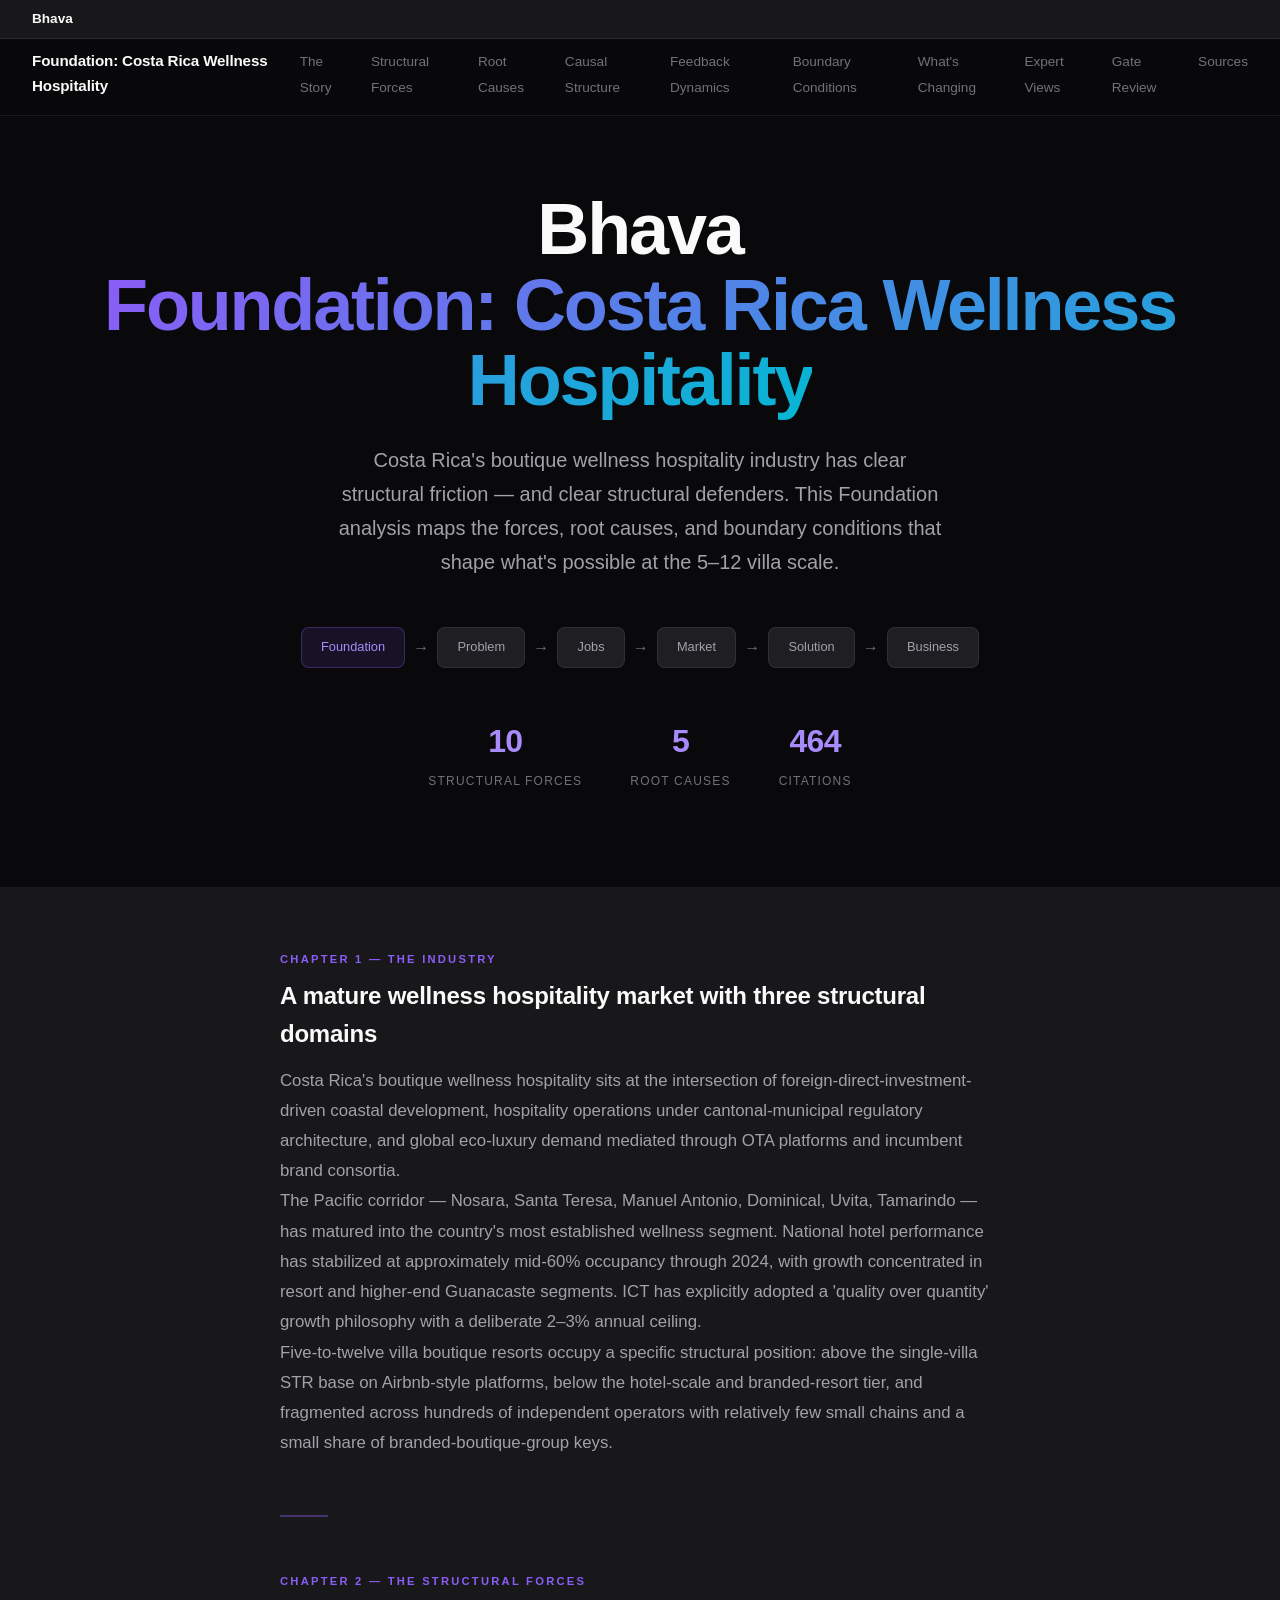
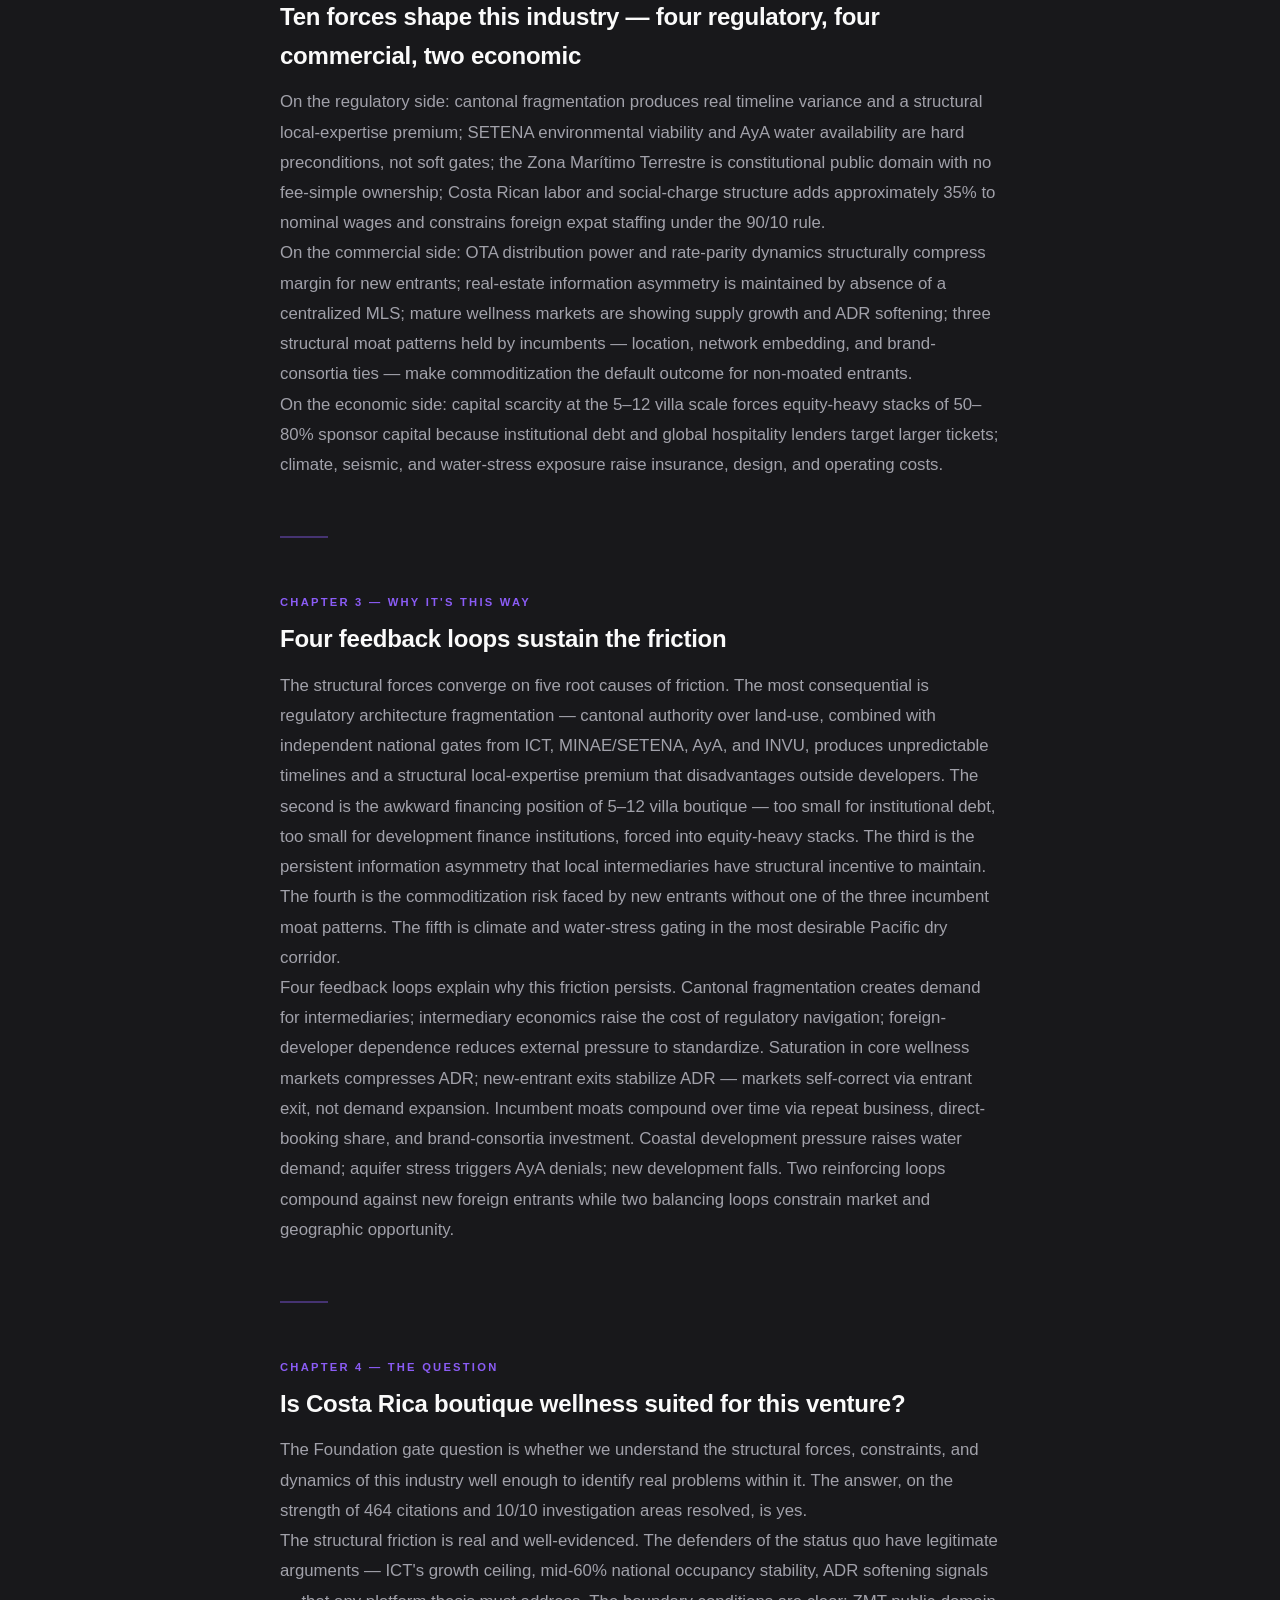
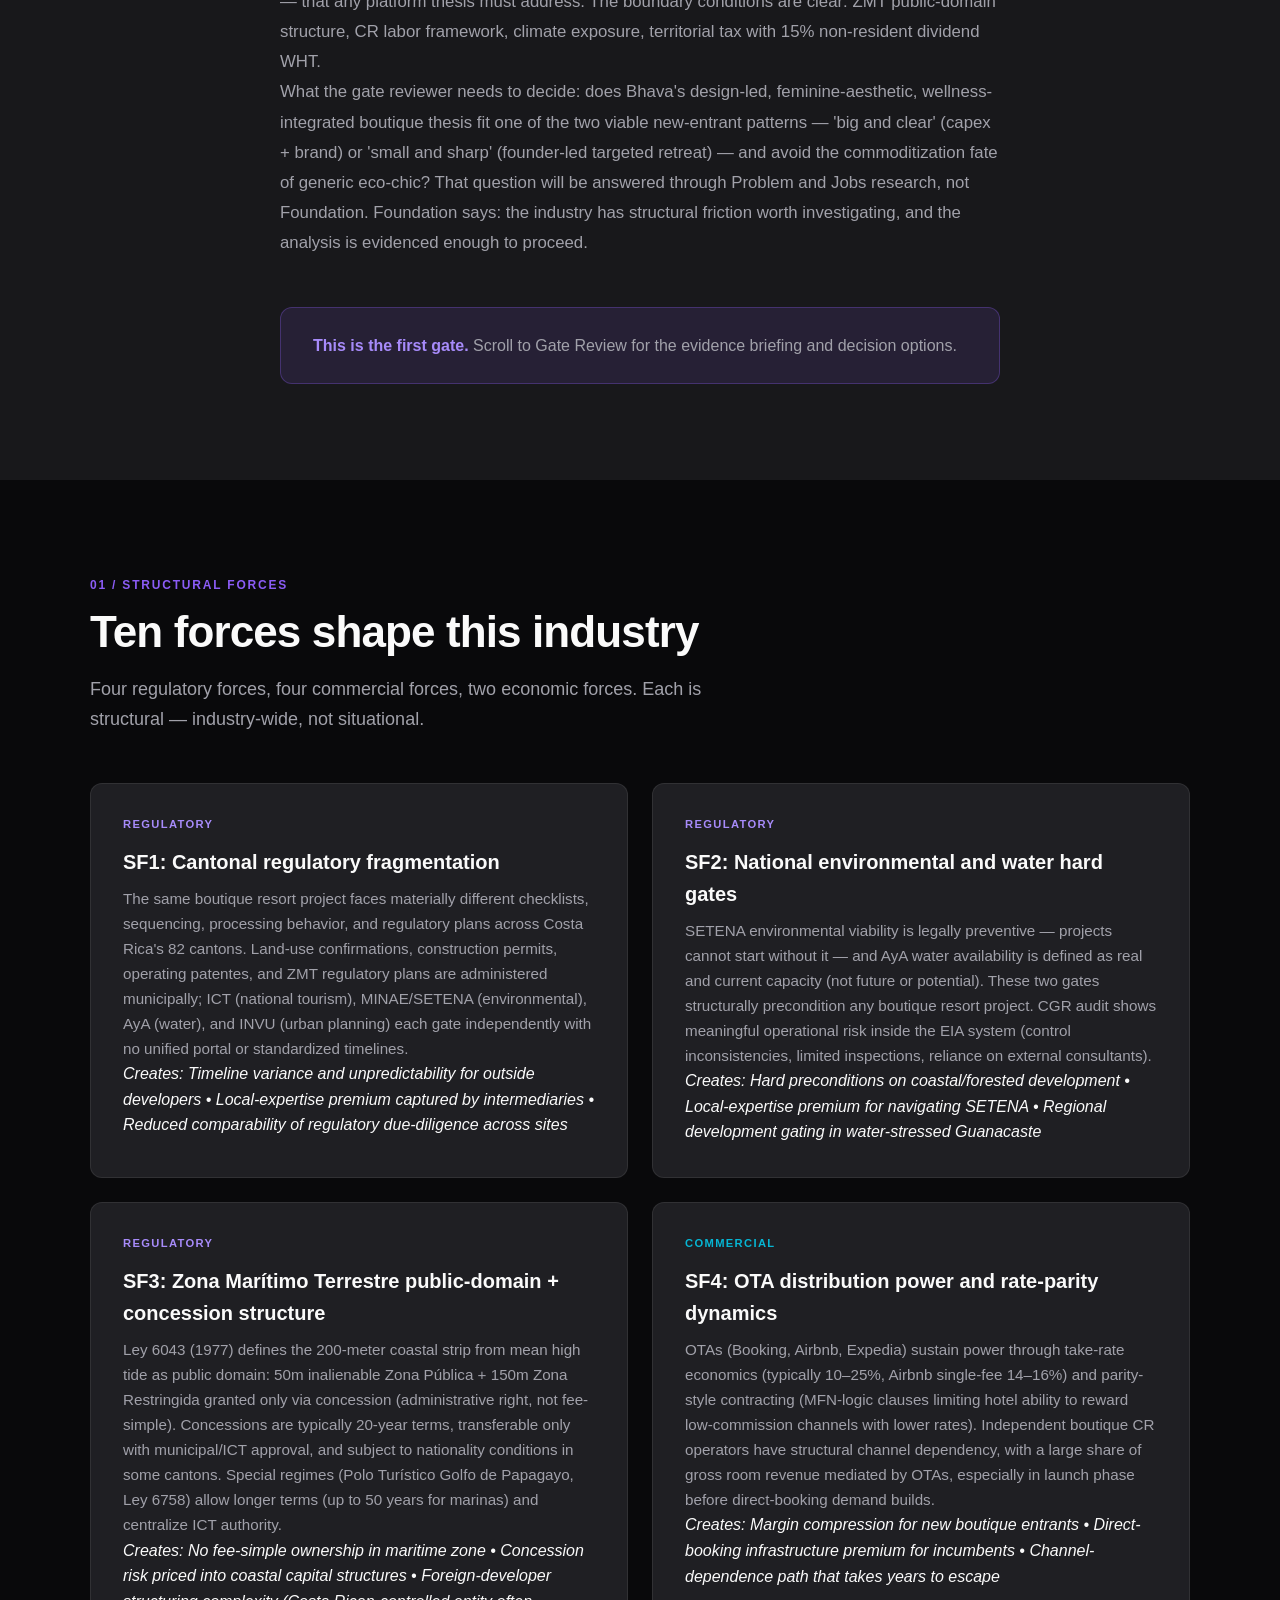
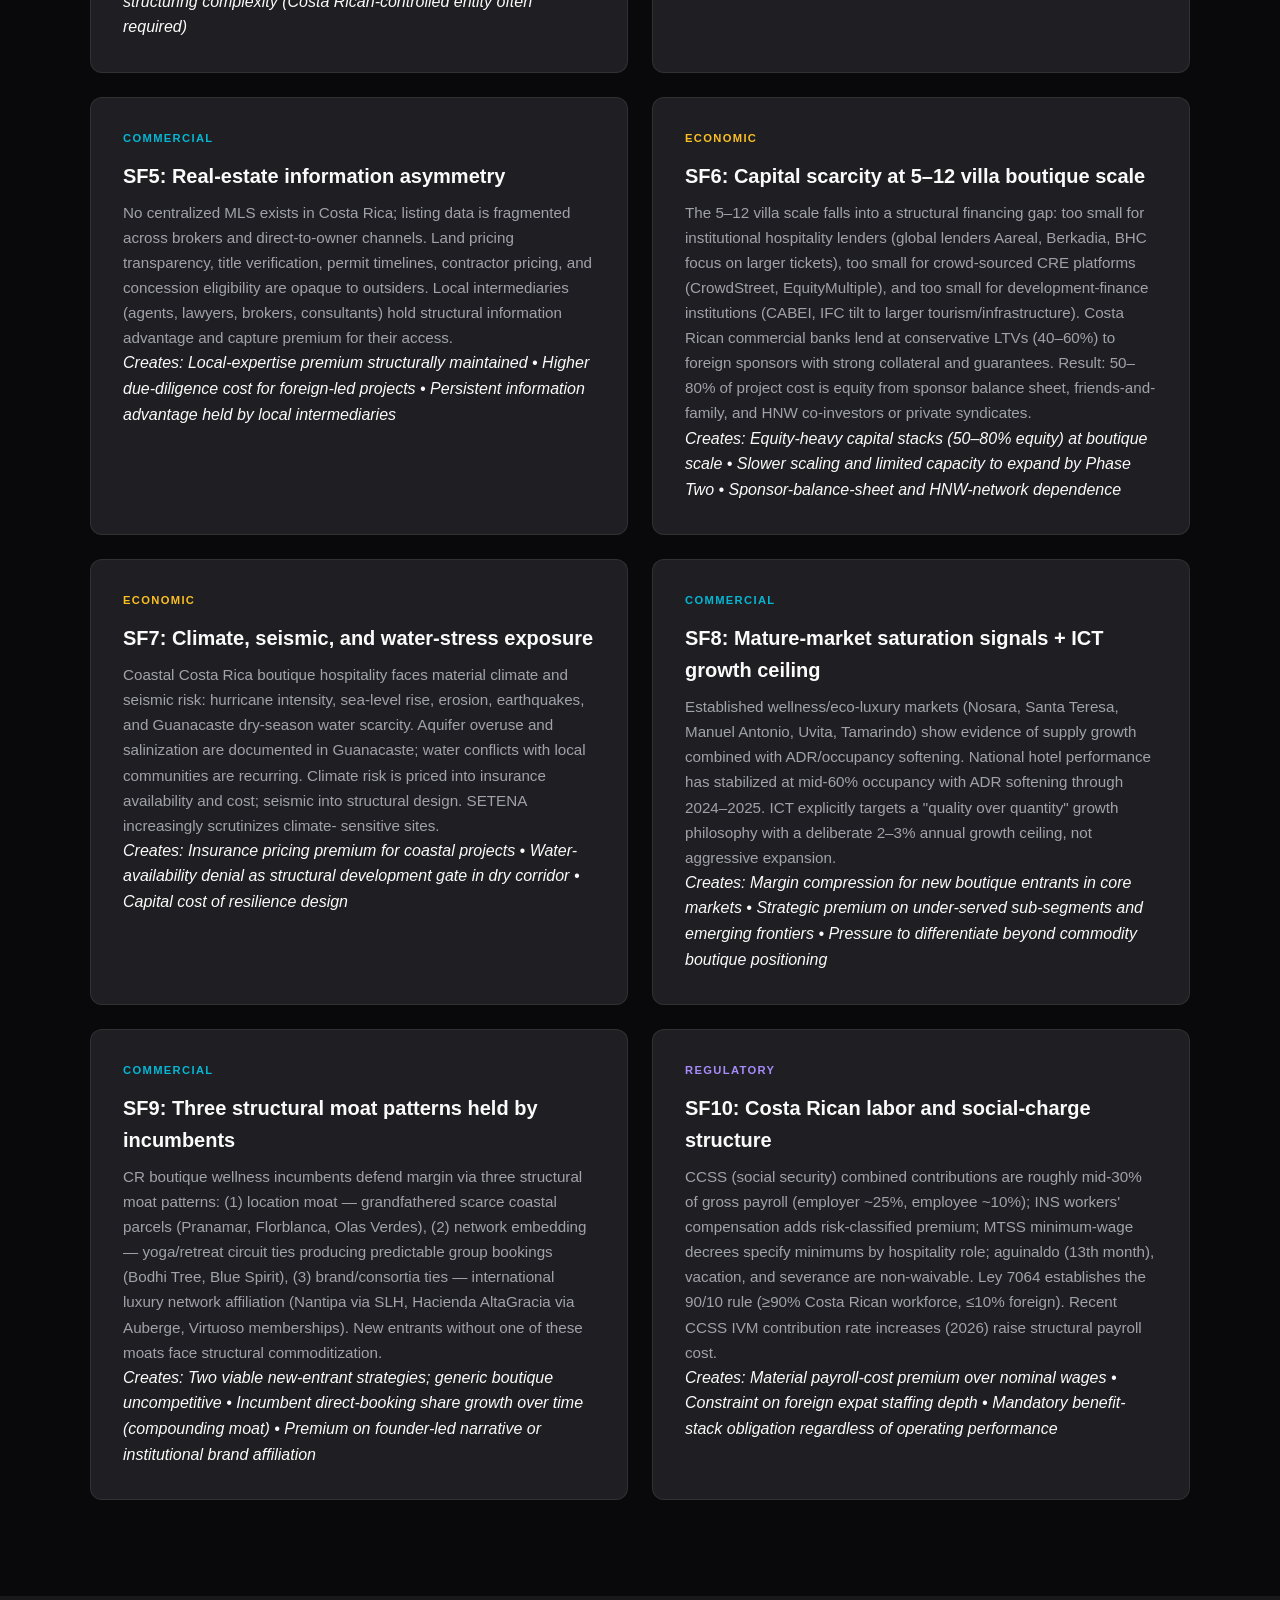
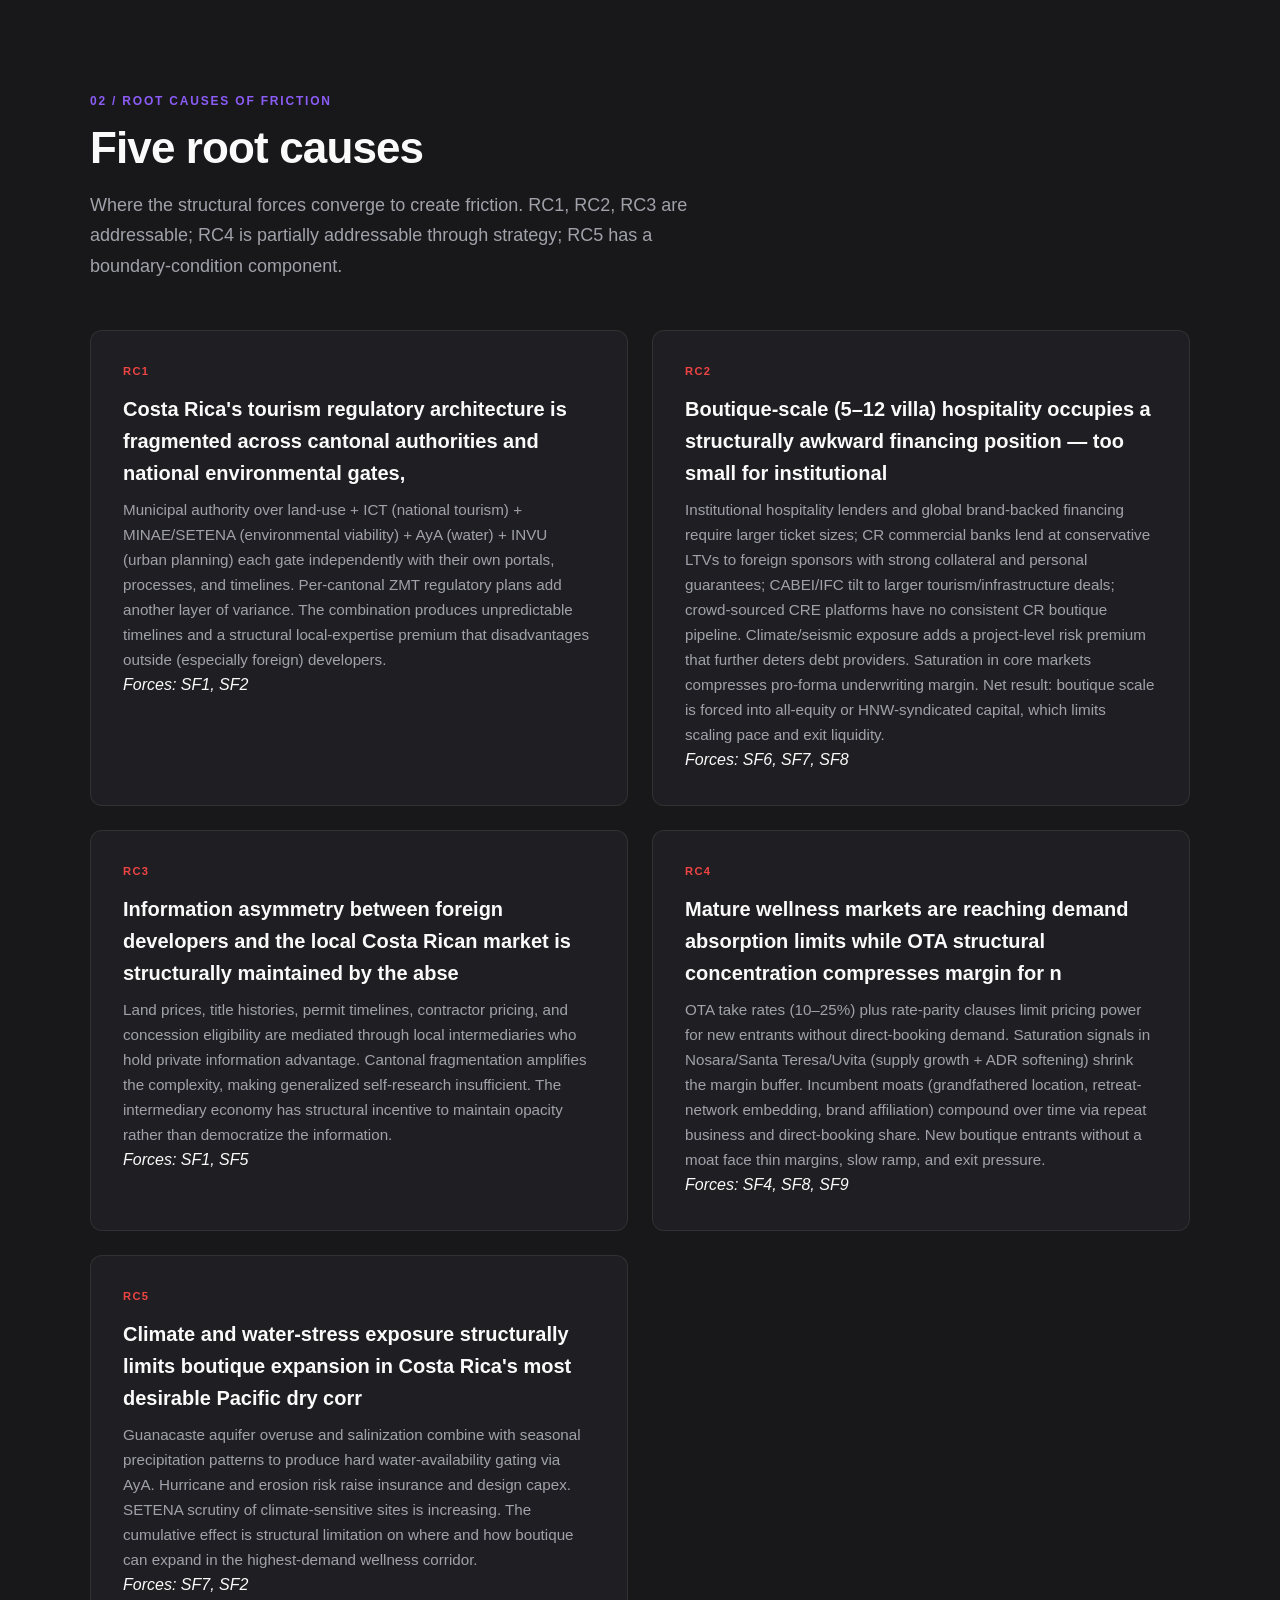
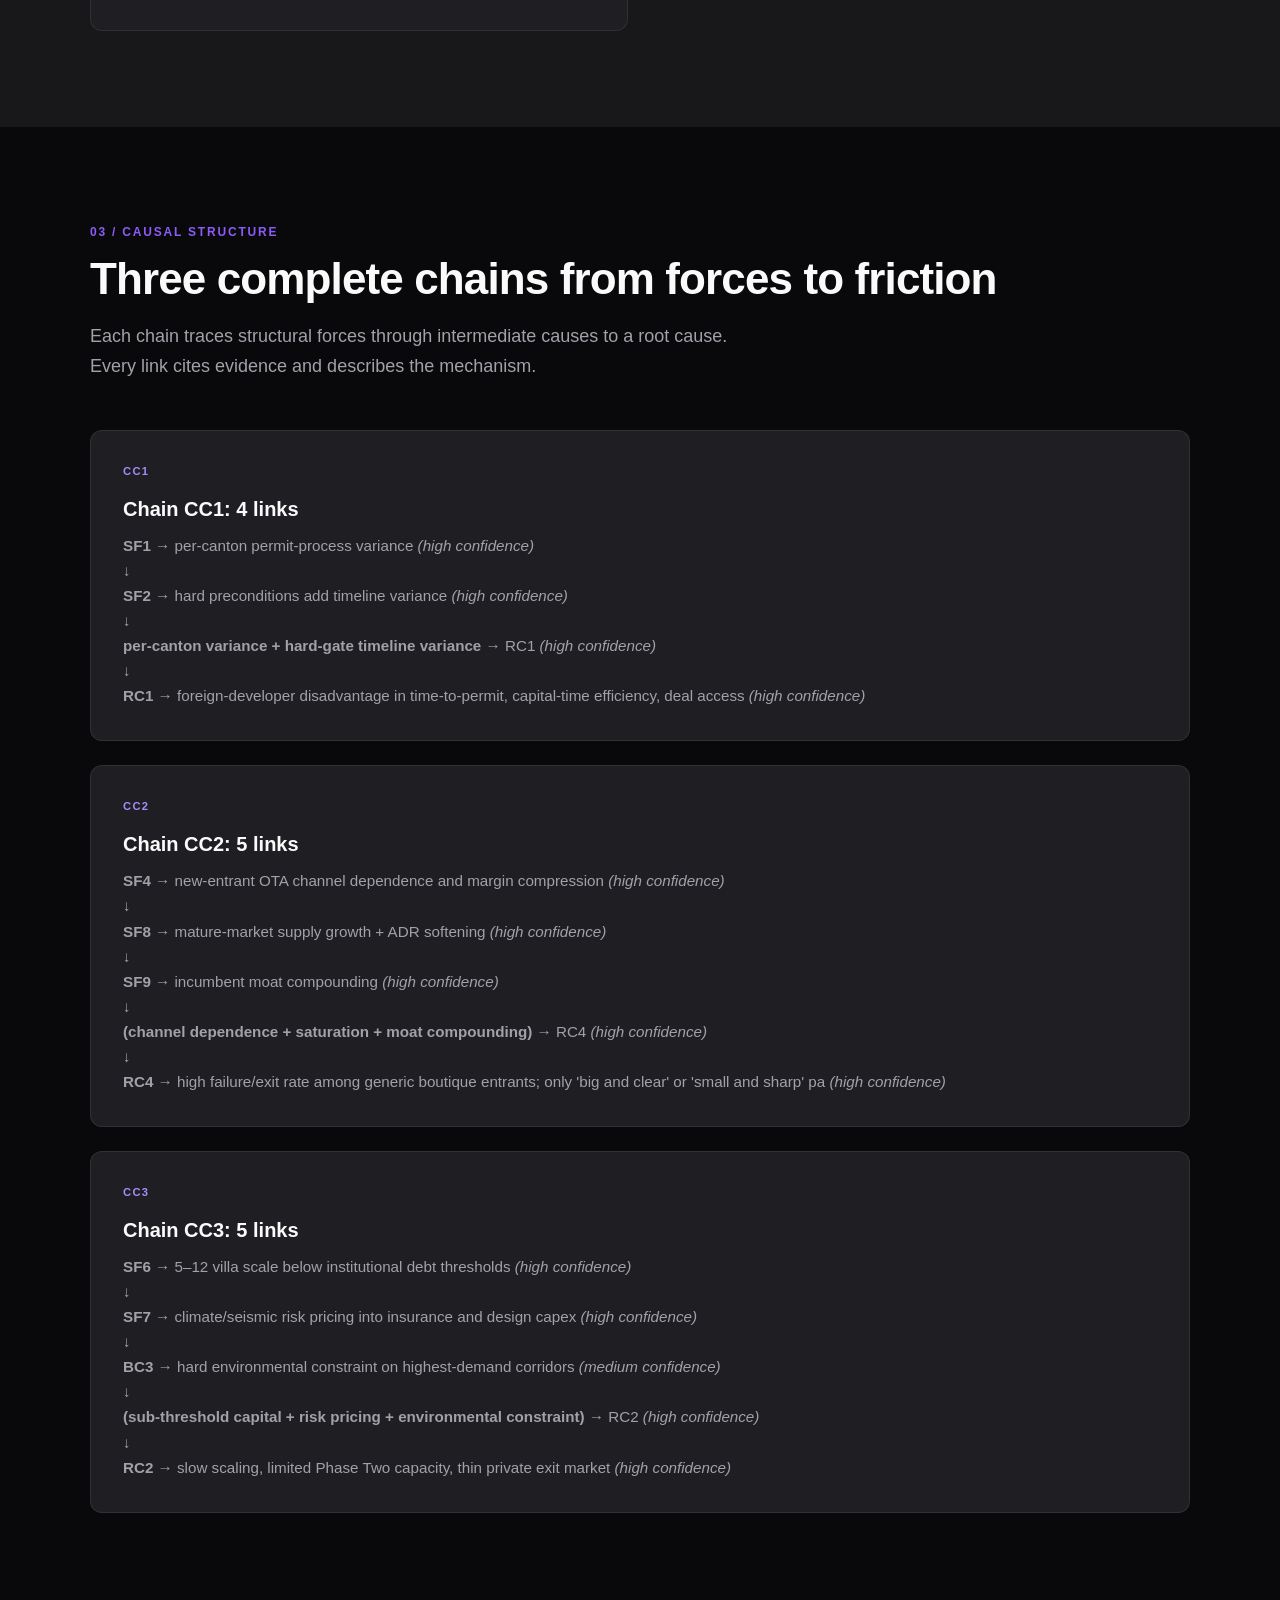
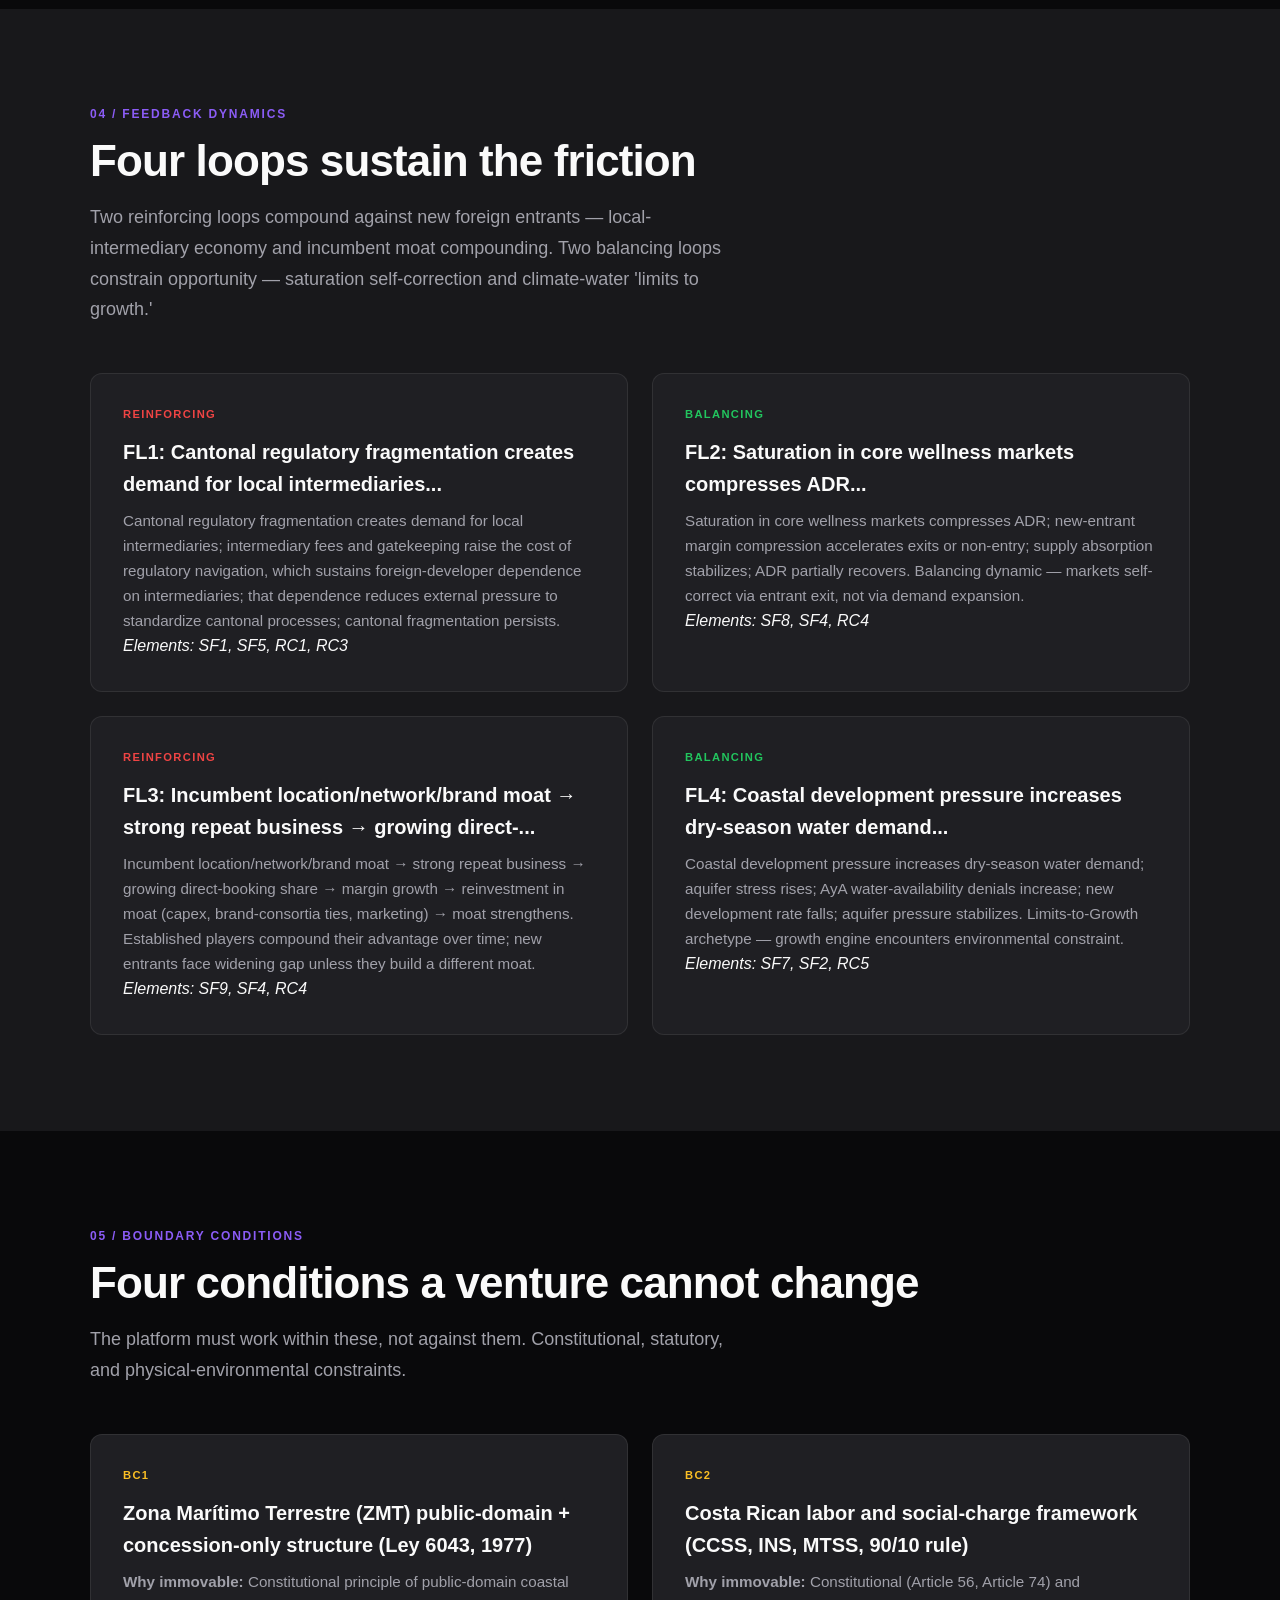
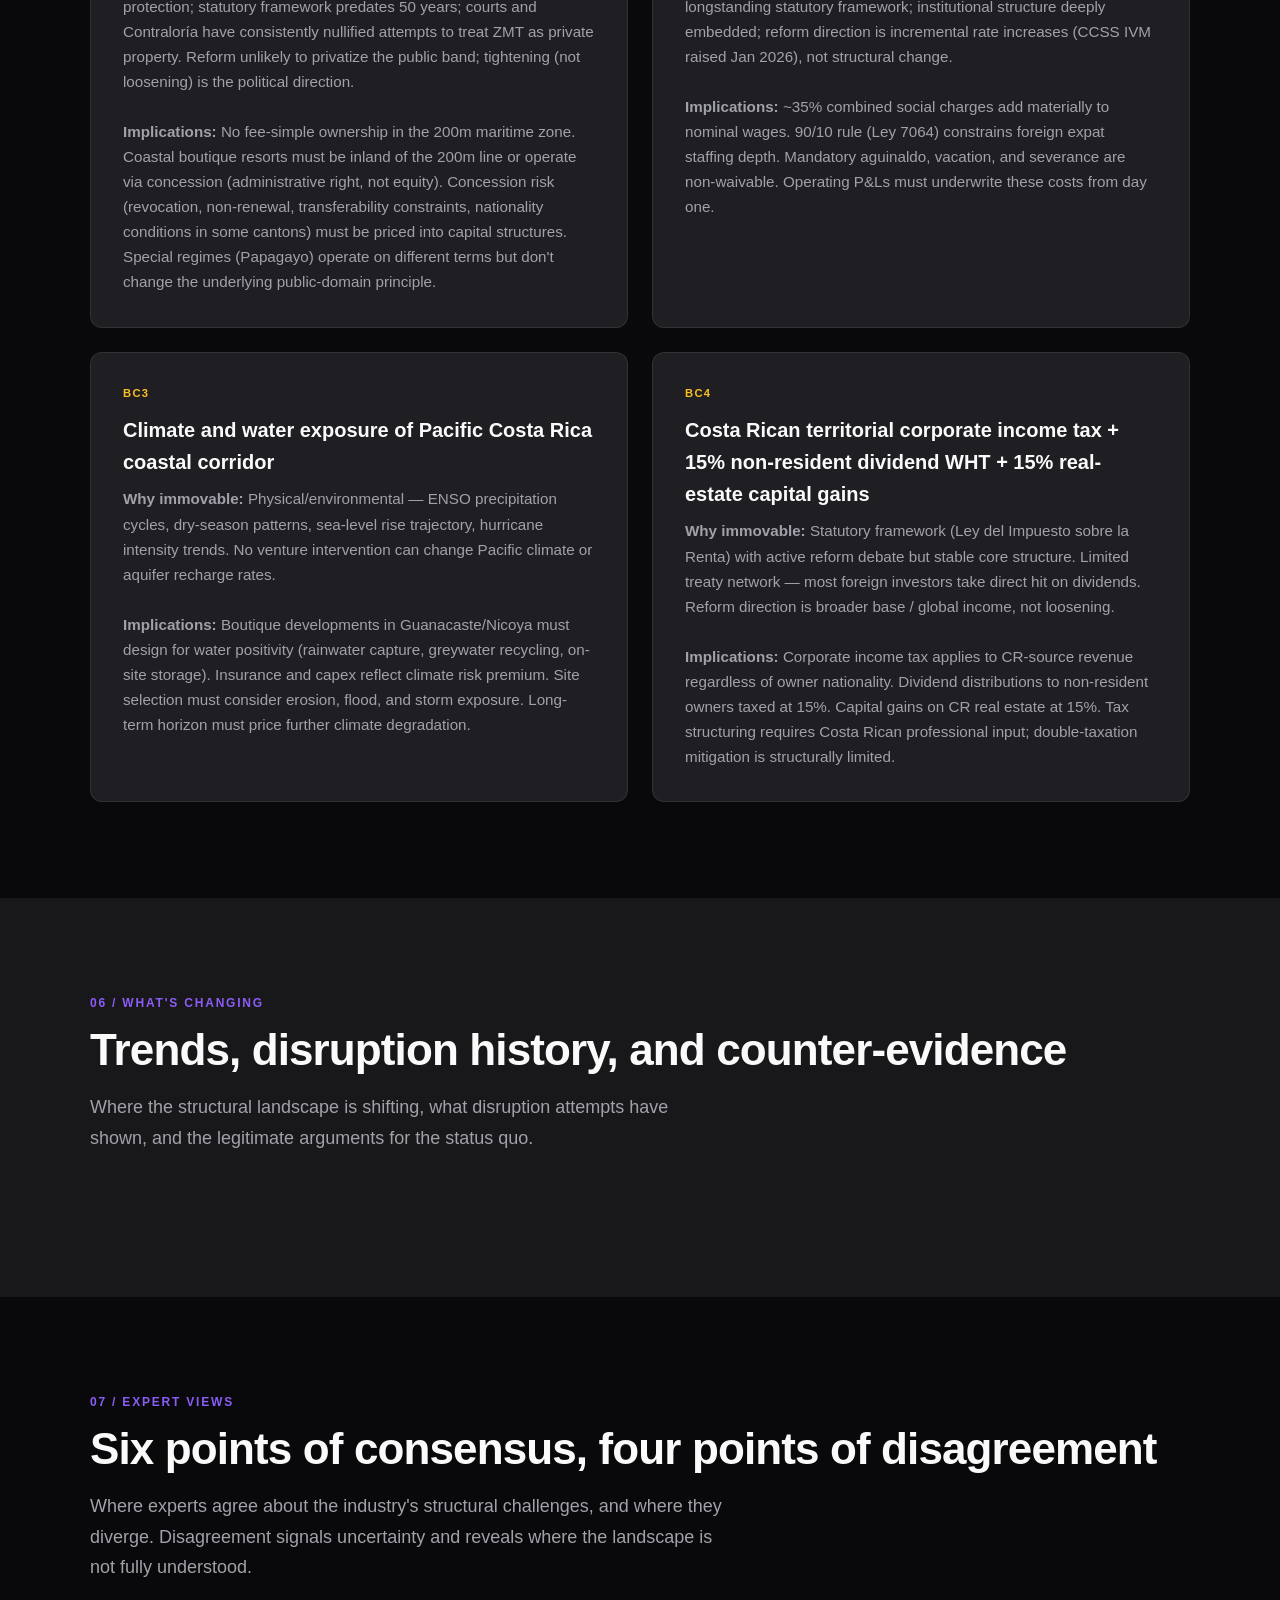
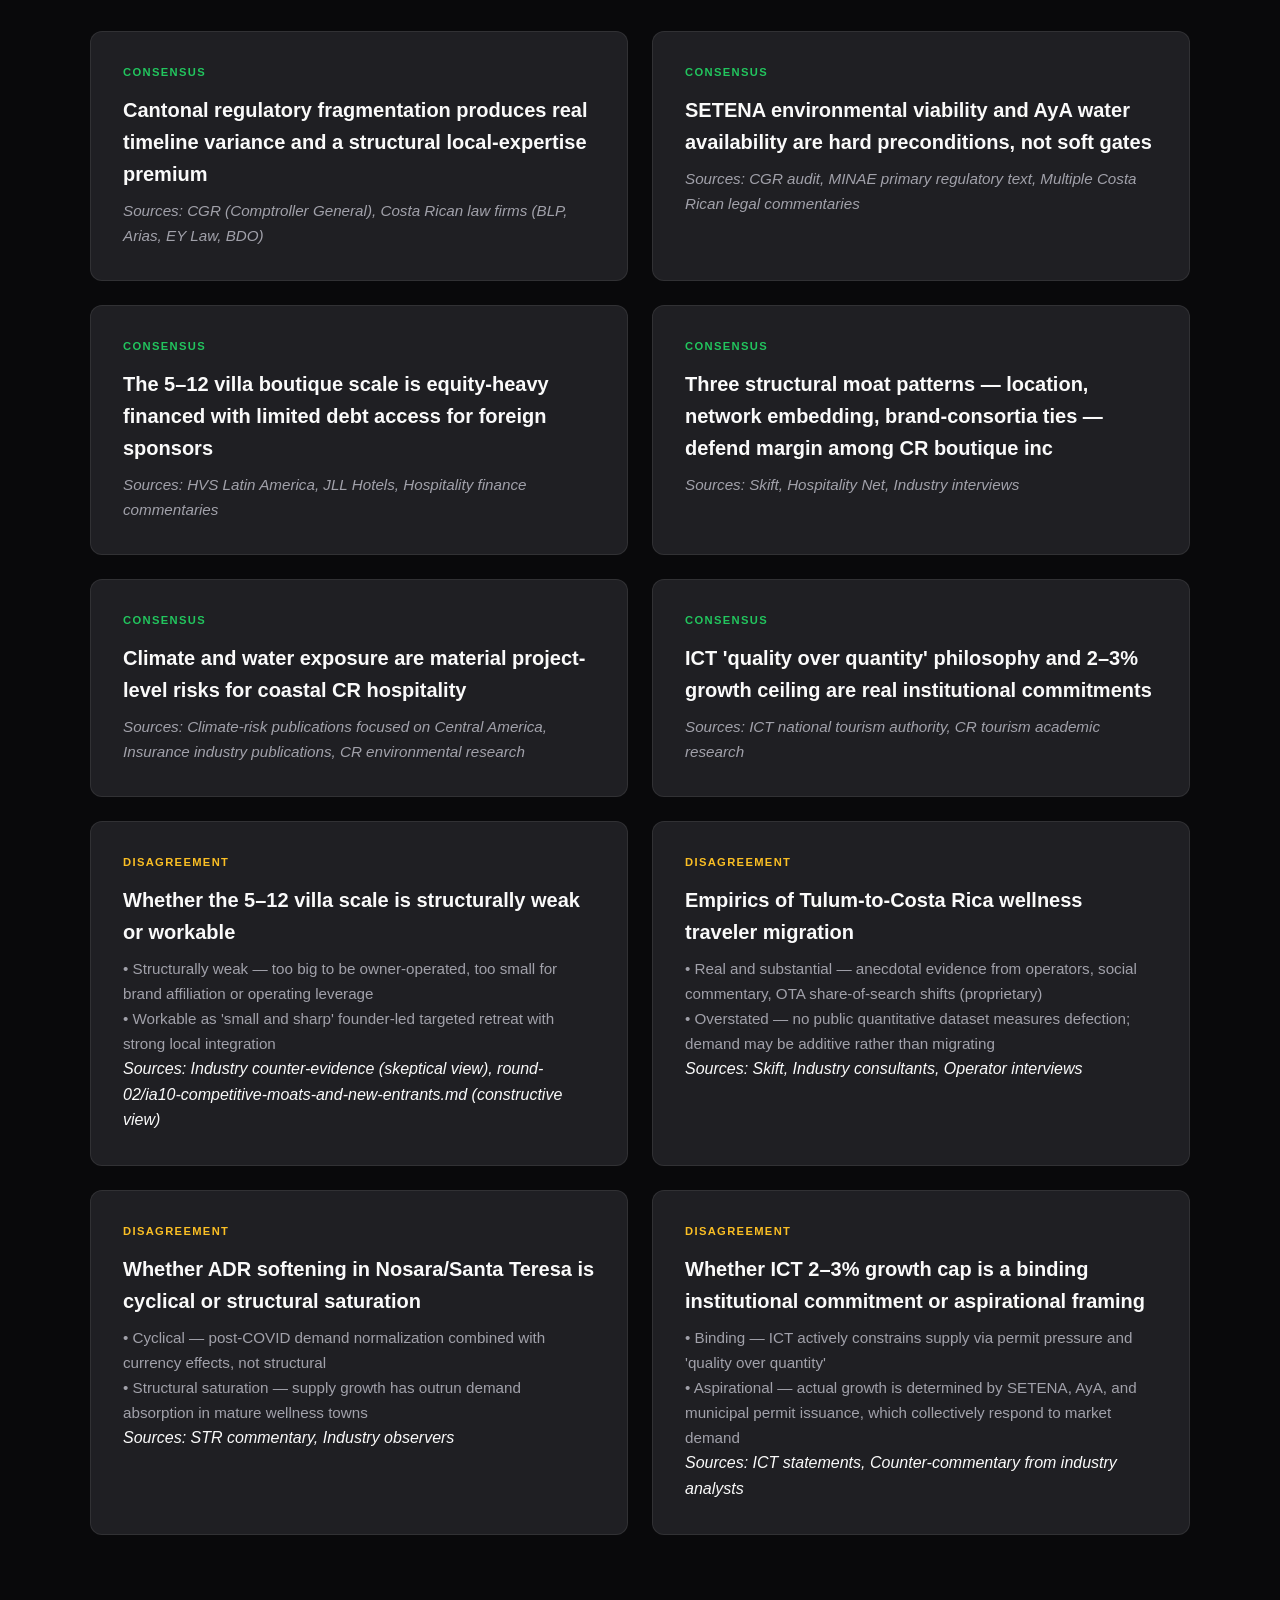
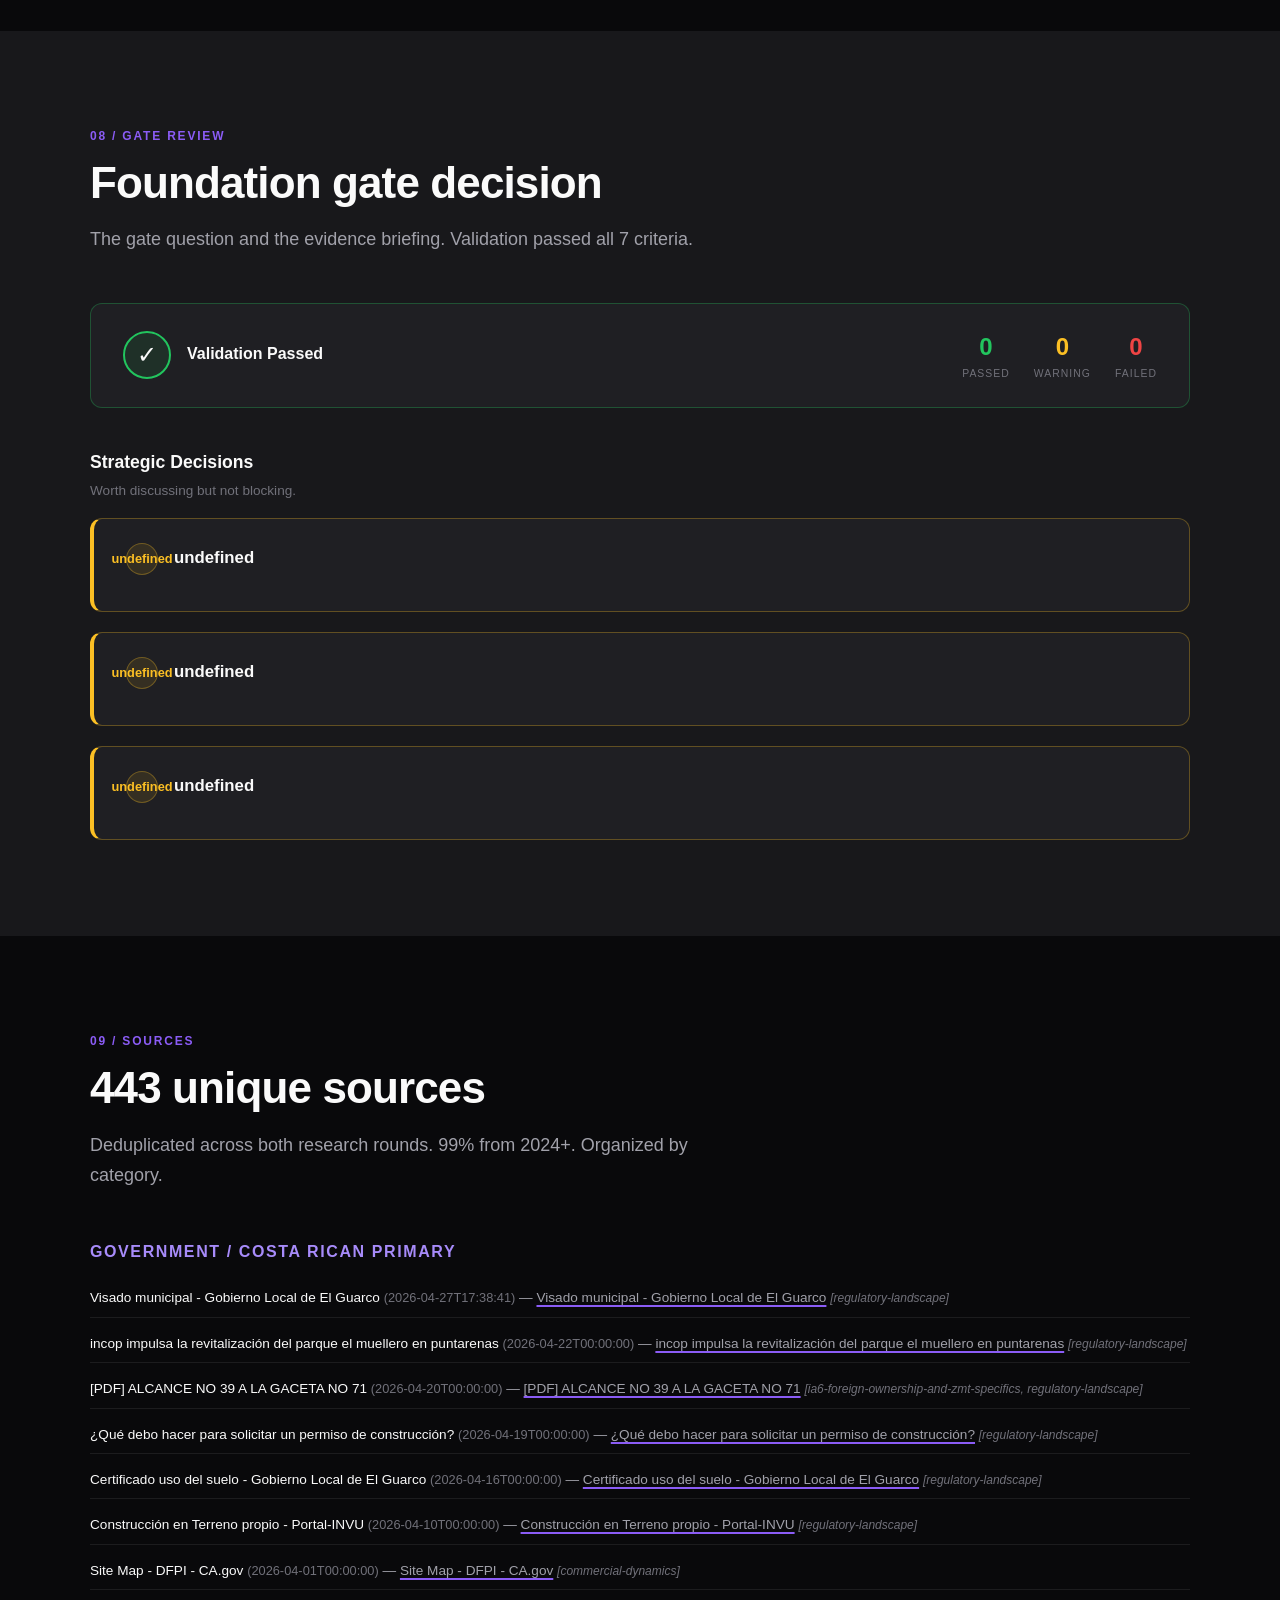
==== docs/foundation.html @ fa722568 "Initial publish: Foundation + Problem presentations Foundation gate passed (proceed). Problem at gat" ====
<!DOCTYPE html>
<html lang="en">
<head>
  <meta charset="UTF-8">
  <meta name="viewport" content="width=device-width, initial-scale=1.0">
  <title>Bhava — Foundation</title>
  <link rel="stylesheet" href="style.css">
  <style>
    .workspace-nav {
      position: fixed; top: 0; left: 0; right: 0; z-index: 200;
      background: var(--bg-secondary);
      border-bottom: 1px solid var(--border);
      padding: 0.5rem 2rem;
      display: flex; align-items: center; justify-content: space-between;
      font-size: 0.8rem;
    }
    .ws-nav-link { color: var(--accent-light); text-decoration: none; font-weight: 500; }
    .ws-nav-link:hover { text-decoration: underline; }
    .ws-nav-home { color: var(--text-primary); text-decoration: none; font-weight: 700; }
    .ws-nav-disabled { color: var(--text-muted); pointer-events: none; }
    .loading {
      display: flex; align-items: center; justify-content: center;
      min-height: 100vh; color: var(--text-muted); font-size: 1.1rem;
    }
  </style>
</head>
<body data-page-type="workspace" data-workspace="foundation">
  <div id="app" class="loading">Loading...</div>
  <script>window.__VF_DATA__ = {
  "schema_version": "1.0",
  "workspace": "foundation",
  "title": "Foundation: Costa Rica Wellness Hospitality",
  "project_name": "Bhava",
  "generated": "2026-04-30",
  "version": "1.0.0",
  "workspace_nav": {
    "prev": null,
    "home_label": "Bhava",
    "next": {
      "id": "problem",
      "label": "Problem",
      "exists": false
    }
  },
  "nav_links": [
    {
      "label": "The Story",
      "href": "#story"
    },
    {
      "label": "Structural Forces",
      "href": "#forces"
    },
    {
      "label": "Root Causes",
      "href": "#root-causes"
    },
    {
      "label": "Causal Structure",
      "href": "#causal-structure"
    },
    {
      "label": "Feedback Dynamics",
      "href": "#dynamics"
    },
    {
      "label": "Boundary Conditions",
      "href": "#boundaries"
    },
    {
      "label": "What's Changing",
      "href": "#changing"
    },
    {
      "label": "Expert Views",
      "href": "#experts"
    },
    {
      "label": "Gate Review",
      "href": "#gate"
    },
    {
      "label": "Sources",
      "href": "#sources"
    }
  ],
  "hero": {
    "title_line1": "Bhava",
    "title_line2": "Foundation: Costa Rica Wellness Hospitality",
    "lead": "Costa Rica's boutique wellness hospitality industry has clear structural friction — and clear structural defenders. This Foundation analysis maps the forces, root causes, and boundary conditions that shape what's possible at the 5–12 villa scale.",
    "funnel": [
      {
        "label": "Foundation",
        "highlight": true
      },
      {
        "label": "Problem",
        "highlight": false
      },
      {
        "label": "Jobs",
        "highlight": false
      },
      {
        "label": "Market",
        "highlight": false
      },
      {
        "label": "Solution",
        "highlight": false
      },
      {
        "label": "Business",
        "highlight": false
      }
    ],
    "stats": [
      {
        "value": "10",
        "label": "Structural Forces",
        "color": "accent"
      },
      {
        "value": "5",
        "label": "Root Causes",
        "color": "accent"
      },
      {
        "value": "464",
        "label": "Citations",
        "color": "accent"
      }
    ]
  },
  "narrative": {
    "chapters": [
      {
        "label": "The Industry",
        "headline": "A mature wellness hospitality market with three structural domains",
        "body": [
          "Costa Rica's boutique wellness hospitality sits at the intersection of foreign-direct-investment-driven coastal development, hospitality operations under cantonal-municipal regulatory architecture, and global eco-luxury demand mediated through OTA platforms and incumbent brand consortia.",
          "The Pacific corridor — Nosara, Santa Teresa, Manuel Antonio, Dominical, Uvita, Tamarindo — has matured into the country's most established wellness segment. National hotel performance has stabilized at approximately mid-60% occupancy through 2024, with growth concentrated in resort and higher-end Guanacaste segments. ICT has explicitly adopted a 'quality over quantity' growth philosophy with a deliberate 2–3% annual ceiling.",
          "Five-to-twelve villa boutique resorts occupy a specific structural position: above the single-villa STR base on Airbnb-style platforms, below the hotel-scale and branded-resort tier, and fragmented across hundreds of independent operators with relatively few small chains and a small share of branded-boutique-group keys."
        ]
      },
      {
        "label": "The Structural Forces",
        "headline": "Ten forces shape this industry — four regulatory, four commercial, two economic",
        "body": [
          "On the regulatory side: cantonal fragmentation produces real timeline variance and a structural local-expertise premium; SETENA environmental viability and AyA water availability are hard preconditions, not soft gates; the Zona Marítimo Terrestre is constitutional public domain with no fee-simple ownership; Costa Rican labor and social-charge structure adds approximately 35% to nominal wages and constrains foreign expat staffing under the 90/10 rule.",
          "On the commercial side: OTA distribution power and rate-parity dynamics structurally compress margin for new entrants; real-estate information asymmetry is maintained by absence of a centralized MLS; mature wellness markets are showing supply growth and ADR softening; three structural moat patterns held by incumbents — location, network embedding, and brand-consortia ties — make commoditization the default outcome for non-moated entrants.",
          "On the economic side: capital scarcity at the 5–12 villa scale forces equity-heavy stacks of 50–80% sponsor capital because institutional debt and global hospitality lenders target larger tickets; climate, seismic, and water-stress exposure raise insurance, design, and operating costs."
        ]
      },
      {
        "label": "Why It's This Way",
        "headline": "Four feedback loops sustain the friction",
        "body": [
          "The structural forces converge on five root causes of friction. The most consequential is regulatory architecture fragmentation — cantonal authority over land-use, combined with independent national gates from ICT, MINAE/SETENA, AyA, and INVU, produces unpredictable timelines and a structural local-expertise premium that disadvantages outside developers. The second is the awkward financing position of 5–12 villa boutique — too small for institutional debt, too small for development finance institutions, forced into equity-heavy stacks. The third is the persistent information asymmetry that local intermediaries have structural incentive to maintain. The fourth is the commoditization risk faced by new entrants without one of the three incumbent moat patterns. The fifth is climate and water-stress gating in the most desirable Pacific dry corridor.",
          "Four feedback loops explain why this friction persists. Cantonal fragmentation creates demand for intermediaries; intermediary economics raise the cost of regulatory navigation; foreign-developer dependence reduces external pressure to standardize. Saturation in core wellness markets compresses ADR; new-entrant exits stabilize ADR — markets self-correct via entrant exit, not demand expansion. Incumbent moats compound over time via repeat business, direct-booking share, and brand-consortia investment. Coastal development pressure raises water demand; aquifer stress triggers AyA denials; new development falls. Two reinforcing loops compound against new foreign entrants while two balancing loops constrain market and geographic opportunity."
        ]
      },
      {
        "label": "The Question",
        "headline": "Is Costa Rica boutique wellness suited for this venture?",
        "body": [
          "The Foundation gate question is whether we understand the structural forces, constraints, and dynamics of this industry well enough to identify real problems within it. The answer, on the strength of 464 citations and 10/10 investigation areas resolved, is yes.",
          "The structural friction is real and well-evidenced. The defenders of the status quo have legitimate arguments — ICT's growth ceiling, mid-60% national occupancy stability, ADR softening signals — that any platform thesis must address. The boundary conditions are clear: ZMT public-domain structure, CR labor framework, climate exposure, territorial tax with 15% non-resident dividend WHT.",
          "What the gate reviewer needs to decide: does Bhava's design-led, feminine-aesthetic, wellness-integrated boutique thesis fit one of the two viable new-entrant patterns — 'big and clear' (capex + brand) or 'small and sharp' (founder-led targeted retreat) — and avoid the commoditization fate of generic eco-chic? That question will be answered through Problem and Jobs research, not Foundation. Foundation says: the industry has structural friction worth investigating, and the analysis is evidenced enough to proceed."
        ]
      }
    ],
    "cta": {
      "emphasis": "This is the first gate.",
      "text": "Scroll to Gate Review for the evidence briefing and decision options."
    }
  },
  "sections": [
    {
      "id": "forces",
      "section_num": "01",
      "section_title": "Structural Forces",
      "component": "card-grid",
      "alt": false,
      "headline": "Ten forces shape this industry",
      "lead": "Four regulatory forces, four commercial forces, two economic forces. Each is structural — industry-wide, not situational.",
      "data": {
        "cols": 2,
        "cards": [
          {
            "label": {
              "text": "REGULATORY",
              "color": "purple"
            },
            "title": "SF1: Cantonal regulatory fragmentation",
            "body": "The same boutique resort project faces materially different checklists, sequencing, processing behavior, and\nregulatory plans across Costa Rica's 82 cantons. Land-use confirmations, construction permits, operating\npatentes, and ZMT regulatory plans are administered municipally; ICT (national tourism), MINAE/SETENA\n(environmental), AyA (water), and INVU (urban planning) each gate independently with no unified portal or\nstandardized timelines.",
            "extra_html": "<em>Creates: Timeline variance and unpredictability for outside developers • Local-expertise premium captured by intermediaries • Reduced comparability of regulatory due-diligence across sites</em>"
          },
          {
            "label": {
              "text": "REGULATORY",
              "color": "purple"
            },
            "title": "SF2: National environmental and water hard gates",
            "body": "SETENA environmental viability is legally preventive — projects cannot start without it — and AyA water\navailability is defined as real and current capacity (not future or potential). These two gates structurally\nprecondition any boutique resort project. CGR audit shows meaningful operational risk inside the EIA system\n(control inconsistencies, limited inspections, reliance on external consultants).",
            "extra_html": "<em>Creates: Hard preconditions on coastal/forested development • Local-expertise premium for navigating SETENA • Regional development gating in water-stressed Guanacaste</em>"
          },
          {
            "label": {
              "text": "REGULATORY",
              "color": "purple"
            },
            "title": "SF3: Zona Marítimo Terrestre public-domain + concession structure",
            "body": "Ley 6043 (1977) defines the 200-meter coastal strip from mean high tide as public domain: 50m inalienable\nZona Pública + 150m Zona Restringida granted only via concession (administrative right, not fee-simple).\nConcessions are typically 20-year terms, transferable only with municipal/ICT approval, and subject to\nnationality conditions in some cantons. Special regimes (Polo Turístico Golfo de Papagayo, Ley 6758) allow\nlonger terms (up to 50 years for marinas) and centralize ICT authority.",
            "extra_html": "<em>Creates: No fee-simple ownership in maritime zone • Concession risk priced into coastal capital structures • Foreign-developer structuring complexity (Costa Rican-controlled entity often required)</em>"
          },
          {
            "label": {
              "text": "COMMERCIAL",
              "color": "cyan"
            },
            "title": "SF4: OTA distribution power and rate-parity dynamics",
            "body": "OTAs (Booking, Airbnb, Expedia) sustain power through take-rate economics (typically 10–25%, Airbnb single-fee\n14–16%) and parity-style contracting (MFN-logic clauses limiting hotel ability to reward low-commission\nchannels with lower rates). Independent boutique CR operators have structural channel dependency, with a\nlarge share of gross room revenue mediated by OTAs, especially in launch phase before direct-booking demand builds.",
            "extra_html": "<em>Creates: Margin compression for new boutique entrants • Direct-booking infrastructure premium for incumbents • Channel-dependence path that takes years to escape</em>"
          },
          {
            "label": {
              "text": "COMMERCIAL",
              "color": "cyan"
            },
            "title": "SF5: Real-estate information asymmetry",
            "body": "No centralized MLS exists in Costa Rica; listing data is fragmented across brokers and direct-to-owner\nchannels. Land pricing transparency, title verification, permit timelines, contractor pricing, and concession\neligibility are opaque to outsiders. Local intermediaries (agents, lawyers, brokers, consultants) hold\nstructural information advantage and capture premium for their access.",
            "extra_html": "<em>Creates: Local-expertise premium structurally maintained • Higher due-diligence cost for foreign-led projects • Persistent information advantage held by local intermediaries</em>"
          },
          {
            "label": {
              "text": "ECONOMIC",
              "color": "amber"
            },
            "title": "SF6: Capital scarcity at 5–12 villa boutique scale",
            "body": "The 5–12 villa scale falls into a structural financing gap: too small for institutional hospitality lenders\n(global lenders Aareal, Berkadia, BHC focus on larger tickets), too small for crowd-sourced CRE platforms\n(CrowdStreet, EquityMultiple), and too small for development-finance institutions (CABEI, IFC tilt to larger\ntourism/infrastructure). Costa Rican commercial banks lend at conservative LTVs (40–60%) to foreign sponsors\nwith strong collateral and guarantees. Result: 50–80% of project cost is equity from sponsor balance sheet,\nfriends-and-family, and HNW co-investors or private syndicates.",
            "extra_html": "<em>Creates: Equity-heavy capital stacks (50–80% equity) at boutique scale • Slower scaling and limited capacity to expand by Phase Two • Sponsor-balance-sheet and HNW-network dependence</em>"
          },
          {
            "label": {
              "text": "ECONOMIC",
              "color": "amber"
            },
            "title": "SF7: Climate, seismic, and water-stress exposure",
            "body": "Coastal Costa Rica boutique hospitality faces material climate and seismic risk: hurricane intensity, sea-level\nrise, erosion, earthquakes, and Guanacaste dry-season water scarcity. Aquifer overuse and salinization are\ndocumented in Guanacaste; water conflicts with local communities are recurring. Climate risk is priced into\ninsurance availability and cost; seismic into structural design. SETENA increasingly scrutinizes climate-\nsensitive sites.",
            "extra_html": "<em>Creates: Insurance pricing premium for coastal projects • Water-availability denial as structural development gate in dry corridor • Capital cost of resilience design</em>"
          },
          {
            "label": {
              "text": "COMMERCIAL",
              "color": "cyan"
            },
            "title": "SF8: Mature-market saturation signals + ICT growth ceiling",
            "body": "Established wellness/eco-luxury markets (Nosara, Santa Teresa, Manuel Antonio, Uvita, Tamarindo) show evidence\nof supply growth combined with ADR/occupancy softening. National hotel performance has stabilized at mid-60%\noccupancy with ADR softening through 2024–2025. ICT explicitly targets a \"quality over quantity\" growth\nphilosophy with a deliberate 2–3% annual growth ceiling, not aggressive expansion.",
            "extra_html": "<em>Creates: Margin compression for new boutique entrants in core markets • Strategic premium on under-served sub-segments and emerging frontiers • Pressure to differentiate beyond commodity boutique positioning</em>"
          },
          {
            "label": {
              "text": "COMMERCIAL",
              "color": "cyan"
            },
            "title": "SF9: Three structural moat patterns held by incumbents",
            "body": "CR boutique wellness incumbents defend margin via three structural moat patterns: (1) location moat —\ngrandfathered scarce coastal parcels (Pranamar, Florblanca, Olas Verdes), (2) network embedding —\nyoga/retreat circuit ties producing predictable group bookings (Bodhi Tree, Blue Spirit), (3) brand/consortia\nties — international luxury network affiliation (Nantipa via SLH, Hacienda AltaGracia via Auberge, Virtuoso\nmemberships). New entrants without one of these moats face structural commoditization.",
            "extra_html": "<em>Creates: Two viable new-entrant strategies; generic boutique uncompetitive • Incumbent direct-booking share growth over time (compounding moat) • Premium on founder-led narrative or institutional brand affiliation</em>"
          },
          {
            "label": {
              "text": "REGULATORY",
              "color": "purple"
            },
            "title": "SF10: Costa Rican labor and social-charge structure",
            "body": "CCSS (social security) combined contributions are roughly mid-30% of gross payroll (employer ~25%, employee ~10%);\nINS workers' compensation adds risk-classified premium; MTSS minimum-wage decrees specify minimums by hospitality\nrole; aguinaldo (13th month), vacation, and severance are non-waivable. Ley 7064 establishes the 90/10 rule\n(≥90% Costa Rican workforce, ≤10% foreign). Recent CCSS IVM contribution rate increases (2026) raise structural\npayroll cost.",
            "extra_html": "<em>Creates: Material payroll-cost premium over nominal wages • Constraint on foreign expat staffing depth • Mandatory benefit-stack obligation regardless of operating performance</em>"
          }
        ]
      }
    },
    {
      "id": "root-causes",
      "section_num": "02",
      "section_title": "Root Causes of Friction",
      "component": "card-grid",
      "alt": true,
      "headline": "Five root causes",
      "lead": "Where the structural forces converge to create friction. RC1, RC2, RC3 are addressable; RC4 is partially addressable through strategy; RC5 has a boundary-condition component.",
      "data": {
        "cols": 2,
        "cards": [
          {
            "label": {
              "text": "RC1",
              "color": "red"
            },
            "title": "Costa Rica's tourism regulatory architecture is fragmented across cantonal authorities and national environmental\ngates,",
            "body": "Municipal authority over land-use + ICT (national tourism) + MINAE/SETENA (environmental viability) + AyA (water)\n+ INVU (urban planning) each gate independently with their own portals, processes, and timelines. Per-cantonal\nZMT regulatory plans add another layer of variance. The combination produces unpredictable timelines and a\nstructural local-expertise premium that disadvantages outside (especially foreign) developers.",
            "extra_html": "<em>Forces: SF1, SF2</em>"
          },
          {
            "label": {
              "text": "RC2",
              "color": "red"
            },
            "title": "Boutique-scale (5–12 villa) hospitality occupies a structurally awkward financing position — too small for\ninstitutional",
            "body": "Institutional hospitality lenders and global brand-backed financing require larger ticket sizes; CR commercial\nbanks lend at conservative LTVs to foreign sponsors with strong collateral and personal guarantees; CABEI/IFC\ntilt to larger tourism/infrastructure deals; crowd-sourced CRE platforms have no consistent CR boutique pipeline.\nClimate/seismic exposure adds a project-level risk premium that further deters debt providers. Saturation in\ncore markets compresses pro-forma underwriting margin. Net result: boutique scale is forced into all-equity\nor HNW-syndicated capital, which limits scaling pace and exit liquidity.",
            "extra_html": "<em>Forces: SF6, SF7, SF8</em>"
          },
          {
            "label": {
              "text": "RC3",
              "color": "red"
            },
            "title": "Information asymmetry between foreign developers and the local Costa Rican market is structurally maintained\nby the abse",
            "body": "Land prices, title histories, permit timelines, contractor pricing, and concession eligibility are mediated\nthrough local intermediaries who hold private information advantage. Cantonal fragmentation amplifies the\ncomplexity, making generalized self-research insufficient. The intermediary economy has structural incentive\nto maintain opacity rather than democratize the information.",
            "extra_html": "<em>Forces: SF1, SF5</em>"
          },
          {
            "label": {
              "text": "RC4",
              "color": "red"
            },
            "title": "Mature wellness markets are reaching demand absorption limits while OTA structural concentration compresses\nmargin for n",
            "body": "OTA take rates (10–25%) plus rate-parity clauses limit pricing power for new entrants without direct-booking\ndemand. Saturation signals in Nosara/Santa Teresa/Uvita (supply growth + ADR softening) shrink the margin\nbuffer. Incumbent moats (grandfathered location, retreat-network embedding, brand affiliation) compound over\ntime via repeat business and direct-booking share. New boutique entrants without a moat face thin margins,\nslow ramp, and exit pressure.",
            "extra_html": "<em>Forces: SF4, SF8, SF9</em>"
          },
          {
            "label": {
              "text": "RC5",
              "color": "red"
            },
            "title": "Climate and water-stress exposure structurally limits boutique expansion in Costa Rica's most desirable\nPacific dry corr",
            "body": "Guanacaste aquifer overuse and salinization combine with seasonal precipitation patterns to produce hard\nwater-availability gating via AyA. Hurricane and erosion risk raise insurance and design capex. SETENA\nscrutiny of climate-sensitive sites is increasing. The cumulative effect is structural limitation on where\nand how boutique can expand in the highest-demand wellness corridor.",
            "extra_html": "<em>Forces: SF7, SF2</em>"
          }
        ]
      }
    },
    {
      "id": "causal-structure",
      "section_num": "03",
      "section_title": "Causal Structure",
      "component": "card-grid",
      "alt": false,
      "headline": "Three complete chains from forces to friction",
      "lead": "Each chain traces structural forces through intermediate causes to a root cause. Every link cites evidence and describes the mechanism.",
      "data": {
        "cols": 1,
        "cards": [
          {
            "label": {
              "text": "CC1",
              "color": "purple"
            },
            "title": "Chain CC1: 4 links",
            "body": "<strong>SF1</strong> → per-canton permit-process variance <em>(high confidence)</em><br>↓<br><strong>SF2</strong> → hard preconditions add timeline variance <em>(high confidence)</em><br>↓<br><strong>per-canton variance + hard-gate timeline variance</strong> → RC1 <em>(high confidence)</em><br>↓<br><strong>RC1</strong> → foreign-developer disadvantage in time-to-permit, capital-time efficiency, deal access <em>(high confidence)</em>"
          },
          {
            "label": {
              "text": "CC2",
              "color": "purple"
            },
            "title": "Chain CC2: 5 links",
            "body": "<strong>SF4</strong> → new-entrant OTA channel dependence and margin compression <em>(high confidence)</em><br>↓<br><strong>SF8</strong> → mature-market supply growth + ADR softening <em>(high confidence)</em><br>↓<br><strong>SF9</strong> → incumbent moat compounding <em>(high confidence)</em><br>↓<br><strong>(channel dependence + saturation + moat compounding)</strong> → RC4 <em>(high confidence)</em><br>↓<br><strong>RC4</strong> → high failure/exit rate among generic boutique entrants; only 'big and clear' or 'small and sharp' pa <em>(high confidence)</em>"
          },
          {
            "label": {
              "text": "CC3",
              "color": "purple"
            },
            "title": "Chain CC3: 5 links",
            "body": "<strong>SF6</strong> → 5–12 villa scale below institutional debt thresholds <em>(high confidence)</em><br>↓<br><strong>SF7</strong> → climate/seismic risk pricing into insurance and design capex <em>(high confidence)</em><br>↓<br><strong>BC3</strong> → hard environmental constraint on highest-demand corridors <em>(medium confidence)</em><br>↓<br><strong>(sub-threshold capital + risk pricing + environmental constraint)</strong> → RC2 <em>(high confidence)</em><br>↓<br><strong>RC2</strong> → slow scaling, limited Phase Two capacity, thin private exit market <em>(high confidence)</em>"
          }
        ]
      }
    },
    {
      "id": "dynamics",
      "section_num": "04",
      "section_title": "Feedback Dynamics",
      "component": "card-grid",
      "alt": true,
      "headline": "Four loops sustain the friction",
      "lead": "Two reinforcing loops compound against new foreign entrants — local-intermediary economy and incumbent moat compounding. Two balancing loops constrain opportunity — saturation self-correction and climate-water 'limits to growth.'",
      "data": {
        "cols": 2,
        "cards": [
          {
            "label": {
              "text": "REINFORCING",
              "color": "red"
            },
            "title": "FL1: Cantonal regulatory fragmentation creates demand for local intermediaries...",
            "body": "Cantonal regulatory fragmentation creates demand for local intermediaries; intermediary fees and gatekeeping\nraise the cost of regulatory navigation, which sustains foreign-developer dependence on intermediaries; that\ndependence reduces external pressure to standardize cantonal processes; cantonal fragmentation persists.",
            "extra_html": "<em>Elements: SF1, SF5, RC1, RC3</em>"
          },
          {
            "label": {
              "text": "BALANCING",
              "color": "green"
            },
            "title": "FL2: Saturation in core wellness markets compresses ADR...",
            "body": "Saturation in core wellness markets compresses ADR; new-entrant margin compression accelerates exits or\nnon-entry; supply absorption stabilizes; ADR partially recovers. Balancing dynamic — markets self-correct\nvia entrant exit, not via demand expansion.",
            "extra_html": "<em>Elements: SF8, SF4, RC4</em>"
          },
          {
            "label": {
              "text": "REINFORCING",
              "color": "red"
            },
            "title": "FL3: Incumbent location/network/brand moat → strong repeat business → growing direct-...",
            "body": "Incumbent location/network/brand moat → strong repeat business → growing direct-booking share → margin\ngrowth → reinvestment in moat (capex, brand-consortia ties, marketing) → moat strengthens. Established\nplayers compound their advantage over time; new entrants face widening gap unless they build a different moat.",
            "extra_html": "<em>Elements: SF9, SF4, RC4</em>"
          },
          {
            "label": {
              "text": "BALANCING",
              "color": "green"
            },
            "title": "FL4: Coastal development pressure increases dry-season water demand...",
            "body": "Coastal development pressure increases dry-season water demand; aquifer stress rises; AyA water-availability\ndenials increase; new development rate falls; aquifer pressure stabilizes. Limits-to-Growth archetype —\ngrowth engine encounters environmental constraint.",
            "extra_html": "<em>Elements: SF7, SF2, RC5</em>"
          }
        ]
      }
    },
    {
      "id": "boundaries",
      "section_num": "05",
      "section_title": "Boundary Conditions",
      "component": "card-grid",
      "alt": false,
      "headline": "Four conditions a venture cannot change",
      "lead": "The platform must work within these, not against them. Constitutional, statutory, and physical-environmental constraints.",
      "data": {
        "cols": 2,
        "cards": [
          {
            "label": {
              "text": "BC1",
              "color": "amber"
            },
            "title": "Zona Marítimo Terrestre (ZMT) public-domain + concession-only structure (Ley 6043, 1977)",
            "body": "<strong>Why immovable:</strong> Constitutional principle of public-domain coastal protection; statutory framework predates 50 years; courts\nand Contraloría have consistently nullified attempts to treat ZMT as private property. Reform unlikely to\nprivatize the public band; tightening (not loosening) is the political direction.<br><br><strong>Implications:</strong> No fee-simple ownership in the 200m maritime zone. Coastal boutique resorts must be inland of the 200m line\nor operate via concession (administrative right, not equity). Concession risk (revocation, non-renewal,\ntransferability constraints, nationality conditions in some cantons) must be priced into capital structures.\nSpecial regimes (Papagayo) operate on different terms but don't change the underlying public-domain principle."
          },
          {
            "label": {
              "text": "BC2",
              "color": "amber"
            },
            "title": "Costa Rican labor and social-charge framework (CCSS, INS, MTSS, 90/10 rule)",
            "body": "<strong>Why immovable:</strong> Constitutional (Article 56, Article 74) and longstanding statutory framework; institutional structure deeply\nembedded; reform direction is incremental rate increases (CCSS IVM raised Jan 2026), not structural change.<br><br><strong>Implications:</strong> ~35% combined social charges add materially to nominal wages. 90/10 rule (Ley 7064) constrains foreign expat\nstaffing depth. Mandatory aguinaldo, vacation, and severance are non-waivable. Operating P&Ls must underwrite\nthese costs from day one."
          },
          {
            "label": {
              "text": "BC3",
              "color": "amber"
            },
            "title": "Climate and water exposure of Pacific Costa Rica coastal corridor",
            "body": "<strong>Why immovable:</strong> Physical/environmental — ENSO precipitation cycles, dry-season patterns, sea-level rise trajectory, hurricane\nintensity trends. No venture intervention can change Pacific climate or aquifer recharge rates.<br><br><strong>Implications:</strong> Boutique developments in Guanacaste/Nicoya must design for water positivity (rainwater capture, greywater\nrecycling, on-site storage). Insurance and capex reflect climate risk premium. Site selection must consider\nerosion, flood, and storm exposure. Long-term horizon must price further climate degradation."
          },
          {
            "label": {
              "text": "BC4",
              "color": "amber"
            },
            "title": "Costa Rican territorial corporate income tax + 15% non-resident dividend WHT + 15% real-estate capital gains",
            "body": "<strong>Why immovable:</strong> Statutory framework (Ley del Impuesto sobre la Renta) with active reform debate but stable core structure.\nLimited treaty network — most foreign investors take direct hit on dividends. Reform direction is broader\nbase / global income, not loosening.<br><br><strong>Implications:</strong> Corporate income tax applies to CR-source revenue regardless of owner nationality. Dividend distributions\nto non-resident owners taxed at 15%. Capital gains on CR real estate at 15%. Tax structuring requires\nCosta Rican professional input; double-taxation mitigation is structurally limited."
          }
        ]
      }
    },
    {
      "id": "changing",
      "section_num": "06",
      "section_title": "What's Changing",
      "component": "accordion",
      "alt": true,
      "headline": "Trends, disruption history, and counter-evidence",
      "lead": "Where the structural landscape is shifting, what disruption attempts have shown, and the legitimate arguments for the status quo.",
      "data": {
        "panels": [
          {
            "title": "Trends",
            "items": [
              {
                "q": "ICT 'quality over quantity' growth philosophy with deliberate 2–3% annual growth ceiling",
                "a": "Direction: Constraining new supply nationally; favoring premium/wellness positioning"
              },
              {
                "q": "Mature wellness markets (Nosara, Santa Teresa, Uvita) showing supply growth + ADR softening",
                "a": "Direction: Saturation signals in core markets; pressure to differentiate or migrate to emerging frontiers"
              },
              {
                "q": "Tightening RTBF beneficial-owner reporting enforcement (Ley 9416); CCSS contribution rate increases",
                "a": "Direction: Higher compliance and operating cost; greater transparency requirement on foreign-owned structures"
              },
              {
                "q": "Political pressure to tighten ZMT enforcement (Papagayo reform bill 2026)",
                "a": "Direction: Higher regulatory bar on coastal development; favoring fully-compliant operators"
              },
              {
                "q": "Climate-driven water stress in Guanacaste / Pacific dry corridor",
                "a": "Direction: Increasing AyA water-availability denials; pressure on water-positive design"
              },
              {
                "q": "Wellness/digital-nomad demand mix shift (longer stays, retreat formats, sober-curious)",
                "a": "Direction: Favoring properties with structured wellness programming and longer-stay infrastructure"
              }
            ]
          },
          {
            "title": "Disruption Attempts",
            "items": [
              {
                "q": "Sonesta Jacó condo-hotel",
                "a": "<strong>Outcome:</strong> Capital-structure failure (CABEI loan acceleration / dispute, lender litigation)<br><strong>Lesson:</strong> Capital-structure experiments (condo-hotel presales + debt) are non-restartable once lenders accelerate, even on mostly-built projects"
              },
              {
                "q": "Ocean-Cove (named environmental compliance dispute)",
                "a": "<strong>Outcome:</strong> Multi-year stall pending court/agency resolution<br><strong>Lesson:</strong> Entitlement and environmental compliance disputes can stop projects for years; SETENA + community veto are real"
              },
              {
                "q": "Generic eco-chic small boutique entrants in core wellness markets",
                "a": "<strong>Outcome:</strong> Commoditization, slow ramp, exits or quiet repositioning<br><strong>Lesson:</strong> Boutique without a structural moat (location, network, brand) drifts into OTA-mediated commodity rates"
              },
              {
                "q": "Various fractional ownership / residence-club projects",
                "a": "<strong>Outcome:</strong> Mixed; capital-structure fragility a recurring failure mode<br><strong>Lesson:</strong> Fractional and residence-club models work where governance and operating infrastructure are strong; fail where presales-financed and lender-dependent"
              }
            ]
          },
          {
            "title": "Counter-Evidence",
            "items": [
              {
                "q": "ICT explicitly targets 'quality over quantity' with 2–3% annual growth ceiling, suggesting the segment is mature, healthy, and deliberately not under-built",
                "a": "<em>Source: ICT national tourism authority</em>"
              },
              {
                "q": "National hotel performance has stabilized at mid-60% occupancy with supply growth absorbed; the existing landscape adequately serves wellness/eco-luxury demand",
                "a": "<em>Source: EY Law / Chambers / STR national data</em>"
              },
              {
                "q": "ADR softening in Nosara, Santa Teresa, Uvita signals that core wellness markets may not absorb additional new supply without further price erosion",
                "a": "<em>Source: Industry STR commentary</em>"
              },
              {
                "q": "5–12 villa scale is structurally awkward — too big to be owner-operated, too small to gain operating leverage or attract brand affiliation",
                "a": "<em>Source: Industry talk; not formally studied</em>"
              },
              {
                "q": "Climate, water, and political risks (RTBF tightening, ZMT reform pressure) favor incumbents with scale, political capital, and brand power over small foreign-led entrants",
                "a": "<em>Source: Industry counter-evidence synthesis</em>"
              }
            ]
          }
        ]
      }
    },
    {
      "id": "experts",
      "section_num": "07",
      "section_title": "Expert Views",
      "component": "card-grid",
      "alt": false,
      "headline": "Six points of consensus, four points of disagreement",
      "lead": "Where experts agree about the industry's structural challenges, and where they diverge. Disagreement signals uncertainty and reveals where the landscape is not fully understood.",
      "data": {
        "cols": 2,
        "cards": [
          {
            "label": {
              "text": "CONSENSUS",
              "color": "green"
            },
            "title": "Cantonal regulatory fragmentation produces real timeline variance and a structural local-expertise premium",
            "body": "<em>Sources: CGR (Comptroller General), Costa Rican law firms (BLP, Arias, EY Law, BDO)</em>"
          },
          {
            "label": {
              "text": "CONSENSUS",
              "color": "green"
            },
            "title": "SETENA environmental viability and AyA water availability are hard preconditions, not soft gates",
            "body": "<em>Sources: CGR audit, MINAE primary regulatory text, Multiple Costa Rican legal commentaries</em>"
          },
          {
            "label": {
              "text": "CONSENSUS",
              "color": "green"
            },
            "title": "The 5–12 villa boutique scale is equity-heavy financed with limited debt access for foreign sponsors",
            "body": "<em>Sources: HVS Latin America, JLL Hotels, Hospitality finance commentaries</em>"
          },
          {
            "label": {
              "text": "CONSENSUS",
              "color": "green"
            },
            "title": "Three structural moat patterns — location, network embedding, brand-consortia ties — defend margin among CR boutique inc",
            "body": "<em>Sources: Skift, Hospitality Net, Industry interviews</em>"
          },
          {
            "label": {
              "text": "CONSENSUS",
              "color": "green"
            },
            "title": "Climate and water exposure are material project-level risks for coastal CR hospitality",
            "body": "<em>Sources: Climate-risk publications focused on Central America, Insurance industry publications, CR environmental research</em>"
          },
          {
            "label": {
              "text": "CONSENSUS",
              "color": "green"
            },
            "title": "ICT 'quality over quantity' philosophy and 2–3% growth ceiling are real institutional commitments",
            "body": "<em>Sources: ICT national tourism authority, CR tourism academic research</em>"
          },
          {
            "label": {
              "text": "DISAGREEMENT",
              "color": "amber"
            },
            "title": "Whether the 5–12 villa scale is structurally weak or workable",
            "body": "• Structurally weak — too big to be owner-operated, too small for brand affiliation or operating leverage<br>• Workable as 'small and sharp' founder-led targeted retreat with strong local integration",
            "extra_html": "<em>Sources: Industry counter-evidence (skeptical view), round-02/ia10-competitive-moats-and-new-entrants.md (constructive view)</em>"
          },
          {
            "label": {
              "text": "DISAGREEMENT",
              "color": "amber"
            },
            "title": "Empirics of Tulum-to-Costa Rica wellness traveler migration",
            "body": "• Real and substantial — anecdotal evidence from operators, social commentary, OTA share-of-search shifts (proprietary)<br>• Overstated — no public quantitative dataset measures defection; demand may be additive rather than migrating",
            "extra_html": "<em>Sources: Skift, Industry consultants, Operator interviews</em>"
          },
          {
            "label": {
              "text": "DISAGREEMENT",
              "color": "amber"
            },
            "title": "Whether ADR softening in Nosara/Santa Teresa is cyclical or structural saturation",
            "body": "• Cyclical — post-COVID demand normalization combined with currency effects, not structural<br>• Structural saturation — supply growth has outrun demand absorption in mature wellness towns",
            "extra_html": "<em>Sources: STR commentary, Industry observers</em>"
          },
          {
            "label": {
              "text": "DISAGREEMENT",
              "color": "amber"
            },
            "title": "Whether ICT 2–3% growth cap is a binding institutional commitment or aspirational framing",
            "body": "• Binding — ICT actively constrains supply via permit pressure and 'quality over quantity'<br>• Aspirational — actual growth is determined by SETENA, AyA, and municipal permit issuance, which collectively respond to market demand",
            "extra_html": "<em>Sources: ICT statements, Counter-commentary from industry analysts</em>"
          }
        ]
      }
    },
    {
      "id": "gate",
      "section_num": "08",
      "section_title": "Gate Review",
      "component": "gate-review",
      "alt": true,
      "headline": "Foundation gate decision",
      "lead": "The gate question and the evidence briefing. Validation passed all 7 criteria.",
      "data": {
        "question": "Do we understand the structural forces, constraints, and dynamics of this industry well enough to identify real problems within it?",
        "stat_row": {
          "items": [
            {
              "value": "10",
              "label": "Structural Forces",
              "color": "accent"
            },
            {
              "value": "5",
              "label": "Root Causes",
              "color": "accent"
            },
            {
              "value": "3",
              "label": "Causal Chains",
              "color": "accent"
            },
            {
              "value": "464",
              "label": "Citations",
              "color": "accent"
            },
            {
              "value": "high",
              "label": "Confidence",
              "color": "green"
            }
          ]
        },
        "strengths": [
          "10/10 investigation areas resolved with strong evidence after 2 research rounds",
          "464 citations across regulatory, commercial, technological, capital, demand, and competitive dimensions",
          "99% of sources from 2024+ — well above 50% recency threshold",
          "Multiple structural forces converge on a small set of root causes via causal chains supported by multi-source evidence",
          "Counter-evidence actively sought; legitimate status-quo arguments addressed proportionally"
        ],
        "gaps": [
          "Quantitative ADR/occupancy time series by named wellness town (paywalled STR/AirDNA — inherent public-source limit)",
          "Empirical Tulum→CR migration measurement (proprietary OTA share-of-search data)",
          "Property-level financials (RevPAR, GOPPAR, margins) for named CR boutique incumbents (not publicly disclosed)",
          "Statistically rigorous insurance cost benchmarks for foreign-owned 5–12 villa coastal operations"
        ],
        "validation": [
          {
            "text": "Structural forces identified — 10 forces, 3 types",
            "status": "pass"
          },
          {
            "text": "Root causes identified — 5 root causes with termination tests",
            "status": "pass"
          },
          {
            "text": "Causal chain evidenced — 3 chains, all links cited",
            "status": "pass"
          },
          {
            "text": "Boundary conditions documented — 4 boundary conditions",
            "status": "pass"
          },
          {
            "text": "Counter-evidence addressed — 14 entries, 4 disagreement topics",
            "status": "pass"
          },
          {
            "text": "Expert views captured — 6 consensus + 4 disagreement",
            "status": "pass"
          },
          {
            "text": "Source recency sufficient — 99% from 2024+",
            "status": "pass"
          }
        ],
        "decisions": [
          {
            "label": "PROCEED",
            "title": "Industry has structural friction worth addressing",
            "body": "Advance to Problem workspace. The industry shows clear structural friction (cantonal fragmentation, capital scale gap, information asymmetry, commoditization risk for non-moated entrants, climate gating). The boundary conditions are documented and bounded. Counter-evidence does not undermine the case for investigating; it sharpens what the venture must overcome. Problem workspace will need stakeholder transcripts to validate practitioner pain.",
            "color": "green"
          },
          {
            "label": "REVISE",
            "title": "Landscape needs deeper investigation",
            "body": "Re-run Foundation research with refined investigation areas. Specific gaps to revisit might include: empirical migration data, property-level financial benchmarks, or alternative geographic frontiers (Caribbean coast, Osa peninsula). Cost: another research round (~$2–3).",
            "color": "amber"
          },
          {
            "label": "KILL",
            "title": "Industry doesn't fit a venture thesis",
            "body": "Stop. The structural picture suggests one of: ICT's 'quality over quantity' ceiling combined with mature-market saturation makes new boutique entry structurally unattractive; the 5–12 villa scale is structurally awkward and unworkable; or the boundary conditions (climate, ZMT, labor) make the unit economics non-viable.",
            "color": "red"
          }
        ]
      }
    },
    {
      "id": "sources",
      "section_num": "09",
      "section_title": "Sources",
      "component": "source-list",
      "alt": false,
      "headline": "443 unique sources",
      "lead": "Deduplicated across both research rounds. 99% from 2024+. Organized by category.",
      "data": {
        "categories": [
          {
            "name": "Government / Costa Rican Primary",
            "items": [
              {
                "org": "Visado municipal - Gobierno Local de El Guarco",
                "title": "Visado municipal - Gobierno Local de El Guarco",
                "date": "2026-04-27T17:38:41",
                "url": "https://muniguarco.go.cr/tramites/visado-municipal/",
                "cited_for": "regulatory-landscape"
              },
              {
                "org": "incop impulsa la revitalización del parque el muellero en puntarenas",
                "title": "incop impulsa la revitalización del parque el muellero en puntarenas",
                "date": "2026-04-22T00:00:00",
                "url": "https://incop.go.cr/noticias-todas/",
                "cited_for": "regulatory-landscape"
              },
              {
                "org": "[PDF] ALCANCE NO 39 A LA GACETA NO 71",
                "title": "[PDF] ALCANCE NO 39 A LA GACETA NO 71",
                "date": "2026-04-20T00:00:00",
                "url": "https://www.dnn.go.cr/sites/default/files/2026-04/ALCA39_20_04_2026.pdf",
                "cited_for": "ia6-foreign-ownership-and-zmt-specifics, regulatory-landscape"
              },
              {
                "org": "¿Qué debo hacer para solicitar un permiso de construcción?",
                "title": "¿Qué debo hacer para solicitar un permiso de construcción?",
                "date": "2026-04-19T00:00:00",
                "url": "https://muniguarco.go.cr/helpie_faq/que-debo-hacer-para-solicitar-un-permiso-de-construccion/",
                "cited_for": "regulatory-landscape"
              },
              {
                "org": "Certificado uso del suelo - Gobierno Local de El Guarco",
                "title": "Certificado uso del suelo - Gobierno Local de El Guarco",
                "date": "2026-04-16T00:00:00",
                "url": "https://muniguarco.go.cr/tramites/certificado-uso-suelo/",
                "cited_for": "regulatory-landscape"
              },
              {
                "org": "Construcción en Terreno propio - Portal-INVU",
                "title": "Construcción en Terreno propio - Portal-INVU",
                "date": "2026-04-10T00:00:00",
                "url": "https://www.invu.go.cr/construccion-en-terreno-propio",
                "cited_for": "regulatory-landscape"
              },
              {
                "org": "Site Map - DFPI - CA.gov",
                "title": "Site Map - DFPI - CA.gov",
                "date": "2026-04-01T00:00:00",
                "url": "https://dfpi.ca.gov/site-map/",
                "cited_for": "commercial-dynamics"
              },
              {
                "org": "[PDF] 2025 ANNUAL REPORT - SEC.gov",
                "title": "[PDF] 2025 ANNUAL REPORT - SEC.gov",
                "date": "2026-03-31T00:00:00",
                "url": "https://www.sec.gov/Archives/edgar/data/73309/000119312526127746/d51842dars.pdf",
                "cited_for": "disruption-history"
              },
              {
                "org": "[PDF] real estate commission - DCCA Hawaii",
                "title": "[PDF] real estate commission - DCCA Hawaii",
                "date": "2026-03-28T00:00:00",
                "url": "https://cca.hawaii.gov/wp-content/uploads/2026/03/rec_230825.pdf",
                "cited_for": "disruption-history"
              },
              {
                "org": "Texto completo - Sistema Costarricense de Información Jurídica",
                "title": "Texto completo - Sistema Costarricense de Información Jurídica",
                "date": "2026-03-25T00:00:00",
                "url": "https://pgrweb.go.cr/scij/Busqueda/Normativa/Normas/nrm_texto_completo.aspx?param1=NRTC&nValor1=1&nValor2=106227&nValor3=149533&strTipM=TC",
                "cited_for": "regulatory-landscape"
              },
              {
                "org": "[PDF] TELECOMMUNICATIONS - Sutel",
                "title": "[PDF] TELECOMMUNICATIONS - Sutel",
                "date": "2026-03-20T00:00:00",
                "url": "https://www.sutel.go.cr/sites/default/files/informe-estadisticas-del-sector-de-telecomunicaciones-2024--ingles-.pdf",
                "cited_for": "regulatory-landscape, technology-systems"
              },
              {
                "org": "[PDF] 1 ACTA ORDINARIA 05-2026, 03 FEBRERO 2026 CORPORACIÓN ...",
                "title": "[PDF] 1 ACTA ORDINARIA 05-2026, 03 FEBRERO 2026 CORPORACIÓN ...",
                "date": "2026-03-05T00:00:00",
                "url": "https://www.munialajuela.go.cr/Documentos/OtherFiles/ORDINARIA_05-2026_03_FEBRERO_13-02-2026_07_50_36.pdf",
                "cited_for": "regulatory-landscape"
              },
              {
                "org": "[PDF] 2026 U.S. National Trade Estimate Report on Foreign Trade Barriers",
                "title": "[PDF] 2026 U.S. National Trade Estimate Report on Foreign Trade Barriers",
                "date": "2026-03-04T00:00:00",
                "url": "https://ustr.gov/sites/default/files/files/Press/Releases/2026/National%20Trade%20Estimate%20Report%202026.pdf",
                "cited_for": "regulatory-landscape"
              },
              {
                "org": "[PDF] Anexos al Informe de Seguimiento del II Semestre 2025 sobre los ...",
                "title": "[PDF] Anexos al Informe de Seguimiento del II Semestre 2025 sobre los ...",
                "date": "2026-02-27T00:00:00",
                "url": "https://www.hacienda.go.cr/docs/AnexosInformeGeneraldeSegdeCreditosExternosIISem2025.pdf",
                "cited_for": "commercial-dynamics, regulatory-landscape"
              },
              {
                "org": "[PDF] ESTADO DE NOTAS CONTABLES AL 31 DE DICIEMBRE DE 2025",
                "title": "[PDF] ESTADO DE NOTAS CONTABLES AL 31 DE DICIEMBRE DE 2025",
                "date": "2026-02-16T00:00:00",
                "url": "https://www.imas.go.cr/sites/default/files/docs/Formato%20Notas%20Contables%20Institucionesv4%20diciembre%202025.pdf",
                "cited_for": "commercial-dynamics"
              },
              {
                "org": "Requisitos para Trámites - Municipalidad de San Rafael de Heredia",
                "title": "Requisitos para Trámites - Municipalidad de San Rafael de Heredia",
                "date": "2026-02-16T00:00:00",
                "url": "https://www.munisrh.go.cr/requisitos-para-tramites/",
                "cited_for": "regulatory-landscape"
              },
              {
                "org": "[PDF] Acta 101 Sesión Ordinaria 69 26 de agosto del 2025",
                "title": "[PDF] Acta 101 Sesión Ordinaria 69 26 de agosto del 2025",
                "date": "2026-01-28T00:00:00",
                "url": "https://escazu.go.cr/wp-content/uploads/2026/01/Acta-101-25-Ord.-69-25-26-08-2025.pdf",
                "cited_for": "regulatory-landscape"
              },
              {
                "org": "Accepting Payments in Costa Rica: PSPs, Compliance & Fees",
                "title": "Accepting Payments in Costa Rica: PSPs, Compliance & Fees",
                "date": "2026-01-26T00:00:00",
                "url": "https://payatlas.com/countries/costa-rica-cr",
                "cited_for": "technology-systems"
              },
              {
                "org": "Reglamento a la Ley Reguladora de la Propiedad en Condominio",
                "title": "Reglamento a la Ley Reguladora de la Propiedad en Condominio",
                "date": "2026-01-23T00:00:00",
                "url": "https://pgrweb.go.cr/scij/Busqueda/Normativa/Normas/nrm_texto_completo.aspx?param1=NRTC&nValor1=1&nValor2=105605&nValor3=148266&strTipM=TC",
                "cited_for": "commercial-dynamics, ia6-foreign-ownership-and-zmt-specifics, regulatory-landscape"
              },
              {
                "org": "La Gaceta - Imprenta Nacional",
                "title": "La Gaceta - Imprenta Nacional",
                "date": "2026-01-22T00:00:00",
                "url": "https://www.imprentanacional.go.cr/gaceta/?date=22%2F01%2F2026",
                "cited_for": "regulatory-landscape"
              },
              {
                "org": "[PDF] LA GACETA N° 129 de la fecha 02 06 2020 - Municipalidad de Escazú",
                "title": "[PDF] LA GACETA N° 129 de la fecha 02 06 2020 - Municipalidad de Escazú",
                "date": "2026-01-18T00:00:00",
                "url": "https://escazu.go.cr/wp-content/uploads/2026/01/reglamento_de_becas_funcionarios_y_teletrabajo.pdf",
                "cited_for": "ia6-foreign-ownership-and-zmt-specifics, regulatory-landscape"
              },
              {
                "org": "[PDF] Acta 67 Sesión Ordinaria 45 11 de marzo del 2025",
                "title": "[PDF] Acta 67 Sesión Ordinaria 45 11 de marzo del 2025",
                "date": "2026-01-17T00:00:00",
                "url": "https://escazu.go.cr/wp-content/uploads/2026/01/Acta-67-25-Ord.-45-25-11-03-2025.pdf",
                "cited_for": "commercial-dynamics"
              },
              {
                "org": "[PDF] LA GACETA N° 69 de la fecha 18 04 2022 - Municipalidad de Escazú",
                "title": "[PDF] LA GACETA N° 69 de la fecha 18 04 2022 - Municipalidad de Escazú",
                "date": "2026-01-17T00:00:00",
                "url": "https://escazu.go.cr/wp-content/uploads/2026/01/reglamento_de_adquisicion_de_terrenos_de_la_municipalidad_de_escazu.pdf",
                "cited_for": "regulatory-landscape"
              },
              {
                "org": "[PDF] Texto Completo Norma 9047",
                "title": "[PDF] Texto Completo Norma 9047",
                "date": "2026-01-17T00:00:00",
                "url": "https://escazu.go.cr/wp-content/uploads/2026/01/ley_9047_regulacion_y_comercializacion_de_bebidas_con_contenido_alcoholico.pdf",
                "cited_for": "regulatory-landscape"
              },
              {
                "org": "[PDF] reglamenta archivo central - Municipalidad de Escazú",
                "title": "[PDF] reglamenta archivo central - Municipalidad de Escazú",
                "date": "2026-01-17T00:00:00",
                "url": "https://escazu.go.cr/wp-content/uploads/2026/01/reglamento_auditoria_interna_escazu.pdf",
                "cited_for": "regulatory-landscape"
              },
              {
                "org": "[PDF] Auditoría Operativa sobre el trámite de permisos de construcción.",
                "title": "[PDF] Auditoría Operativa sobre el trámite de permisos de construcción.",
                "date": "2026-01-17T00:00:00",
                "url": "https://escazu.go.cr/wp-content/uploads/2026/01/inf-ai-25-2020_ao_permisos_de_construccion.pdf",
                "cited_for": "regulatory-landscape"
              },
              {
                "org": "[PDF] municipalidad de escazú",
                "title": "[PDF] municipalidad de escazú",
                "date": "2026-01-17T00:00:00",
                "url": "https://escazu.go.cr/wp-content/uploads/2026/01/reglamento_de_licencias_municipales.pdf",
                "cited_for": "regulatory-landscape"
              },
              {
                "org": "Solicitudes de Permiso de Construcción - Municipalidad de Liberia",
                "title": "Solicitudes de Permiso de Construcción - Municipalidad de Liberia",
                "date": "2026-01-16T00:00:00",
                "url": "https://www.muniliberia.go.cr/muni/comunicado/2/solicitudes-de-permiso-de-construccion",
                "cited_for": "regulatory-landscape"
              },
              {
                "org": "proyecto turístico Ocean-Cove está paralizado desde 2024 - Teletica",
                "title": "proyecto turístico Ocean-Cove está paralizado desde 2024 - Teletica",
                "date": "2026-01-15T00:00:00",
                "url": "https://www.teletica.com/nacional/municipalidad-de-quepos-y-sinac-confirman-proyecto-turistico-ocean-cove-esta-paralizado-desde-2024_400543",
                "cited_for": "disruption-history"
              },
              {
                "org": "Texto completo - Sistema Costarricense de Información Jurídica",
                "title": "Texto completo - Sistema Costarricense de Información Jurídica",
                "date": "2026-01-15T00:00:00",
                "url": "https://pgrweb.go.cr/scij/Busqueda/Normativa/Normas/nrm_texto_completo.aspx?param1=NRTC&nValor1=1&nValor2=83136&nValor3=148337&strTipM=TC",
                "cited_for": "regulatory-landscape"
              }
            ]
          },
          {
            "name": "Legal / Tax Firms",
            "items": [
              {
                "org": "nueva regulación del poder especial en asambleas y juntas de SRL ...",
                "title": "nueva regulación del poder especial en asambleas y juntas de SRL ...",
                "date": "2026-03-09T00:00:00",
                "url": "https://www.globalex.cr/post/ley-10840-reforma-codigo-comercio-representacion-asambleas",
                "cited_for": "ia6-foreign-ownership-and-zmt-specifics"
              },
              {
                "org": "Remapping travel with agentic AI - McKinsey",
                "title": "Remapping travel with agentic AI - McKinsey",
                "date": "2025-09-16T00:00:00",
                "url": "https://www.mckinsey.com/industries/travel/our-insights/remapping-travel-with-agentic-ai",
                "cited_for": "technology-systems"
              },
              {
                "org": "[PDF] Doing Business in Latin America 2025 - 2026 | EY",
                "title": "[PDF] Doing Business in Latin America 2025 - 2026 | EY",
                "date": "2025-08-31T00:00:00",
                "url": "https://www.ey.com/content/dam/ey-unified-site/ey-com/latam/insights/doing-business-latam/documents/ey-doing-business-latam-2025-2026.pdf",
                "cited_for": "commercial-dynamics"
              },
              {
                "org": "Hotel Management & Transactions 2025 - Costa Rica",
                "title": "Hotel Management & Transactions 2025 - Costa Rica",
                "date": "2025-06-25T00:00:00",
                "url": "https://practiceguides.chambers.com/practice-guides/hotel-management-transactions-2025/costa-rica/trends-and-developments",
                "cited_for": "counter-evidence, ia4-ia7-tier-structure-and-economics, ia9-capital-structures-and-exit"
              }
            ]
          },
          {
            "name": "Industry Analysts",
            "items": [
              {
                "org": "What You Need to Know Before Buying Real Estate",
                "title": "What You Need to Know Before Buying Real Estate",
                "date": "2026-04-27T17:38:29",
                "url": "https://www.2costaricarealestate.com/posts/relocating-to-costa-rica-real-estate-everything-you-need-to-know-before-moving-in",
                "cited_for": "commercial-dynamics"
              },
              {
                "org": "Properties in Costa Rica Blog",
                "title": "Properties in Costa Rica Blog",
                "date": "2026-04-22T00:00:00",
                "url": "https://www.propertiesincostarica.com/blog/",
                "cited_for": "technology-systems"
              },
              {
                "org": "Costa Rica's Natural History: What Wellness Travelers Should Know ...",
                "title": "Costa Rica's Natural History: What Wellness Travelers Should Know ...",
                "date": "2026-04-10T00:00:00",
                "url": "https://costaricawellnessdirectory.com/costa-rica-natural-history-wellness-travelers/",
                "cited_for": "ia8-ia5-demand-structure-and-tulum-migration"
              },
              {
                "org": "Global Wellness Economy: Country Rankings (2019-2024 data)",
                "title": "Global Wellness Economy: Country Rankings (2019-2024 data)",
                "date": "2026-01-28T00:00:00",
                "url": "https://globalwellnessinstitute.org/industry-research/2026-the-global-wellness-economy-country-rankings/",
                "cited_for": "ia8-ia5-demand-structure-and-tulum-migration"
              },
              {
                "org": "Building a Luxury Villa in Arenal, Costa Rica: 9.5-Month Timeline ...",
                "title": "Building a Luxury Villa in Arenal, Costa Rica: 9.5-Month Timeline ...",
                "date": "2026-01-23T00:00:00",
                "url": "https://www.investingcostarica.com/construction/building-a-luxury-villa-in-arenal-costa-rica/",
                "cited_for": "ia4-ia7-tier-structure-and-economics"
              },
              {
                "org": "Santa Teresa Rises to Trendy Costa Rica Beach Destination",
                "title": "Santa Teresa Rises to Trendy Costa Rica Beach Destination",
                "date": "2026-01-10T00:00:00",
                "url": "https://enchanting-costarica.com/ecotourism/santa-teresa-rises-to-trendy-costa-rica-beach-destination/",
                "cited_for": "ia10-competitive-moats-and-new-entrants"
              },
              {
                "org": "Costa Rica tourism trends 2026 with Casey Halloran",
                "title": "Costa Rica tourism trends 2026 with Casey Halloran",
                "date": "2026-01-08T00:00:00",
                "url": "https://www.investingcostarica.com/podcast/luxury-travel-real-assets-and-investing-in-costa-rica-in-2026-with-namu-travel-ceo-casey-halloran/",
                "cited_for": "counter-evidence"
              },
              {
                "org": "HVS Global Perspectives – Year-End 2025",
                "title": "HVS Global Perspectives – Year-End 2025",
                "date": "2025-12-23T00:00:00",
                "url": "https://www.hvs.com/article/10347-hvs-global-perspectives-year-end-2025",
                "cited_for": "ia4-ia7-tier-structure-and-economics, ia9-capital-structures-and-exit"
              },
              {
                "org": "A Roundtable Discussion with Caribbean and Latin American ...",
                "title": "A Roundtable Discussion with Caribbean and Latin American ...",
                "date": "2025-12-16T00:00:00",
                "url": "https://www.cbre.com/insights/articles/a-roundtable-discussion-with-caribbean-and-latin-american-lodging-experts",
                "cited_for": "ia9-capital-structures-and-exit"
              },
              {
                "org": "Maritime Zone Land in Costa Rica - 2Costa Rica Real Estate",
                "title": "Maritime Zone Land in Costa Rica - 2Costa Rica Real Estate",
                "date": "2025-12-15T00:00:00",
                "url": "https://www.2costaricarealestate.com/posts/maritime-zone-land-in-costa-rica-what-every-beachfront-buyer-needs-to-know",
                "cited_for": "disruption-history"
              },
              {
                "org": "Stay at Origins Floral Lodge | Costa Rica Experts",
                "title": "Stay at Origins Floral Lodge | Costa Rica Experts",
                "date": "2025-12-13T00:00:00",
                "url": "https://costaricaexperts.com/hotels/origins-luxury-lodge/",
                "cited_for": "ia10-competitive-moats-and-new-entrants"
              },
              {
                "org": "The Ultimate Travel Guide to Costa Rica",
                "title": "The Ultimate Travel Guide to Costa Rica",
                "date": "2025-12-12T00:00:00",
                "url": "https://www.travelandbrew.com/journal/costaricatravelguide",
                "cited_for": "ia10-competitive-moats-and-new-entrants"
              },
              {
                "org": "Digital Nomads in Costa Rica: The Best Towns for Remote Workers",
                "title": "Digital Nomads in Costa Rica: The Best Towns for Remote Workers",
                "date": "2025-11-20T00:00:00",
                "url": "https://www.coldwellbankercostarica.com/article/digital-nomads-in-costa-rica-the-best-towns-for-remote-workers",
                "cited_for": "technology-systems"
              },
              {
                "org": "Understanding Costa Rica Maritime Zone Law, Beachfront",
                "title": "Understanding Costa Rica Maritime Zone Law, Beachfront",
                "date": "2025-11-15T00:00:00",
                "url": "https://www.exclusivehomescostarica.com/posts/navigating-the-waters-understanding-costa-rica-maritime-zone-law-beachfront-property",
                "cited_for": "disruption-history"
              },
              {
                "org": "Sonesta Jacó: The Unfinished Project That Defies Costa Rican Time",
                "title": "Sonesta Jacó: The Unfinished Project That Defies Costa Rican Time",
                "date": "2025-11-07T00:00:00",
                "url": "https://thecostaricanews.com/sonesta-jaco-the-unfinished-project-that-defies-costa-rican-time/",
                "cited_for": "disruption-history"
              },
              {
                "org": "Guanacaste, Costa Rica: Regional Snapshot",
                "title": "Guanacaste, Costa Rica: Regional Snapshot",
                "date": "2025-10-30T00:00:00",
                "url": "https://www.twoweeksincostarica.com/guanacaste-regional-snapshot/",
                "cited_for": "counter-evidence"
              },
              {
                "org": "Our Travel Agency - Two Weeks in Costa Rica",
                "title": "Our Travel Agency - Two Weeks in Costa Rica",
                "date": "2025-10-02T00:00:00",
                "url": "https://www.twoweeksincostarica.com/our-travel-agency/",
                "cited_for": "technology-systems"
              },
              {
                "org": "H2 2025 Global Hotel Outlook | CBRE",
                "title": "H2 2025 Global Hotel Outlook | CBRE",
                "date": "2025-10-02T00:00:00",
                "url": "https://www.cbre.com/insights/reports/h2-2025-global-hotel-outlook",
                "cited_for": "ia9-capital-structures-and-exit"
              },
              {
                "org": "Costa Rica hotel performance update | STR",
                "title": "Costa Rica hotel performance update | STR",
                "date": "2025-09-18T00:00:00",
                "url": "https://www.costar.com/products/str-benchmark/resources/data-insights-blog/costa-rica-hotel-performance-update",
                "cited_for": "ia4-ia7-tier-structure-and-economics"
              },
              {
                "org": "Costa Rica Real Estate Financing: US Mortgages with Ben Pack",
                "title": "Costa Rica Real Estate Financing: US Mortgages with Ben Pack",
                "date": "2025-08-19T00:00:00",
                "url": "https://www.investingcostarica.com/podcast/us-style-loans-being-offered-in-costa-rica-with-volo-loans/",
                "cited_for": "ia4-ia7-tier-structure-and-economics"
              },
              {
                "org": "200hr Therapeutic Yoga Teacher Training Costa Rica",
                "title": "200hr Therapeutic Yoga Teacher Training Costa Rica",
                "date": "2025-05-31T00:00:00",
                "url": "https://somayogainstitute.com/200-costarica",
                "cited_for": "ia10-competitive-moats-and-new-entrants"
              },
              {
                "org": "Hannah McManus - HVS",
                "title": "Hannah McManus - HVS",
                "date": "2025-05-23T00:00:00",
                "url": "https://www.hvs.com/personnel/1995-Hannah-McManus",
                "cited_for": "ia9-capital-structures-and-exit"
              },
              {
                "org": "Andrew Dickey | Senior Managing Director, Hotels and Hospitality",
                "title": "Andrew Dickey | Senior Managing Director, Hotels and Hospitality",
                "date": "2025-05-16T00:00:00",
                "url": "https://www.jll.com/en-us/people/bio-broker/andrew.dickey",
                "cited_for": "ia4-ia7-tier-structure-and-economics"
              },
              {
                "org": "Costa Rica Tourism Trends & Investment Analysis with James Neale",
                "title": "Costa Rica Tourism Trends & Investment Analysis with James Neale",
                "date": "2025-05-13T00:00:00",
                "url": "https://www.investingcostarica.com/podcast/costa-rica-by-the-data-trends-truths-and-takeaways/",
                "cited_for": "counter-evidence"
              },
              {
                "org": "(unattributed)",
                "title": "",
                "date": "undated",
                "url": "https://globalwellnessinstitute.org/wp-content/uploads/2024/11/GWI_WellnessTourism2024_Global.pdf",
                "cited_for": "ia8-ia5-demand-structure-and-tulum-migration"
              }
            ]
          },
          {
            "name": "Trade Press — Hospitality",
            "items": [
              {
                "org": "AI for Hospitality: Reclaim High-Value Work - Infor",
                "title": "AI for Hospitality: Reclaim High-Value Work - Infor",
                "date": "2026-04-29T17:47:05",
                "url": "https://www.infor.com/en-au/blog/hospitality-ai-task-decomposition",
                "cited_for": "ia9-capital-structures-and-exit"
              },
              {
                "org": "GreenTree Hospitality Group Ltd. Reports Fourth Quarter and Fiscal ...",
                "title": "GreenTree Hospitality Group Ltd. Reports Fourth Quarter and Fiscal ...",
                "date": "2026-04-29T17:39:11",
                "url": "https://www.prnewswire.com/news-releases/greentree-hospitality-group-ltd-reports-fourth-quarter-and-fiscal-year-2025-financial-results-302757311.html",
                "cited_for": "disruption-history"
              },
              {
                "org": "Costa Rica tourism 2026: why self-drive is outpacing organized tours",
                "title": "Costa Rica tourism 2026: why self-drive is outpacing organized tours",
                "date": "2026-04-27T17:37:57",
                "url": "https://www.breakingtravelnews.com/news/article/costa-rica-tourism-2026-why-self-drive-is-outpacing-organized-tours/",
                "cited_for": "commercial-dynamics"
              },
              {
                "org": "SiteMinder unveils AI hotel distribution infrastructure",
                "title": "SiteMinder unveils AI hotel distribution infrastructure",
                "date": "2026-04-15T00:00:00",
                "url": "https://www.hotelmanagement-network.com/news/siteminder-ai-hotel-distribution/",
                "cited_for": "technology-systems"
              },
              {
                "org": "GMH Hotels: Are Hotels Losing the Booking Battle to AI? - Skift",
                "title": "GMH Hotels: Are Hotels Losing the Booking Battle to AI? - Skift",
                "date": "2026-04-15T00:00:00",
                "url": "https://skift.com/2026/04/15/gmh-hotels-are-hotels-losing-the-booking-battle-to-ai/",
                "cited_for": "technology-systems"
              },
              {
                "org": "Reduce OTA Dependence: Save 15-25% on Hotel Commissions",
                "title": "Reduce OTA Dependence: Save 15-25% on Hotel Commissions",
                "date": "2026-03-31T00:00:00",
                "url": "https://www.teacode.io/blog/reducing-ota-dependence-in-hospitality",
                "cited_for": "commercial-dynamics"
              },
              {
                "org": "Morocco - 6th Edition Hospitality Innovation Summit",
                "title": "Morocco - 6th Edition Hospitality Innovation Summit",
                "date": "2026-03-16T00:00:00",
                "url": "https://hospitalityinnovationsummit.com/morocco/",
                "cited_for": "ia9-capital-structures-and-exit"
              },
              {
                "org": "Mews reinforces position as hospitality's operating system",
                "title": "Mews reinforces position as hospitality's operating system",
                "date": "2026-02-23T00:00:00",
                "url": "https://www.prnewswire.com/news-releases/mews-reinforces-position-as-hospitalitys-operating-system-302694559.html",
                "cited_for": "technology-systems"
              },
              {
                "org": "Amano Group adopts Mews platform across entire hotel portfolio",
                "title": "Amano Group adopts Mews platform across entire hotel portfolio",
                "date": "2026-02-04T00:00:00",
                "url": "https://www.hotelmanagement-network.com/news/amano-group-adopts-mews/",
                "cited_for": "technology-systems"
              },
              {
                "org": "Kasa takes over Mint House properties to expand accommodation ...",
                "title": "Kasa takes over Mint House properties to expand accommodation ...",
                "date": "2026-01-14T00:00:00",
                "url": "https://www.phocuswire.com/kasa-mint-house-combine-hotel-apartment-platforms",
                "cited_for": "disruption-history"
              },
              {
                "org": "Hospitality Property Management Software (PMS) Market Size, Growth",
                "title": "Hospitality Property Management Software (PMS) Market Size, Growth",
                "date": "2026-01-13T00:00:00",
                "url": "https://www.marketgrowthreports.com/market-reports/hospitality-property-management-software-pms-market-114325",
                "cited_for": "technology-systems"
              },
              {
                "org": "The Backdoor Conquest: How Expedia is Breaking Booking.com's ...",
                "title": "The Backdoor Conquest: How Expedia is Breaking Booking.com's ...",
                "date": "2026-01-12T00:00:00",
                "url": "http://whiteskyhospitality.com/the-backdoor-conquest-how-expedia-is-breaking-booking-coms-european-monopoly/",
                "cited_for": "commercial-dynamics"
              },
              {
                "org": "Sustainable Hotel and Resort Development in the Caribbean",
                "title": "Sustainable Hotel and Resort Development in the Caribbean",
                "date": "2026-01-07T00:00:00",
                "url": "https://tourismanalytics.com/expertinsights/sustainable-hotel-and-resort-development-in-the-caribbean-strategies-for-a-resilient-hospitality-future",
                "cited_for": "ia9-capital-structures-and-exit"
              },
              {
                "org": "The Hotel Owner's Playbook: Navigating Franchise Agreements in a ...",
                "title": "The Hotel Owner's Playbook: Navigating Franchise Agreements in a ...",
                "date": "2026-01-05T00:00:00",
                "url": "https://whiteskyhospitality.com/the-hotel-owners-playbook-navigating-franchise-agreements-in-a-consolidating-market/",
                "cited_for": "commercial-dynamics"
              },
              {
                "org": "Hotel PMS Market - Property Management Software - Share ...",
                "title": "Hotel PMS Market - Property Management Software - Share ...",
                "date": "2026-01-05T00:00:00",
                "url": "https://www.mordorintelligence.com/industry-reports/hospitality-property-management-software-market",
                "cited_for": "technology-systems"
              },
              {
                "org": "Why 2026 Is the Breakthrough Year for Cloud PMS Adoption in ...",
                "title": "Why 2026 Is the Breakthrough Year for Cloud PMS Adoption in ...",
                "date": "2025-12-10T00:00:00",
                "url": "https://www.mycloudhospitality.com/blog/why-2026-is-the-breakthrough-year-for-cloud-pms-adoption-in-hospitality",
                "cited_for": "technology-systems"
              },
              {
                "org": "The Ancillary Revenue Revolution: How IHG and Accor are ...",
                "title": "The Ancillary Revenue Revolution: How IHG and Accor are ...",
                "date": "2025-12-08T00:00:00",
                "url": "https://whiteskyhospitality.com/the-ancillary-revenue-revolution-how-ihg-and-accor-are-rewriting-hotel-economics/",
                "cited_for": "technology-systems"
              },
              {
                "org": "The Future of Hotel Loyalty: Personalization, Direct Booking, and the ...",
                "title": "The Future of Hotel Loyalty: Personalization, Direct Booking, and the ...",
                "date": "2025-11-20T00:00:00",
                "url": "https://research.skift.com/reports/the-future-of-hotel-loyalty-personalization-direct-booking-and-the-rise-of-experience-led-travel/",
                "cited_for": "technology-systems"
              },
              {
                "org": "Agentic AI for Hotels: Mews outlines the future of intelligent hospitality",
                "title": "Agentic AI for Hotels: Mews outlines the future of intelligent hospitality",
                "date": "2025-11-13T00:00:00",
                "url": "https://www.prnewswire.com/news-releases/agentic-ai-for-hotels-mews-outlines-the-future-of-intelligent-hospitality-302613719.html",
                "cited_for": "technology-systems"
              },
              {
                "org": "Where are they now? Revisiting the Hot 25 Travel Startups for 2025",
                "title": "Where are they now? Revisiting the Hot 25 Travel Startups for 2025",
                "date": "2025-11-03T00:00:00",
                "url": "https://www.phocuswire.com/hot-25-travel-startups-2025-revisit",
                "cited_for": "technology-systems"
              },
              {
                "org": "CBRE lowers 2025 RevPAR growth to 0.1% - Hotel Management",
                "title": "CBRE lowers 2025 RevPAR growth to 0.1% - Hotel Management",
                "date": "2025-10-08T00:00:00",
                "url": "https://www.hotelmanagement.net/data-trends/cbre-lowers-2025-revpar-growth-01",
                "cited_for": "ia9-capital-structures-and-exit"
              },
              {
                "org": "Generation Next: The Risk Takers - Skift",
                "title": "Generation Next: The Risk Takers - Skift",
                "date": "2025-09-04T00:00:00",
                "url": "https://skift.com/2025/09/04/generation-next-the-risk-takers/",
                "cited_for": "ia8-ia5-demand-structure-and-tulum-migration"
              },
              {
                "org": "Hospitality bifurcates as luxury outpaces lower tiers - RSM US",
                "title": "Hospitality bifurcates as luxury outpaces lower tiers - RSM US",
                "date": "2025-08-28T00:00:00",
                "url": "https://rsmus.com/insights/industries/real-estate/hospitality-bifurcates-as-luxury-outpaces-lower-tiers.html",
                "cited_for": "ia4-ia7-tier-structure-and-economics"
              },
              {
                "org": "Booking.com and hotels increasingly go their separate ways",
                "title": "Booking.com and hotels increasingly go their separate ways",
                "date": "2025-08-27T00:00:00",
                "url": "https://www.phocuswire.com/hotels-booking-increasingly-go-separate-ways",
                "cited_for": "commercial-dynamics"
              },
              {
                "org": "Every One of Hyatt's Brands, Explained (2025) - Skift",
                "title": "Every One of Hyatt's Brands, Explained (2025) - Skift",
                "date": "2025-06-22T00:00:00",
                "url": "https://skift.com/2025/06/22/hyatts-brands-explained/",
                "cited_for": "ia8-ia5-demand-structure-and-tulum-migration"
              },
              {
                "org": "Transforming hospitality: How SaaS platforms are ushering in a new ...",
                "title": "Transforming hospitality: How SaaS platforms are ushering in a new ...",
                "date": "2025-05-06T00:00:00",
                "url": "https://stripe.com/sessions/2025/transforming-hospitality",
                "cited_for": "technology-systems"
              }
            ]
          },
          {
            "name": "Hospitality Technology / Platforms",
            "items": [
              {
                "org": "Cloudbeds Partners with Dingus to Unify Hotel Distribution",
                "title": "Cloudbeds Partners with Dingus to Unify Hotel Distribution",
                "date": "2026-04-29T17:38:12",
                "url": "https://www.cloudbeds.com/articles/dingus/",
                "cited_for": "technology-systems"
              },
              {
                "org": "Booking.com data breach: what you need to know - Which?",
                "title": "Booking.com data breach: what you need to know - Which?",
                "date": "2026-04-14T00:00:00",
                "url": "https://www.which.co.uk/news/article/booking.com-data-breach-what-you-need-to-know-a55ev0f8wyAW",
                "cited_for": "technology-systems"
              },
              {
                "org": "Reservations by Country Report - Cloudbeds",
                "title": "Reservations by Country Report - Cloudbeds",
                "date": "2026-04-13T00:00:00",
                "url": "https://myfrontdesk.cloudbeds.com/hc/en-us/articles/360001993493-Reservations-by-Country-Report",
                "cited_for": "technology-systems"
              },
              {
                "org": "The Top 7 Cloudbeds Alternatives to Know in 2026 - eviivo",
                "title": "The Top 7 Cloudbeds Alternatives to Know in 2026 - eviivo",
                "date": "2026-03-12T00:00:00",
                "url": "https://eviivo.com/trade-secrets/best-cloudbeds-alternatives/",
                "cited_for": "technology-systems"
              },
              {
                "org": "Cloudbeds vs. Mews - Meet the smarter Mews alternative",
                "title": "Cloudbeds vs. Mews - Meet the smarter Mews alternative",
                "date": "2026-03-02T00:00:00",
                "url": "https://www.cloudbeds.com/compare/mews/",
                "cited_for": "technology-systems"
              },
              {
                "org": "Cloudbeds Payments terminals overview",
                "title": "Cloudbeds Payments terminals overview",
                "date": "2026-02-02T00:00:00",
                "url": "https://myfrontdesk.cloudbeds.com/hc/en-us/articles/1260803682969-Cloudbeds-Payments-terminals-overview",
                "cited_for": "technology-systems"
              },
              {
                "org": "Cloudbeds unveils inaugural Cloudbeds Collection",
                "title": "Cloudbeds unveils inaugural Cloudbeds Collection",
                "date": "2026-01-29T00:00:00",
                "url": "https://www.cloudbeds.com/articles/collection-launch/",
                "cited_for": "technology-systems"
              },
              {
                "org": "PayU Latam - Connection Guide - Cloudbeds",
                "title": "PayU Latam - Connection Guide - Cloudbeds",
                "date": "2026-01-08T00:00:00",
                "url": "https://myfrontdesk.cloudbeds.com/hc/en-us/articles/115004980568-PayU-Latam-Connection-Guide",
                "cited_for": "technology-systems"
              },
              {
                "org": "Critical: Missing VAT/SII Reporting for MEWS POS \"Outlet\" Sales",
                "title": "Critical: Missing VAT/SII Reporting for MEWS POS \"Outlet\" Sales",
                "date": "2025-12-15T00:00:00",
                "url": "https://community.mews.com/mews-pos-restaurant-operations-90/critical-missing-vat-sii-reporting-for-mews-pos-outlet-sales-2920",
                "cited_for": "technology-systems"
              },
              {
                "org": "#1 Top-Rated Hotel Property Management System 2026 - Cloudbeds",
                "title": "#1 Top-Rated Hotel Property Management System 2026 - Cloudbeds",
                "date": "2025-11-04T00:00:00",
                "url": "https://www.cloudbeds.com/property-management-system/",
                "cited_for": "technology-systems"
              },
              {
                "org": "Apply for Cloudbeds Payments account - countries requirements",
                "title": "Apply for Cloudbeds Payments account - countries requirements",
                "date": "2025-10-23T00:00:00",
                "url": "https://myfrontdesk.cloudbeds.com/hc/en-us/articles/18785525247899-Apply-for-Cloudbeds-Payments-account-countries-requirements",
                "cited_for": "technology-systems"
              },
              {
                "org": "Cloudbeds Billing Portal - Payment Options for Your Account",
                "title": "Cloudbeds Billing Portal - Payment Options for Your Account",
                "date": "2025-10-22T00:00:00",
                "url": "https://myfrontdesk.cloudbeds.com/hc/en-us/articles/218406958-Cloudbeds-Billing-Portal-Payment-Options-for-Your-Account",
                "cited_for": "technology-systems"
              },
              {
                "org": "SiteMinder: We put you in demand.",
                "title": "SiteMinder: We put you in demand.",
                "date": "2025-09-15T00:00:00",
                "url": "https://www.siteminder.com",
                "cited_for": "technology-systems"
              },
              {
                "org": "How much does Airbnb charge hosts? - Resource Center",
                "title": "How much does Airbnb charge hosts? - Resource Center",
                "date": "2025-08-25T00:00:00",
                "url": "https://www.airbnb.com/resources/hosting-homes/a/how-much-does-airbnb-charge-hosts-288",
                "cited_for": "commercial-dynamics"
              },
              {
                "org": "SiteMinder opens new office in Mexico",
                "title": "SiteMinder opens new office in Mexico",
                "date": "2025-08-12T00:00:00",
                "url": "https://www.siteminder.com/news/siteminder-opens-new-office-in-mexico/",
                "cited_for": "technology-systems"
              },
              {
                "org": "Soy Local Hotels - Customer Success - SiteMinder",
                "title": "Soy Local Hotels - Customer Success - SiteMinder",
                "date": "2025-08-11T00:00:00",
                "url": "https://www.siteminder.com/case-studies/soy-local-hotels/",
                "cited_for": "technology-systems"
              },
              {
                "org": "Tella Thera- Cloudbeds Customer Stories",
                "title": "Tella Thera- Cloudbeds Customer Stories",
                "date": "2025-07-15T00:00:00",
                "url": "https://www.cloudbeds.com/customers/tella-thera/",
                "cited_for": "technology-systems"
              },
              {
                "org": "Speak with sales - Mews",
                "title": "Speak with sales - Mews",
                "date": "2025-07-15T00:00:00",
                "url": "https://www.mews.com/en/speak-with-sales",
                "cited_for": "technology-systems"
              },
              {
                "org": "Scam alert: why you can't trust that 'Booking.com' message",
                "title": "Scam alert: why you can't trust that 'Booking.com' message",
                "date": "2025-07-09T00:00:00",
                "url": "https://www.which.co.uk/news/article/why-you-cant-trust-that-booking.com-message-aNQwx7T2ltWs",
                "cited_for": "technology-systems"
              },
              {
                "org": "Payment Processing FAQ - Cloudbeds",
                "title": "Payment Processing FAQ - Cloudbeds",
                "date": "2025-07-03T00:00:00",
                "url": "https://myfrontdesk.cloudbeds.com/hc/en-us/articles/219139688-Payment-Processing-FAQ",
                "cited_for": "technology-systems"
              },
              {
                "org": "Tarifas y comisiones de Booking.com: guía completa para anfitriones",
                "title": "Tarifas y comisiones de Booking.com: guía completa para anfitriones",
                "date": "2025-06-30T00:00:00",
                "url": "https://www.siteminder.com/es/r/tarifas-de-booking/",
                "cited_for": "commercial-dynamics"
              },
              {
                "org": "Onefam Paralelo | One of the Most Recommended Hostels in AI",
                "title": "Onefam Paralelo | One of the Most Recommended Hostels in AI",
                "date": "2025-06-26T00:00:00",
                "url": "https://www.cloudbeds.com/hotel-ai-recommendations/case-study/",
                "cited_for": "technology-systems"
              },
              {
                "org": "Socialtel La Fortuna Reviews, Deals & Photos 2026 - Expedia.co.uk",
                "title": "Socialtel La Fortuna Reviews, Deals & Photos 2026 - Expedia.co.uk",
                "date": "2025-05-21T00:00:00",
                "url": "https://www.expedia.co.uk/La-Fortuna-Hotels-Selina-La-Fortuna.h19237432.Hotel-Information",
                "cited_for": "disruption-history"
              },
              {
                "org": "External Payments - Mews Community",
                "title": "External Payments - Mews Community",
                "date": "2025-05-16T00:00:00",
                "url": "https://community.mews.com/mews-payments-84/external-payments-2120",
                "cited_for": "technology-systems"
              },
              {
                "org": "SiteMinder - App Store - Apple",
                "title": "SiteMinder - App Store - Apple",
                "date": "2025-04-11T00:00:00",
                "url": "https://apps.apple.com/us/app/siteminder/id1665474460",
                "cited_for": "technology-systems"
              }
            ]
          },
          {
            "name": "Academic Research",
            "items": [
              {
                "org": "[PDF] Academic Affairs Meeting Book - FSU Board of Trustees",
                "title": "[PDF] Academic Affairs Meeting Book - FSU Board of Trustees",
                "date": "2026-02-24T00:00:00",
                "url": "https://trustees.fsu.edu/sites/default/files/meetings/20260225/Academic-Affairs-Meeting-Book-Web-2026-02-24.pdf",
                "cited_for": "counter-evidence, disruption-history"
              },
              {
                "org": "[PDF] Yield of the Years - School of Arts & Sciences - University of Rochester",
                "title": "[PDF] Yield of the Years - School of Arts & Sciences - University of Rochester",
                "date": "2025-11-15T00:00:00",
                "url": "https://www.sas.rochester.edu/his/sites/campus-history/History/1969Perkins.pdf",
                "cited_for": "commercial-dynamics"
              },
              {
                "org": "Signaling Theory, Strategic Interaction, and Symbolic Capital1",
                "title": "Signaling Theory, Strategic Interaction, and Symbolic Capital1",
                "date": "2025-09-25T00:00:00",
                "url": "https://www.journals.uchicago.edu/doi/abs/10.1086/427115",
                "cited_for": "disruption-history"
              },
              {
                "org": "[PDF] The Supreme Court Narrows the Act of State Doctrine",
                "title": "[PDF] The Supreme Court Narrows the Act of State Doctrine",
                "date": "2025-08-08T00:00:00",
                "url": "https://scholarship.law.vanderbilt.edu/cgi/viewcontent.cgi?article=2061&context=vjtl",
                "cited_for": "regulatory-landscape"
              },
              {
                "org": "Princeton welcomes the Class of 2029, which includes the largest ...",
                "title": "Princeton welcomes the Class of 2029, which includes the largest ...",
                "date": "2025-08-07T00:00:00",
                "url": "https://www.princeton.edu/news/2025/08/07/princeton-enhances-financial-aid-again-it-welcomes-class-2029-which-includes",
                "cited_for": "technology-systems"
              },
              {
                "org": "[PDF] CHRONICLE OF DIGITAL TRANSFORMATION THROUGH ...",
                "title": "[PDF] CHRONICLE OF DIGITAL TRANSFORMATION THROUGH ...",
                "date": "2025-07-21T00:00:00",
                "url": "https://cdait.gatech.edu/sites/default/files/2025-07/Digital_Transformation_Through_IoT_Technologies_as-of-mid-July-2025.pdf",
                "cited_for": "technology-systems"
              },
              {
                "org": "[PDF] Alumni @ Large - Digital Commons @ Colby",
                "title": "[PDF] Alumni @ Large - Digital Commons @ Colby",
                "date": "2025-06-15T00:00:00",
                "url": "https://digitalcommons.colby.edu/cgi/viewcontent.cgi?article=1462&context=colbymagazine",
                "cited_for": "commercial-dynamics"
              },
              {
                "org": "[XML] https://snap.berkeley.edu/project/14165954",
                "title": "[XML] https://snap.berkeley.edu/project/14165954",
                "date": "2025-05-03T00:00:00",
                "url": "https://snap.berkeley.edu/project/14165954",
                "cited_for": "ia10-competitive-moats-and-new-entrants"
              }
            ]
          },
          {
            "name": "CR Trade Associations",
            "items": [
              {
                "org": "Search for organizations active in Border Management, Disaster ...",
                "title": "Search for organizations active in Border Management, Disaster ...",
                "date": "2026-04-19T00:00:00",
                "url": "https://www.developmentaid.org/organizations/search?showAdvancedFilters=1&sortColumn=id.asc&organizationTypesV2=25&sectors=42%2C95%2C11%2C31&sectorsIsStrict=1",
                "cited_for": "ia9-capital-structures-and-exit"
              },
              {
                "org": "Categorías y requisitos de afiliación - Canatur",
                "title": "Categorías y requisitos de afiliación - Canatur",
                "date": "2026-03-04T00:00:00",
                "url": "https://www.canatur.org/articulo/81/categorias-y-requisitos-de-afiliacion",
                "cited_for": "regulatory-landscape"
              },
              {
                "org": "Spotlight: How the Central American ICT market is evolving",
                "title": "Spotlight: How the Central American ICT market is evolving",
                "date": "2025-06-27T00:00:00",
                "url": "https://www.bnamericas.com/en/features/spotlight-how-the-central-american-ict-market-is-evolving",
                "cited_for": "technology-systems"
              },
              {
                "org": "Testimony: No Justification for Renewing Costa Rican Import ...",
                "title": "Testimony: No Justification for Renewing Costa Rican Import ...",
                "date": "2025-05-20T00:00:00",
                "url": "https://culturalpropertynews.org/testimony-no-justification-for-renewing-costa-rican-import-restrictions/",
                "cited_for": "commercial-dynamics"
              }
            ]
          }
        ]
      }
    }
  ],
  "sources": {
    "source_map": {
      "ICT, 2025": "https://www.ict.go.cr",
      "EY Law / Chambers, 2024": "https://chambers.com/legal-rankings/costa-rica",
      "CGR, 2023": "https://cgr.go.cr",
      "BDO Costa Rica, 2025": "https://www.bdo.cr",
      "SiteMinder, 2025": "https://www.siteminder.com",
      "Airbnb Resource Center, 2025": "https://www.airbnb.com/resources/hosting-homes",
      "AlixPartners, 2025": "https://www.alixpartners.com",
      "Ley 6043, 1977": "https://www.pgrweb.go.cr",
      "Ley 6758, 1982": "https://www.pgrweb.go.cr",
      "Ley 7064, 1987": "https://www.pgrweb.go.cr",
      "Ley 9416, 2016": "https://www.pgrweb.go.cr",
      "Decreto 43898, 2022": "https://www.pgrweb.go.cr",
      "MINAE, 2025": "https://www.minae.go.cr",
      "AyA, 2025": "https://www.aya.go.cr",
      "SETENA, 2025": "https://www.setena.go.cr",
      "SINAC, 2025": "https://www.sinac.go.cr",
      "MTSS, 2024": "https://www.mtss.go.cr",
      "CCSS, 2026": "https://www.ccss.sa.cr",
      "Cloudbeds, 2025": "https://www.cloudbeds.com",
      "Skift, 2025": "https://skift.com",
      "Hospitality Net, 2025": "https://www.hospitalitynet.org",
      "Global Wellness Institute, 2024": "https://globalwellnessinstitute.org",
      "STR / CoStar, 2024": "https://str.com",
      "HVS Latin America, 2024": "https://www.hvs.com",
      "JLL Hotels, 2024": "https://www.us.jll.com/en/industries/hotels-hospitality",
      "CBRE Hotels, 2024": "https://www.cbre.com"
    },
    "categories": [
      {
        "name": "Government / Costa Rican Primary",
        "items": [
          {
            "org": "Visado municipal - Gobierno Local de El Guarco",
            "title": "Visado municipal - Gobierno Local de El Guarco",
            "date": "2026-04-27T17:38:41",
            "url": "https://muniguarco.go.cr/tramites/visado-municipal/",
            "cited_for": "regulatory-landscape"
          },
          {
            "org": "incop impulsa la revitalización del parque el muellero en puntarenas",
            "title": "incop impulsa la revitalización del parque el muellero en puntarenas",
            "date": "2026-04-22T00:00:00",
            "url": "https://incop.go.cr/noticias-todas/",
            "cited_for": "regulatory-landscape"
          },
          {
            "org": "[PDF] ALCANCE NO 39 A LA GACETA NO 71",
            "title": "[PDF] ALCANCE NO 39 A LA GACETA NO 71",
            "date": "2026-04-20T00:00:00",
            "url": "https://www.dnn.go.cr/sites/default/files/2026-04/ALCA39_20_04_2026.pdf",
            "cited_for": "ia6-foreign-ownership-and-zmt-specifics, regulatory-landscape"
          },
          {
            "org": "¿Qué debo hacer para solicitar un permiso de construcción?",
            "title": "¿Qué debo hacer para solicitar un permiso de construcción?",
            "date": "2026-04-19T00:00:00",
            "url": "https://muniguarco.go.cr/helpie_faq/que-debo-hacer-para-solicitar-un-permiso-de-construccion/",
            "cited_for": "regulatory-landscape"
          },
          {
            "org": "Certificado uso del suelo - Gobierno Local de El Guarco",
            "title": "Certificado uso del suelo - Gobierno Local de El Guarco",
            "date": "2026-04-16T00:00:00",
            "url": "https://muniguarco.go.cr/tramites/certificado-uso-suelo/",
            "cited_for": "regulatory-landscape"
          },
          {
            "org": "Construcción en Terreno propio - Portal-INVU",
            "title": "Construcción en Terreno propio - Portal-INVU",
            "date": "2026-04-10T00:00:00",
            "url": "https://www.invu.go.cr/construccion-en-terreno-propio",
            "cited_for": "regulatory-landscape"
          },
          {
            "org": "Site Map - DFPI - CA.gov",
            "title": "Site Map - DFPI - CA.gov",
            "date": "2026-04-01T00:00:00",
            "url": "https://dfpi.ca.gov/site-map/",
            "cited_for": "commercial-dynamics"
          },
          {
            "org": "[PDF] 2025 ANNUAL REPORT - SEC.gov",
            "title": "[PDF] 2025 ANNUAL REPORT - SEC.gov",
            "date": "2026-03-31T00:00:00",
            "url": "https://www.sec.gov/Archives/edgar/data/73309/000119312526127746/d51842dars.pdf",
            "cited_for": "disruption-history"
          },
          {
            "org": "[PDF] real estate commission - DCCA Hawaii",
            "title": "[PDF] real estate commission - DCCA Hawaii",
            "date": "2026-03-28T00:00:00",
            "url": "https://cca.hawaii.gov/wp-content/uploads/2026/03/rec_230825.pdf",
            "cited_for": "disruption-history"
          },
          {
            "org": "Texto completo - Sistema Costarricense de Información Jurídica",
            "title": "Texto completo - Sistema Costarricense de Información Jurídica",
            "date": "2026-03-25T00:00:00",
            "url": "https://pgrweb.go.cr/scij/Busqueda/Normativa/Normas/nrm_texto_completo.aspx?param1=NRTC&nValor1=1&nValor2=106227&nValor3=149533&strTipM=TC",
            "cited_for": "regulatory-landscape"
          },
          {
            "org": "[PDF] TELECOMMUNICATIONS - Sutel",
            "title": "[PDF] TELECOMMUNICATIONS - Sutel",
            "date": "2026-03-20T00:00:00",
            "url": "https://www.sutel.go.cr/sites/default/files/informe-estadisticas-del-sector-de-telecomunicaciones-2024--ingles-.pdf",
            "cited_for": "regulatory-landscape, technology-systems"
          },
          {
            "org": "[PDF] 1 ACTA ORDINARIA 05-2026, 03 FEBRERO 2026 CORPORACIÓN ...",
            "title": "[PDF] 1 ACTA ORDINARIA 05-2026, 03 FEBRERO 2026 CORPORACIÓN ...",
            "date": "2026-03-05T00:00:00",
            "url": "https://www.munialajuela.go.cr/Documentos/OtherFiles/ORDINARIA_05-2026_03_FEBRERO_13-02-2026_07_50_36.pdf",
            "cited_for": "regulatory-landscape"
          },
          {
            "org": "[PDF] 2026 U.S. National Trade Estimate Report on Foreign Trade Barriers",
            "title": "[PDF] 2026 U.S. National Trade Estimate Report on Foreign Trade Barriers",
            "date": "2026-03-04T00:00:00",
            "url": "https://ustr.gov/sites/default/files/files/Press/Releases/2026/National%20Trade%20Estimate%20Report%202026.pdf",
            "cited_for": "regulatory-landscape"
          },
          {
            "org": "[PDF] Anexos al Informe de Seguimiento del II Semestre 2025 sobre los ...",
            "title": "[PDF] Anexos al Informe de Seguimiento del II Semestre 2025 sobre los ...",
            "date": "2026-02-27T00:00:00",
            "url": "https://www.hacienda.go.cr/docs/AnexosInformeGeneraldeSegdeCreditosExternosIISem2025.pdf",
            "cited_for": "commercial-dynamics, regulatory-landscape"
          },
          {
            "org": "[PDF] ESTADO DE NOTAS CONTABLES AL 31 DE DICIEMBRE DE 2025",
            "title": "[PDF] ESTADO DE NOTAS CONTABLES AL 31 DE DICIEMBRE DE 2025",
            "date": "2026-02-16T00:00:00",
            "url": "https://www.imas.go.cr/sites/default/files/docs/Formato%20Notas%20Contables%20Institucionesv4%20diciembre%202025.pdf",
            "cited_for": "commercial-dynamics"
          },
          {
            "org": "Requisitos para Trámites - Municipalidad de San Rafael de Heredia",
            "title": "Requisitos para Trámites - Municipalidad de San Rafael de Heredia",
            "date": "2026-02-16T00:00:00",
            "url": "https://www.munisrh.go.cr/requisitos-para-tramites/",
            "cited_for": "regulatory-landscape"
          },
          {
            "org": "[PDF] Acta 101 Sesión Ordinaria 69 26 de agosto del 2025",
            "title": "[PDF] Acta 101 Sesión Ordinaria 69 26 de agosto del 2025",
            "date": "2026-01-28T00:00:00",
            "url": "https://escazu.go.cr/wp-content/uploads/2026/01/Acta-101-25-Ord.-69-25-26-08-2025.pdf",
            "cited_for": "regulatory-landscape"
          },
          {
            "org": "Accepting Payments in Costa Rica: PSPs, Compliance & Fees",
            "title": "Accepting Payments in Costa Rica: PSPs, Compliance & Fees",
            "date": "2026-01-26T00:00:00",
            "url": "https://payatlas.com/countries/costa-rica-cr",
            "cited_for": "technology-systems"
          },
          {
            "org": "Reglamento a la Ley Reguladora de la Propiedad en Condominio",
            "title": "Reglamento a la Ley Reguladora de la Propiedad en Condominio",
            "date": "2026-01-23T00:00:00",
            "url": "https://pgrweb.go.cr/scij/Busqueda/Normativa/Normas/nrm_texto_completo.aspx?param1=NRTC&nValor1=1&nValor2=105605&nValor3=148266&strTipM=TC",
            "cited_for": "commercial-dynamics, ia6-foreign-ownership-and-zmt-specifics, regulatory-landscape"
          },
          {
            "org": "La Gaceta - Imprenta Nacional",
            "title": "La Gaceta - Imprenta Nacional",
            "date": "2026-01-22T00:00:00",
            "url": "https://www.imprentanacional.go.cr/gaceta/?date=22%2F01%2F2026",
            "cited_for": "regulatory-landscape"
          },
          {
            "org": "[PDF] LA GACETA N° 129 de la fecha 02 06 2020 - Municipalidad de Escazú",
            "title": "[PDF] LA GACETA N° 129 de la fecha 02 06 2020 - Municipalidad de Escazú",
            "date": "2026-01-18T00:00:00",
            "url": "https://escazu.go.cr/wp-content/uploads/2026/01/reglamento_de_becas_funcionarios_y_teletrabajo.pdf",
            "cited_for": "ia6-foreign-ownership-and-zmt-specifics, regulatory-landscape"
          },
          {
            "org": "[PDF] Acta 67 Sesión Ordinaria 45 11 de marzo del 2025",
            "title": "[PDF] Acta 67 Sesión Ordinaria 45 11 de marzo del 2025",
            "date": "2026-01-17T00:00:00",
            "url": "https://escazu.go.cr/wp-content/uploads/2026/01/Acta-67-25-Ord.-45-25-11-03-2025.pdf",
            "cited_for": "commercial-dynamics"
          },
          {
            "org": "[PDF] LA GACETA N° 69 de la fecha 18 04 2022 - Municipalidad de Escazú",
            "title": "[PDF] LA GACETA N° 69 de la fecha 18 04 2022 - Municipalidad de Escazú",
            "date": "2026-01-17T00:00:00",
            "url": "https://escazu.go.cr/wp-content/uploads/2026/01/reglamento_de_adquisicion_de_terrenos_de_la_municipalidad_de_escazu.pdf",
            "cited_for": "regulatory-landscape"
          },
          {
            "org": "[PDF] Texto Completo Norma 9047",
            "title": "[PDF] Texto Completo Norma 9047",
            "date": "2026-01-17T00:00:00",
            "url": "https://escazu.go.cr/wp-content/uploads/2026/01/ley_9047_regulacion_y_comercializacion_de_bebidas_con_contenido_alcoholico.pdf",
            "cited_for": "regulatory-landscape"
          },
          {
            "org": "[PDF] reglamenta archivo central - Municipalidad de Escazú",
            "title": "[PDF] reglamenta archivo central - Municipalidad de Escazú",
            "date": "2026-01-17T00:00:00",
            "url": "https://escazu.go.cr/wp-content/uploads/2026/01/reglamento_auditoria_interna_escazu.pdf",
            "cited_for": "regulatory-landscape"
          },
          {
            "org": "[PDF] Auditoría Operativa sobre el trámite de permisos de construcción.",
            "title": "[PDF] Auditoría Operativa sobre el trámite de permisos de construcción.",
            "date": "2026-01-17T00:00:00",
            "url": "https://escazu.go.cr/wp-content/uploads/2026/01/inf-ai-25-2020_ao_permisos_de_construccion.pdf",
            "cited_for": "regulatory-landscape"
          },
          {
            "org": "[PDF] municipalidad de escazú",
            "title": "[PDF] municipalidad de escazú",
            "date": "2026-01-17T00:00:00",
            "url": "https://escazu.go.cr/wp-content/uploads/2026/01/reglamento_de_licencias_municipales.pdf",
            "cited_for": "regulatory-landscape"
          },
          {
            "org": "Solicitudes de Permiso de Construcción - Municipalidad de Liberia",
            "title": "Solicitudes de Permiso de Construcción - Municipalidad de Liberia",
            "date": "2026-01-16T00:00:00",
            "url": "https://www.muniliberia.go.cr/muni/comunicado/2/solicitudes-de-permiso-de-construccion",
            "cited_for": "regulatory-landscape"
          },
          {
            "org": "proyecto turístico Ocean-Cove está paralizado desde 2024 - Teletica",
            "title": "proyecto turístico Ocean-Cove está paralizado desde 2024 - Teletica",
            "date": "2026-01-15T00:00:00",
            "url": "https://www.teletica.com/nacional/municipalidad-de-quepos-y-sinac-confirman-proyecto-turistico-ocean-cove-esta-paralizado-desde-2024_400543",
            "cited_for": "disruption-history"
          },
          {
            "org": "Texto completo - Sistema Costarricense de Información Jurídica",
            "title": "Texto completo - Sistema Costarricense de Información Jurídica",
            "date": "2026-01-15T00:00:00",
            "url": "https://pgrweb.go.cr/scij/Busqueda/Normativa/Normas/nrm_texto_completo.aspx?param1=NRTC&nValor1=1&nValor2=83136&nValor3=148337&strTipM=TC",
            "cited_for": "regulatory-landscape"
          }
        ]
      },
      {
        "name": "Legal / Tax Firms",
        "items": [
          {
            "org": "nueva regulación del poder especial en asambleas y juntas de SRL ...",
            "title": "nueva regulación del poder especial en asambleas y juntas de SRL ...",
            "date": "2026-03-09T00:00:00",
            "url": "https://www.globalex.cr/post/ley-10840-reforma-codigo-comercio-representacion-asambleas",
            "cited_for": "ia6-foreign-ownership-and-zmt-specifics"
          },
          {
            "org": "Remapping travel with agentic AI - McKinsey",
            "title": "Remapping travel with agentic AI - McKinsey",
            "date": "2025-09-16T00:00:00",
            "url": "https://www.mckinsey.com/industries/travel/our-insights/remapping-travel-with-agentic-ai",
            "cited_for": "technology-systems"
          },
          {
            "org": "[PDF] Doing Business in Latin America 2025 - 2026 | EY",
            "title": "[PDF] Doing Business in Latin America 2025 - 2026 | EY",
            "date": "2025-08-31T00:00:00",
            "url": "https://www.ey.com/content/dam/ey-unified-site/ey-com/latam/insights/doing-business-latam/documents/ey-doing-business-latam-2025-2026.pdf",
            "cited_for": "commercial-dynamics"
          },
          {
            "org": "Hotel Management & Transactions 2025 - Costa Rica",
            "title": "Hotel Management & Transactions 2025 - Costa Rica",
            "date": "2025-06-25T00:00:00",
            "url": "https://practiceguides.chambers.com/practice-guides/hotel-management-transactions-2025/costa-rica/trends-and-developments",
            "cited_for": "counter-evidence, ia4-ia7-tier-structure-and-economics, ia9-capital-structures-and-exit"
          }
        ]
      },
      {
        "name": "Industry Analysts",
        "items": [
          {
            "org": "What You Need to Know Before Buying Real Estate",
            "title": "What You Need to Know Before Buying Real Estate",
            "date": "2026-04-27T17:38:29",
            "url": "https://www.2costaricarealestate.com/posts/relocating-to-costa-rica-real-estate-everything-you-need-to-know-before-moving-in",
            "cited_for": "commercial-dynamics"
          },
          {
            "org": "Properties in Costa Rica Blog",
            "title": "Properties in Costa Rica Blog",
            "date": "2026-04-22T00:00:00",
            "url": "https://www.propertiesincostarica.com/blog/",
            "cited_for": "technology-systems"
          },
          {
            "org": "Costa Rica's Natural History: What Wellness Travelers Should Know ...",
            "title": "Costa Rica's Natural History: What Wellness Travelers Should Know ...",
            "date": "2026-04-10T00:00:00",
            "url": "https://costaricawellnessdirectory.com/costa-rica-natural-history-wellness-travelers/",
            "cited_for": "ia8-ia5-demand-structure-and-tulum-migration"
          },
          {
            "org": "Global Wellness Economy: Country Rankings (2019-2024 data)",
            "title": "Global Wellness Economy: Country Rankings (2019-2024 data)",
            "date": "2026-01-28T00:00:00",
            "url": "https://globalwellnessinstitute.org/industry-research/2026-the-global-wellness-economy-country-rankings/",
            "cited_for": "ia8-ia5-demand-structure-and-tulum-migration"
          },
          {
            "org": "Building a Luxury Villa in Arenal, Costa Rica: 9.5-Month Timeline ...",
            "title": "Building a Luxury Villa in Arenal, Costa Rica: 9.5-Month Timeline ...",
            "date": "2026-01-23T00:00:00",
            "url": "https://www.investingcostarica.com/construction/building-a-luxury-villa-in-arenal-costa-rica/",
            "cited_for": "ia4-ia7-tier-structure-and-economics"
          },
          {
            "org": "Santa Teresa Rises to Trendy Costa Rica Beach Destination",
            "title": "Santa Teresa Rises to Trendy Costa Rica Beach Destination",
            "date": "2026-01-10T00:00:00",
            "url": "https://enchanting-costarica.com/ecotourism/santa-teresa-rises-to-trendy-costa-rica-beach-destination/",
            "cited_for": "ia10-competitive-moats-and-new-entrants"
          },
          {
            "org": "Costa Rica tourism trends 2026 with Casey Halloran",
            "title": "Costa Rica tourism trends 2026 with Casey Halloran",
            "date": "2026-01-08T00:00:00",
            "url": "https://www.investingcostarica.com/podcast/luxury-travel-real-assets-and-investing-in-costa-rica-in-2026-with-namu-travel-ceo-casey-halloran/",
            "cited_for": "counter-evidence"
          },
          {
            "org": "HVS Global Perspectives – Year-End 2025",
            "title": "HVS Global Perspectives – Year-End 2025",
            "date": "2025-12-23T00:00:00",
            "url": "https://www.hvs.com/article/10347-hvs-global-perspectives-year-end-2025",
            "cited_for": "ia4-ia7-tier-structure-and-economics, ia9-capital-structures-and-exit"
          },
          {
            "org": "A Roundtable Discussion with Caribbean and Latin American ...",
            "title": "A Roundtable Discussion with Caribbean and Latin American ...",
            "date": "2025-12-16T00:00:00",
            "url": "https://www.cbre.com/insights/articles/a-roundtable-discussion-with-caribbean-and-latin-american-lodging-experts",
            "cited_for": "ia9-capital-structures-and-exit"
          },
          {
            "org": "Maritime Zone Land in Costa Rica - 2Costa Rica Real Estate",
            "title": "Maritime Zone Land in Costa Rica - 2Costa Rica Real Estate",
            "date": "2025-12-15T00:00:00",
            "url": "https://www.2costaricarealestate.com/posts/maritime-zone-land-in-costa-rica-what-every-beachfront-buyer-needs-to-know",
            "cited_for": "disruption-history"
          },
          {
            "org": "Stay at Origins Floral Lodge | Costa Rica Experts",
            "title": "Stay at Origins Floral Lodge | Costa Rica Experts",
            "date": "2025-12-13T00:00:00",
            "url": "https://costaricaexperts.com/hotels/origins-luxury-lodge/",
            "cited_for": "ia10-competitive-moats-and-new-entrants"
          },
          {
            "org": "The Ultimate Travel Guide to Costa Rica",
            "title": "The Ultimate Travel Guide to Costa Rica",
            "date": "2025-12-12T00:00:00",
            "url": "https://www.travelandbrew.com/journal/costaricatravelguide",
            "cited_for": "ia10-competitive-moats-and-new-entrants"
          },
          {
            "org": "Digital Nomads in Costa Rica: The Best Towns for Remote Workers",
            "title": "Digital Nomads in Costa Rica: The Best Towns for Remote Workers",
            "date": "2025-11-20T00:00:00",
            "url": "https://www.coldwellbankercostarica.com/article/digital-nomads-in-costa-rica-the-best-towns-for-remote-workers",
            "cited_for": "technology-systems"
          },
          {
            "org": "Understanding Costa Rica Maritime Zone Law, Beachfront",
            "title": "Understanding Costa Rica Maritime Zone Law, Beachfront",
            "date": "2025-11-15T00:00:00",
            "url": "https://www.exclusivehomescostarica.com/posts/navigating-the-waters-understanding-costa-rica-maritime-zone-law-beachfront-property",
            "cited_for": "disruption-history"
          },
          {
            "org": "Sonesta Jacó: The Unfinished Project That Defies Costa Rican Time",
            "title": "Sonesta Jacó: The Unfinished Project That Defies Costa Rican Time",
            "date": "2025-11-07T00:00:00",
            "url": "https://thecostaricanews.com/sonesta-jaco-the-unfinished-project-that-defies-costa-rican-time/",
            "cited_for": "disruption-history"
          },
          {
            "org": "Guanacaste, Costa Rica: Regional Snapshot",
            "title": "Guanacaste, Costa Rica: Regional Snapshot",
            "date": "2025-10-30T00:00:00",
            "url": "https://www.twoweeksincostarica.com/guanacaste-regional-snapshot/",
            "cited_for": "counter-evidence"
          },
          {
            "org": "Our Travel Agency - Two Weeks in Costa Rica",
            "title": "Our Travel Agency - Two Weeks in Costa Rica",
            "date": "2025-10-02T00:00:00",
            "url": "https://www.twoweeksincostarica.com/our-travel-agency/",
            "cited_for": "technology-systems"
          },
          {
            "org": "H2 2025 Global Hotel Outlook | CBRE",
            "title": "H2 2025 Global Hotel Outlook | CBRE",
            "date": "2025-10-02T00:00:00",
            "url": "https://www.cbre.com/insights/reports/h2-2025-global-hotel-outlook",
            "cited_for": "ia9-capital-structures-and-exit"
          },
          {
            "org": "Costa Rica hotel performance update | STR",
            "title": "Costa Rica hotel performance update | STR",
            "date": "2025-09-18T00:00:00",
            "url": "https://www.costar.com/products/str-benchmark/resources/data-insights-blog/costa-rica-hotel-performance-update",
            "cited_for": "ia4-ia7-tier-structure-and-economics"
          },
          {
            "org": "Costa Rica Real Estate Financing: US Mortgages with Ben Pack",
            "title": "Costa Rica Real Estate Financing: US Mortgages with Ben Pack",
            "date": "2025-08-19T00:00:00",
            "url": "https://www.investingcostarica.com/podcast/us-style-loans-being-offered-in-costa-rica-with-volo-loans/",
            "cited_for": "ia4-ia7-tier-structure-and-economics"
          },
          {
            "org": "200hr Therapeutic Yoga Teacher Training Costa Rica",
            "title": "200hr Therapeutic Yoga Teacher Training Costa Rica",
            "date": "2025-05-31T00:00:00",
            "url": "https://somayogainstitute.com/200-costarica",
            "cited_for": "ia10-competitive-moats-and-new-entrants"
          },
          {
            "org": "Hannah McManus - HVS",
            "title": "Hannah McManus - HVS",
            "date": "2025-05-23T00:00:00",
            "url": "https://www.hvs.com/personnel/1995-Hannah-McManus",
            "cited_for": "ia9-capital-structures-and-exit"
          },
          {
            "org": "Andrew Dickey | Senior Managing Director, Hotels and Hospitality",
            "title": "Andrew Dickey | Senior Managing Director, Hotels and Hospitality",
            "date": "2025-05-16T00:00:00",
            "url": "https://www.jll.com/en-us/people/bio-broker/andrew.dickey",
            "cited_for": "ia4-ia7-tier-structure-and-economics"
          },
          {
            "org": "Costa Rica Tourism Trends & Investment Analysis with James Neale",
            "title": "Costa Rica Tourism Trends & Investment Analysis with James Neale",
            "date": "2025-05-13T00:00:00",
            "url": "https://www.investingcostarica.com/podcast/costa-rica-by-the-data-trends-truths-and-takeaways/",
            "cited_for": "counter-evidence"
          },
          {
            "org": "(unattributed)",
            "title": "",
            "date": "undated",
            "url": "https://globalwellnessinstitute.org/wp-content/uploads/2024/11/GWI_WellnessTourism2024_Global.pdf",
            "cited_for": "ia8-ia5-demand-structure-and-tulum-migration"
          }
        ]
      },
      {
        "name": "Trade Press — Hospitality",
        "items": [
          {
            "org": "AI for Hospitality: Reclaim High-Value Work - Infor",
            "title": "AI for Hospitality: Reclaim High-Value Work - Infor",
            "date": "2026-04-29T17:47:05",
            "url": "https://www.infor.com/en-au/blog/hospitality-ai-task-decomposition",
            "cited_for": "ia9-capital-structures-and-exit"
          },
          {
            "org": "GreenTree Hospitality Group Ltd. Reports Fourth Quarter and Fiscal ...",
            "title": "GreenTree Hospitality Group Ltd. Reports Fourth Quarter and Fiscal ...",
            "date": "2026-04-29T17:39:11",
            "url": "https://www.prnewswire.com/news-releases/greentree-hospitality-group-ltd-reports-fourth-quarter-and-fiscal-year-2025-financial-results-302757311.html",
            "cited_for": "disruption-history"
          },
          {
            "org": "Costa Rica tourism 2026: why self-drive is outpacing organized tours",
            "title": "Costa Rica tourism 2026: why self-drive is outpacing organized tours",
            "date": "2026-04-27T17:37:57",
            "url": "https://www.breakingtravelnews.com/news/article/costa-rica-tourism-2026-why-self-drive-is-outpacing-organized-tours/",
            "cited_for": "commercial-dynamics"
          },
          {
            "org": "SiteMinder unveils AI hotel distribution infrastructure",
            "title": "SiteMinder unveils AI hotel distribution infrastructure",
            "date": "2026-04-15T00:00:00",
            "url": "https://www.hotelmanagement-network.com/news/siteminder-ai-hotel-distribution/",
            "cited_for": "technology-systems"
          },
          {
            "org": "GMH Hotels: Are Hotels Losing the Booking Battle to AI? - Skift",
            "title": "GMH Hotels: Are Hotels Losing the Booking Battle to AI? - Skift",
            "date": "2026-04-15T00:00:00",
            "url": "https://skift.com/2026/04/15/gmh-hotels-are-hotels-losing-the-booking-battle-to-ai/",
            "cited_for": "technology-systems"
          },
          {
            "org": "Reduce OTA Dependence: Save 15-25% on Hotel Commissions",
            "title": "Reduce OTA Dependence: Save 15-25% on Hotel Commissions",
            "date": "2026-03-31T00:00:00",
            "url": "https://www.teacode.io/blog/reducing-ota-dependence-in-hospitality",
            "cited_for": "commercial-dynamics"
          },
          {
            "org": "Morocco - 6th Edition Hospitality Innovation Summit",
            "title": "Morocco - 6th Edition Hospitality Innovation Summit",
            "date": "2026-03-16T00:00:00",
            "url": "https://hospitalityinnovationsummit.com/morocco/",
            "cited_for": "ia9-capital-structures-and-exit"
          },
          {
            "org": "Mews reinforces position as hospitality's operating system",
            "title": "Mews reinforces position as hospitality's operating system",
            "date": "2026-02-23T00:00:00",
            "url": "https://www.prnewswire.com/news-releases/mews-reinforces-position-as-hospitalitys-operating-system-302694559.html",
            "cited_for": "technology-systems"
          },
          {
            "org": "Amano Group adopts Mews platform across entire hotel portfolio",
            "title": "Amano Group adopts Mews platform across entire hotel portfolio",
            "date": "2026-02-04T00:00:00",
            "url": "https://www.hotelmanagement-network.com/news/amano-group-adopts-mews/",
            "cited_for": "technology-systems"
          },
          {
            "org": "Kasa takes over Mint House properties to expand accommodation ...",
            "title": "Kasa takes over Mint House properties to expand accommodation ...",
            "date": "2026-01-14T00:00:00",
            "url": "https://www.phocuswire.com/kasa-mint-house-combine-hotel-apartment-platforms",
            "cited_for": "disruption-history"
          },
          {
            "org": "Hospitality Property Management Software (PMS) Market Size, Growth",
            "title": "Hospitality Property Management Software (PMS) Market Size, Growth",
            "date": "2026-01-13T00:00:00",
            "url": "https://www.marketgrowthreports.com/market-reports/hospitality-property-management-software-pms-market-114325",
            "cited_for": "technology-systems"
          },
          {
            "org": "The Backdoor Conquest: How Expedia is Breaking Booking.com's ...",
            "title": "The Backdoor Conquest: How Expedia is Breaking Booking.com's ...",
            "date": "2026-01-12T00:00:00",
            "url": "http://whiteskyhospitality.com/the-backdoor-conquest-how-expedia-is-breaking-booking-coms-european-monopoly/",
            "cited_for": "commercial-dynamics"
          },
          {
            "org": "Sustainable Hotel and Resort Development in the Caribbean",
            "title": "Sustainable Hotel and Resort Development in the Caribbean",
            "date": "2026-01-07T00:00:00",
            "url": "https://tourismanalytics.com/expertinsights/sustainable-hotel-and-resort-development-in-the-caribbean-strategies-for-a-resilient-hospitality-future",
            "cited_for": "ia9-capital-structures-and-exit"
          },
          {
            "org": "The Hotel Owner's Playbook: Navigating Franchise Agreements in a ...",
            "title": "The Hotel Owner's Playbook: Navigating Franchise Agreements in a ...",
            "date": "2026-01-05T00:00:00",
            "url": "https://whiteskyhospitality.com/the-hotel-owners-playbook-navigating-franchise-agreements-in-a-consolidating-market/",
            "cited_for": "commercial-dynamics"
          },
          {
            "org": "Hotel PMS Market - Property Management Software - Share ...",
            "title": "Hotel PMS Market - Property Management Software - Share ...",
            "date": "2026-01-05T00:00:00",
            "url": "https://www.mordorintelligence.com/industry-reports/hospitality-property-management-software-market",
            "cited_for": "technology-systems"
          },
          {
            "org": "Why 2026 Is the Breakthrough Year for Cloud PMS Adoption in ...",
            "title": "Why 2026 Is the Breakthrough Year for Cloud PMS Adoption in ...",
            "date": "2025-12-10T00:00:00",
            "url": "https://www.mycloudhospitality.com/blog/why-2026-is-the-breakthrough-year-for-cloud-pms-adoption-in-hospitality",
            "cited_for": "technology-systems"
          },
          {
            "org": "The Ancillary Revenue Revolution: How IHG and Accor are ...",
            "title": "The Ancillary Revenue Revolution: How IHG and Accor are ...",
            "date": "2025-12-08T00:00:00",
            "url": "https://whiteskyhospitality.com/the-ancillary-revenue-revolution-how-ihg-and-accor-are-rewriting-hotel-economics/",
            "cited_for": "technology-systems"
          },
          {
            "org": "The Future of Hotel Loyalty: Personalization, Direct Booking, and the ...",
            "title": "The Future of Hotel Loyalty: Personalization, Direct Booking, and the ...",
            "date": "2025-11-20T00:00:00",
            "url": "https://research.skift.com/reports/the-future-of-hotel-loyalty-personalization-direct-booking-and-the-rise-of-experience-led-travel/",
            "cited_for": "technology-systems"
          },
          {
            "org": "Agentic AI for Hotels: Mews outlines the future of intelligent hospitality",
            "title": "Agentic AI for Hotels: Mews outlines the future of intelligent hospitality",
            "date": "2025-11-13T00:00:00",
            "url": "https://www.prnewswire.com/news-releases/agentic-ai-for-hotels-mews-outlines-the-future-of-intelligent-hospitality-302613719.html",
            "cited_for": "technology-systems"
          },
          {
            "org": "Where are they now? Revisiting the Hot 25 Travel Startups for 2025",
            "title": "Where are they now? Revisiting the Hot 25 Travel Startups for 2025",
            "date": "2025-11-03T00:00:00",
            "url": "https://www.phocuswire.com/hot-25-travel-startups-2025-revisit",
            "cited_for": "technology-systems"
          },
          {
            "org": "CBRE lowers 2025 RevPAR growth to 0.1% - Hotel Management",
            "title": "CBRE lowers 2025 RevPAR growth to 0.1% - Hotel Management",
            "date": "2025-10-08T00:00:00",
            "url": "https://www.hotelmanagement.net/data-trends/cbre-lowers-2025-revpar-growth-01",
            "cited_for": "ia9-capital-structures-and-exit"
          },
          {
            "org": "Generation Next: The Risk Takers - Skift",
            "title": "Generation Next: The Risk Takers - Skift",
            "date": "2025-09-04T00:00:00",
            "url": "https://skift.com/2025/09/04/generation-next-the-risk-takers/",
            "cited_for": "ia8-ia5-demand-structure-and-tulum-migration"
          },
          {
            "org": "Hospitality bifurcates as luxury outpaces lower tiers - RSM US",
            "title": "Hospitality bifurcates as luxury outpaces lower tiers - RSM US",
            "date": "2025-08-28T00:00:00",
            "url": "https://rsmus.com/insights/industries/real-estate/hospitality-bifurcates-as-luxury-outpaces-lower-tiers.html",
            "cited_for": "ia4-ia7-tier-structure-and-economics"
          },
          {
            "org": "Booking.com and hotels increasingly go their separate ways",
            "title": "Booking.com and hotels increasingly go their separate ways",
            "date": "2025-08-27T00:00:00",
            "url": "https://www.phocuswire.com/hotels-booking-increasingly-go-separate-ways",
            "cited_for": "commercial-dynamics"
          },
          {
            "org": "Every One of Hyatt's Brands, Explained (2025) - Skift",
            "title": "Every One of Hyatt's Brands, Explained (2025) - Skift",
            "date": "2025-06-22T00:00:00",
            "url": "https://skift.com/2025/06/22/hyatts-brands-explained/",
            "cited_for": "ia8-ia5-demand-structure-and-tulum-migration"
          },
          {
            "org": "Transforming hospitality: How SaaS platforms are ushering in a new ...",
            "title": "Transforming hospitality: How SaaS platforms are ushering in a new ...",
            "date": "2025-05-06T00:00:00",
            "url": "https://stripe.com/sessions/2025/transforming-hospitality",
            "cited_for": "technology-systems"
          }
        ]
      },
      {
        "name": "Hospitality Technology / Platforms",
        "items": [
          {
            "org": "Cloudbeds Partners with Dingus to Unify Hotel Distribution",
            "title": "Cloudbeds Partners with Dingus to Unify Hotel Distribution",
            "date": "2026-04-29T17:38:12",
            "url": "https://www.cloudbeds.com/articles/dingus/",
            "cited_for": "technology-systems"
          },
          {
            "org": "Booking.com data breach: what you need to know - Which?",
            "title": "Booking.com data breach: what you need to know - Which?",
            "date": "2026-04-14T00:00:00",
            "url": "https://www.which.co.uk/news/article/booking.com-data-breach-what-you-need-to-know-a55ev0f8wyAW",
            "cited_for": "technology-systems"
          },
          {
            "org": "Reservations by Country Report - Cloudbeds",
            "title": "Reservations by Country Report - Cloudbeds",
            "date": "2026-04-13T00:00:00",
            "url": "https://myfrontdesk.cloudbeds.com/hc/en-us/articles/360001993493-Reservations-by-Country-Report",
            "cited_for": "technology-systems"
          },
          {
            "org": "The Top 7 Cloudbeds Alternatives to Know in 2026 - eviivo",
            "title": "The Top 7 Cloudbeds Alternatives to Know in 2026 - eviivo",
            "date": "2026-03-12T00:00:00",
            "url": "https://eviivo.com/trade-secrets/best-cloudbeds-alternatives/",
            "cited_for": "technology-systems"
          },
          {
            "org": "Cloudbeds vs. Mews - Meet the smarter Mews alternative",
            "title": "Cloudbeds vs. Mews - Meet the smarter Mews alternative",
            "date": "2026-03-02T00:00:00",
            "url": "https://www.cloudbeds.com/compare/mews/",
            "cited_for": "technology-systems"
          },
          {
            "org": "Cloudbeds Payments terminals overview",
            "title": "Cloudbeds Payments terminals overview",
            "date": "2026-02-02T00:00:00",
            "url": "https://myfrontdesk.cloudbeds.com/hc/en-us/articles/1260803682969-Cloudbeds-Payments-terminals-overview",
            "cited_for": "technology-systems"
          },
          {
            "org": "Cloudbeds unveils inaugural Cloudbeds Collection",
            "title": "Cloudbeds unveils inaugural Cloudbeds Collection",
            "date": "2026-01-29T00:00:00",
            "url": "https://www.cloudbeds.com/articles/collection-launch/",
            "cited_for": "technology-systems"
          },
          {
            "org": "PayU Latam - Connection Guide - Cloudbeds",
            "title": "PayU Latam - Connection Guide - Cloudbeds",
            "date": "2026-01-08T00:00:00",
            "url": "https://myfrontdesk.cloudbeds.com/hc/en-us/articles/115004980568-PayU-Latam-Connection-Guide",
            "cited_for": "technology-systems"
          },
          {
            "org": "Critical: Missing VAT/SII Reporting for MEWS POS \"Outlet\" Sales",
            "title": "Critical: Missing VAT/SII Reporting for MEWS POS \"Outlet\" Sales",
            "date": "2025-12-15T00:00:00",
            "url": "https://community.mews.com/mews-pos-restaurant-operations-90/critical-missing-vat-sii-reporting-for-mews-pos-outlet-sales-2920",
            "cited_for": "technology-systems"
          },
          {
            "org": "#1 Top-Rated Hotel Property Management System 2026 - Cloudbeds",
            "title": "#1 Top-Rated Hotel Property Management System 2026 - Cloudbeds",
            "date": "2025-11-04T00:00:00",
            "url": "https://www.cloudbeds.com/property-management-system/",
            "cited_for": "technology-systems"
          },
          {
            "org": "Apply for Cloudbeds Payments account - countries requirements",
            "title": "Apply for Cloudbeds Payments account - countries requirements",
            "date": "2025-10-23T00:00:00",
            "url": "https://myfrontdesk.cloudbeds.com/hc/en-us/articles/18785525247899-Apply-for-Cloudbeds-Payments-account-countries-requirements",
            "cited_for": "technology-systems"
          },
          {
            "org": "Cloudbeds Billing Portal - Payment Options for Your Account",
            "title": "Cloudbeds Billing Portal - Payment Options for Your Account",
            "date": "2025-10-22T00:00:00",
            "url": "https://myfrontdesk.cloudbeds.com/hc/en-us/articles/218406958-Cloudbeds-Billing-Portal-Payment-Options-for-Your-Account",
            "cited_for": "technology-systems"
          },
          {
            "org": "SiteMinder: We put you in demand.",
            "title": "SiteMinder: We put you in demand.",
            "date": "2025-09-15T00:00:00",
            "url": "https://www.siteminder.com",
            "cited_for": "technology-systems"
          },
          {
            "org": "How much does Airbnb charge hosts? - Resource Center",
            "title": "How much does Airbnb charge hosts? - Resource Center",
            "date": "2025-08-25T00:00:00",
            "url": "https://www.airbnb.com/resources/hosting-homes/a/how-much-does-airbnb-charge-hosts-288",
            "cited_for": "commercial-dynamics"
          },
          {
            "org": "SiteMinder opens new office in Mexico",
            "title": "SiteMinder opens new office in Mexico",
            "date": "2025-08-12T00:00:00",
            "url": "https://www.siteminder.com/news/siteminder-opens-new-office-in-mexico/",
            "cited_for": "technology-systems"
          },
          {
            "org": "Soy Local Hotels - Customer Success - SiteMinder",
            "title": "Soy Local Hotels - Customer Success - SiteMinder",
            "date": "2025-08-11T00:00:00",
            "url": "https://www.siteminder.com/case-studies/soy-local-hotels/",
            "cited_for": "technology-systems"
          },
          {
            "org": "Tella Thera- Cloudbeds Customer Stories",
            "title": "Tella Thera- Cloudbeds Customer Stories",
            "date": "2025-07-15T00:00:00",
            "url": "https://www.cloudbeds.com/customers/tella-thera/",
            "cited_for": "technology-systems"
          },
          {
            "org": "Speak with sales - Mews",
            "title": "Speak with sales - Mews",
            "date": "2025-07-15T00:00:00",
            "url": "https://www.mews.com/en/speak-with-sales",
            "cited_for": "technology-systems"
          },
          {
            "org": "Scam alert: why you can't trust that 'Booking.com' message",
            "title": "Scam alert: why you can't trust that 'Booking.com' message",
            "date": "2025-07-09T00:00:00",
            "url": "https://www.which.co.uk/news/article/why-you-cant-trust-that-booking.com-message-aNQwx7T2ltWs",
            "cited_for": "technology-systems"
          },
          {
            "org": "Payment Processing FAQ - Cloudbeds",
            "title": "Payment Processing FAQ - Cloudbeds",
            "date": "2025-07-03T00:00:00",
            "url": "https://myfrontdesk.cloudbeds.com/hc/en-us/articles/219139688-Payment-Processing-FAQ",
            "cited_for": "technology-systems"
          },
          {
            "org": "Tarifas y comisiones de Booking.com: guía completa para anfitriones",
            "title": "Tarifas y comisiones de Booking.com: guía completa para anfitriones",
            "date": "2025-06-30T00:00:00",
            "url": "https://www.siteminder.com/es/r/tarifas-de-booking/",
            "cited_for": "commercial-dynamics"
          },
          {
            "org": "Onefam Paralelo | One of the Most Recommended Hostels in AI",
            "title": "Onefam Paralelo | One of the Most Recommended Hostels in AI",
            "date": "2025-06-26T00:00:00",
            "url": "https://www.cloudbeds.com/hotel-ai-recommendations/case-study/",
            "cited_for": "technology-systems"
          },
          {
            "org": "Socialtel La Fortuna Reviews, Deals & Photos 2026 - Expedia.co.uk",
            "title": "Socialtel La Fortuna Reviews, Deals & Photos 2026 - Expedia.co.uk",
            "date": "2025-05-21T00:00:00",
            "url": "https://www.expedia.co.uk/La-Fortuna-Hotels-Selina-La-Fortuna.h19237432.Hotel-Information",
            "cited_for": "disruption-history"
          },
          {
            "org": "External Payments - Mews Community",
            "title": "External Payments - Mews Community",
            "date": "2025-05-16T00:00:00",
            "url": "https://community.mews.com/mews-payments-84/external-payments-2120",
            "cited_for": "technology-systems"
          },
          {
            "org": "SiteMinder - App Store - Apple",
            "title": "SiteMinder - App Store - Apple",
            "date": "2025-04-11T00:00:00",
            "url": "https://apps.apple.com/us/app/siteminder/id1665474460",
            "cited_for": "technology-systems"
          }
        ]
      },
      {
        "name": "Academic Research",
        "items": [
          {
            "org": "[PDF] Academic Affairs Meeting Book - FSU Board of Trustees",
            "title": "[PDF] Academic Affairs Meeting Book - FSU Board of Trustees",
            "date": "2026-02-24T00:00:00",
            "url": "https://trustees.fsu.edu/sites/default/files/meetings/20260225/Academic-Affairs-Meeting-Book-Web-2026-02-24.pdf",
            "cited_for": "counter-evidence, disruption-history"
          },
          {
            "org": "[PDF] Yield of the Years - School of Arts & Sciences - University of Rochester",
            "title": "[PDF] Yield of the Years - School of Arts & Sciences - University of Rochester",
            "date": "2025-11-15T00:00:00",
            "url": "https://www.sas.rochester.edu/his/sites/campus-history/History/1969Perkins.pdf",
            "cited_for": "commercial-dynamics"
          },
          {
            "org": "Signaling Theory, Strategic Interaction, and Symbolic Capital1",
            "title": "Signaling Theory, Strategic Interaction, and Symbolic Capital1",
            "date": "2025-09-25T00:00:00",
            "url": "https://www.journals.uchicago.edu/doi/abs/10.1086/427115",
            "cited_for": "disruption-history"
          },
          {
            "org": "[PDF] The Supreme Court Narrows the Act of State Doctrine",
            "title": "[PDF] The Supreme Court Narrows the Act of State Doctrine",
            "date": "2025-08-08T00:00:00",
            "url": "https://scholarship.law.vanderbilt.edu/cgi/viewcontent.cgi?article=2061&context=vjtl",
            "cited_for": "regulatory-landscape"
          },
          {
            "org": "Princeton welcomes the Class of 2029, which includes the largest ...",
            "title": "Princeton welcomes the Class of 2029, which includes the largest ...",
            "date": "2025-08-07T00:00:00",
            "url": "https://www.princeton.edu/news/2025/08/07/princeton-enhances-financial-aid-again-it-welcomes-class-2029-which-includes",
            "cited_for": "technology-systems"
          },
          {
            "org": "[PDF] CHRONICLE OF DIGITAL TRANSFORMATION THROUGH ...",
            "title": "[PDF] CHRONICLE OF DIGITAL TRANSFORMATION THROUGH ...",
            "date": "2025-07-21T00:00:00",
            "url": "https://cdait.gatech.edu/sites/default/files/2025-07/Digital_Transformation_Through_IoT_Technologies_as-of-mid-July-2025.pdf",
            "cited_for": "technology-systems"
          },
          {
            "org": "[PDF] Alumni @ Large - Digital Commons @ Colby",
            "title": "[PDF] Alumni @ Large - Digital Commons @ Colby",
            "date": "2025-06-15T00:00:00",
            "url": "https://digitalcommons.colby.edu/cgi/viewcontent.cgi?article=1462&context=colbymagazine",
            "cited_for": "commercial-dynamics"
          },
          {
            "org": "[XML] https://snap.berkeley.edu/project/14165954",
            "title": "[XML] https://snap.berkeley.edu/project/14165954",
            "date": "2025-05-03T00:00:00",
            "url": "https://snap.berkeley.edu/project/14165954",
            "cited_for": "ia10-competitive-moats-and-new-entrants"
          }
        ]
      },
      {
        "name": "CR Trade Associations",
        "items": [
          {
            "org": "Search for organizations active in Border Management, Disaster ...",
            "title": "Search for organizations active in Border Management, Disaster ...",
            "date": "2026-04-19T00:00:00",
            "url": "https://www.developmentaid.org/organizations/search?showAdvancedFilters=1&sortColumn=id.asc&organizationTypesV2=25&sectors=42%2C95%2C11%2C31&sectorsIsStrict=1",
            "cited_for": "ia9-capital-structures-and-exit"
          },
          {
            "org": "Categorías y requisitos de afiliación - Canatur",
            "title": "Categorías y requisitos de afiliación - Canatur",
            "date": "2026-03-04T00:00:00",
            "url": "https://www.canatur.org/articulo/81/categorias-y-requisitos-de-afiliacion",
            "cited_for": "regulatory-landscape"
          },
          {
            "org": "Spotlight: How the Central American ICT market is evolving",
            "title": "Spotlight: How the Central American ICT market is evolving",
            "date": "2025-06-27T00:00:00",
            "url": "https://www.bnamericas.com/en/features/spotlight-how-the-central-american-ict-market-is-evolving",
            "cited_for": "technology-systems"
          },
          {
            "org": "Testimony: No Justification for Renewing Costa Rican Import ...",
            "title": "Testimony: No Justification for Renewing Costa Rican Import ...",
            "date": "2025-05-20T00:00:00",
            "url": "https://culturalpropertynews.org/testimony-no-justification-for-renewing-costa-rican-import-restrictions/",
            "cited_for": "commercial-dynamics"
          }
        ]
      }
    ],
    "note": "443 unique sources captured across two research rounds. 99% from 2024 or later. The full source set is in the venture project's research/foundation/round-*/*.json files."
  },
  "evidence_popups": {},
  "footer": {
    "text": "Bhava — Foundation v1.0.0 — April 2026 — Venture Forge"
  }
};</script>
  <script src="app.js"></script>
</body>
</html>
---- docs/style.css ----
/* ====================================================================
   DESIGN SYSTEM — Venture Forge
   ==================================================================== */
:root {
  --bg-primary: #09090b;
  --bg-secondary: #18181b;
  --bg-card: #1f1f23;
  --bg-card-hover: #27272a;
  --accent: #8b5cf6;
  --accent-light: #a78bfa;
  --accent-glow: rgba(139, 92, 246, 0.12);
  --text-primary: #fafafa;
  --text-secondary: #a1a1aa;
  --text-muted: #71717a;
  --border: rgba(255, 255, 255, 0.08);
  --border-accent: rgba(139, 92, 246, 0.3);
  --gradient-1: linear-gradient(135deg, #8b5cf6 0%, #06b6d4 100%);
  --green: #22c55e;
  --green-bg: rgba(34, 197, 94, 0.1);
  --green-border: rgba(34, 197, 94, 0.3);
  --amber: #fbbf24;
  --amber-bg: rgba(251, 191, 36, 0.1);
  --amber-border: rgba(251, 191, 36, 0.3);
  --red: #ef4444;
  --red-bg: rgba(239, 68, 68, 0.1);
  --red-border: rgba(239, 68, 68, 0.3);
  --cyan: #06b6d4;
  --gray: #52525b;
  --gray-bg: rgba(82, 82, 91, 0.15);
  --gray-border: rgba(82, 82, 91, 0.4);
}

* { margin: 0; padding: 0; box-sizing: border-box; }
html { scroll-behavior: smooth; }

body {
  font-family: 'Inter', -apple-system, BlinkMacSystemFont, 'Segoe UI', sans-serif;
  background: var(--bg-primary);
  color: var(--text-primary);
  line-height: 1.6;
  -webkit-font-smoothing: antialiased;
}

/* NAVIGATION */
nav {
  position: fixed;
  top: 0; left: 0; right: 0;
  z-index: 100;
  background: rgba(9, 9, 11, 0.8);
  backdrop-filter: blur(20px);
  -webkit-backdrop-filter: blur(20px);
  border-bottom: 1px solid var(--border);
  padding: 1rem 2rem;
  display: flex;
  align-items: center;
  justify-content: space-between;
}
.nav-logo {
  font-weight: 700;
  font-size: 0.95rem;
  color: var(--text-primary);
  text-decoration: none;
  letter-spacing: -0.01em;
}
.nav-links { display: flex; gap: 1.5rem; list-style: none; }
.nav-links a {
  color: var(--text-muted);
  text-decoration: none;
  font-size: 0.85rem;
  font-weight: 500;
  transition: color 0.2s;
}
.nav-links a:hover { color: var(--text-primary); }

/* LAYOUT */
.container { max-width: 1100px; margin: 0 auto; }
section { padding: 6rem 2rem; }
.section-alt { background: var(--bg-secondary); }
.section-num {
  font-size: 0.75rem;
  text-transform: uppercase;
  letter-spacing: 0.15em;
  color: var(--accent);
  font-weight: 600;
  margin-bottom: 0.75rem;
}
h2 {
  font-size: clamp(2rem, 4vw, 2.75rem);
  font-weight: 700;
  letter-spacing: -0.02em;
  margin-bottom: 1rem;
  line-height: 1.15;
}
h3 {
  font-size: 1.25rem;
  font-weight: 600;
  margin-bottom: 0.75rem;
}
.section-lead {
  font-size: 1.125rem;
  color: var(--text-secondary);
  max-width: 640px;
  margin-bottom: 3rem;
  line-height: 1.7;
}
.gradient-text {
  background: var(--gradient-1);
  -webkit-background-clip: text;
  -webkit-text-fill-color: transparent;
  background-clip: text;
}

/* NARRATIVE */
.narrative {
  padding: 4rem 2rem 6rem;
  background: var(--bg-secondary);
}
.narrative .container { max-width: 720px; }
.narrative-chapter { margin-bottom: 3rem; }
.narrative-chapter:last-child { margin-bottom: 0; }
.narrative-num {
  font-size: 0.7rem;
  text-transform: uppercase;
  letter-spacing: 0.2em;
  color: var(--accent);
  font-weight: 700;
  margin-bottom: 0.5rem;
}
.narrative-chapter h3 {
  font-size: 1.5rem;
  font-weight: 700;
  margin-bottom: 0.75rem;
  letter-spacing: -0.01em;
}
.narrative-chapter p {
  font-size: 1.05rem;
  color: var(--text-secondary);
  line-height: 1.8;
}
.narrative-chapter p strong {
  color: var(--text-primary);
  font-weight: 600;
}
.narrative-divider {
  width: 48px;
  height: 2px;
  background: var(--accent);
  opacity: 0.4;
  margin: 3.5rem 0;
}
.narrative-chapter a {
  color: var(--accent-light);
  text-decoration: underline;
  text-decoration-color: var(--accent-light);
  text-underline-offset: 3px;
  text-decoration-thickness: 1.5px;
  transition: color 0.2s;
}
.narrative-chapter a:hover { color: var(--text-primary); }
.narrative-chapter a strong { color: inherit; }
.narrative-cta {
  margin-top: 3rem;
  padding: 1.5rem 2rem;
  background: var(--accent-glow);
  border: 1px solid var(--border-accent);
  border-radius: 12px;
  font-size: 1rem;
  color: var(--text-secondary);
  line-height: 1.7;
}
.narrative-cta strong { color: var(--accent-light); }

/* HERO */
.hero {
  padding: 10rem 2rem 6rem;
  text-align: center;
}
.hero h1 {
  font-size: clamp(3rem, 7vw, 4.5rem);
  font-weight: 800;
  letter-spacing: -0.03em;
  line-height: 1.05;
  margin-bottom: 1.5rem;
}
.hero .lead {
  font-size: 1.25rem;
  color: var(--text-secondary);
  max-width: 620px;
  margin: 0 auto 3rem;
  line-height: 1.7;
}
.funnel {
  display: flex;
  align-items: center;
  justify-content: center;
  gap: 0.5rem;
  flex-wrap: wrap;
  margin-bottom: 3rem;
}
.funnel-box {
  padding: 0.6rem 1.2rem;
  border: 1px solid var(--border);
  border-radius: 8px;
  font-size: 0.8rem;
  font-weight: 500;
  color: var(--text-secondary);
  background: var(--bg-card);
}
.funnel-box.highlight {
  border-color: var(--border-accent);
  background: var(--accent-glow);
  color: var(--accent-light);
}
.funnel-arrow { color: var(--text-muted); font-size: 1rem; }
.hero-stats {
  display: flex;
  justify-content: center;
  gap: 3rem;
  flex-wrap: wrap;
}
.hero-stat-value {
  font-size: 2rem;
  font-weight: 800;
  letter-spacing: -0.02em;
}
.hero-stat-value.accent { color: var(--accent-light); }
.hero-stat-value.green { color: var(--green); }
.hero-stat-label {
  font-size: 0.75rem;
  color: var(--text-muted);
  text-transform: uppercase;
  letter-spacing: 0.1em;
  margin-top: 0.25rem;
}

/* CARDS */
.card-grid { display: grid; gap: 1.5rem; }
.card-grid.cols-3 { grid-template-columns: repeat(3, 1fr); }
.card-grid.cols-2 { grid-template-columns: repeat(2, 1fr); }
.card {
  background: var(--bg-card);
  border: 1px solid var(--border);
  border-radius: 12px;
  padding: 2rem;
}
.card-label {
  font-size: 0.7rem;
  text-transform: uppercase;
  letter-spacing: 0.12em;
  font-weight: 600;
  margin-bottom: 0.75rem;
}
.card-label.purple { color: var(--accent-light); }
.card-label.green { color: var(--green); }
.card-label.amber { color: var(--amber); }
.card-label.red { color: var(--red); }
.card-label.cyan { color: var(--cyan); }
.card h3 { margin-bottom: 0.5rem; }
.card p { color: var(--text-secondary); font-size: 0.95rem; line-height: 1.65; }
.callout {
  border: 1px dashed var(--amber-border);
  background: var(--amber-bg);
  border-radius: 10px;
  padding: 1.25rem 1.5rem;
  margin-top: 2rem;
  font-size: 0.9rem;
  color: var(--text-secondary);
  line-height: 1.65;
}
.callout strong { color: var(--amber); }

/* STAT CARDS */
.stat-row {
  display: flex;
  gap: 1.5rem;
  flex-wrap: wrap;
  margin-bottom: 3rem;
}
.stat-card {
  flex: 1;
  min-width: 200px;
  background: var(--bg-card);
  border: 1px solid var(--border);
  border-radius: 12px;
  padding: 1.5rem;
  text-align: center;
}
.stat-card-value {
  font-size: 1.75rem;
  font-weight: 800;
  letter-spacing: -0.02em;
  margin-bottom: 0.25rem;
}
.stat-card-label { font-size: 0.8rem; color: var(--text-muted); }

/* DATA TABLES */
.table-wrap { overflow-x: auto; }
.data-table { width: 100%; border-collapse: collapse; font-size: 0.875rem; }
.data-table thead th {
  text-align: left;
  padding: 0.75rem 1rem;
  font-size: 0.7rem;
  text-transform: uppercase;
  letter-spacing: 0.1em;
  color: var(--text-muted);
  border-bottom: 1px solid var(--border);
  font-weight: 600;
  white-space: nowrap;
}
.data-table tbody td {
  padding: 0.75rem 1rem;
  border-bottom: 1px solid var(--border);
  color: var(--text-secondary);
  vertical-align: top;
}
.data-table tbody tr:hover { background: var(--bg-card); }
.data-table .funder-name {
  color: var(--text-primary);
  font-weight: 600;
  white-space: nowrap;
}

/* BADGES */
.badge {
  display: inline-block;
  font-size: 0.65rem;
  font-weight: 600;
  text-transform: uppercase;
  letter-spacing: 0.08em;
  padding: 0.2rem 0.55rem;
  border-radius: 4px;
}
.badge.strong { background: var(--green-bg); color: var(--green); border: 1px solid var(--green-border); }
.badge.moderate { background: var(--amber-bg); color: var(--amber); border: 1px solid var(--amber-border); }
.badge.weak { background: rgba(113,113,122,0.15); color: var(--text-muted); border: 1px solid rgba(113,113,122,0.3); }
.badge.ready { background: var(--green-bg); color: var(--green); border: 1px solid var(--green-border); }
.badge.not-ready { background: var(--amber-bg); color: var(--amber); border: 1px solid var(--amber-border); }
.badge.suspended { background: var(--red-bg); color: var(--red); border: 1px solid var(--red-border); }
.badge.na { background: rgba(113,113,122,0.1); color: var(--text-muted); border: 1px solid rgba(113,113,122,0.2); }
.badge.type-grant { background: rgba(6,182,212,0.1); color: var(--cyan); border: 1px solid rgba(6,182,212,0.3); }
.badge.type-equity { background: var(--accent-glow); color: var(--accent-light); border: 1px solid var(--border-accent); }
.badge.type-accel { background: var(--green-bg); color: var(--green); border: 1px solid var(--green-border); }
.badge.type-support { background: rgba(113,113,122,0.1); color: var(--text-muted); border: 1px solid rgba(113,113,122,0.2); }
.badge.blocking { background: var(--red-bg); color: var(--red); border: 1px solid var(--red-border); }
.badge.significant { background: var(--amber-bg); color: var(--amber); border: 1px solid var(--amber-border); }
.badge.minor { background: rgba(113,113,122,0.1); color: var(--text-muted); border: 1px solid rgba(113,113,122,0.2); }

/* FILTER TABS */
.filter-tabs { display: flex; gap: 0.5rem; margin-bottom: 1.5rem; flex-wrap: wrap; }
.tab-btn {
  padding: 0.45rem 1rem;
  border: 1px solid var(--border);
  border-radius: 6px;
  background: transparent;
  color: var(--text-muted);
  font-size: 0.8rem;
  font-weight: 500;
  cursor: pointer;
  transition: all 0.2s;
  font-family: inherit;
}
.tab-btn:hover { border-color: var(--text-muted); color: var(--text-secondary); }
.tab-btn.active {
  border-color: var(--border-accent);
  background: var(--accent-glow);
  color: var(--accent-light);
}

/* ACCORDION */
.accordion { display: flex; flex-direction: column; gap: 1rem; }
.accordion-item {
  border: 1px solid var(--border);
  border-radius: 12px;
  overflow: hidden;
  background: var(--bg-card);
}
.accordion-header {
  display: flex;
  align-items: center;
  justify-content: space-between;
  padding: 1.25rem 1.5rem;
  cursor: pointer;
  transition: background 0.2s;
}
.accordion-header:hover { background: var(--bg-card-hover); }
.accordion-header-left { display: flex; align-items: center; gap: 1rem; flex-wrap: wrap; }
.accordion-header h3 { margin: 0; font-size: 1.05rem; }
.accordion-arrow {
  font-size: 1.2rem;
  color: var(--text-muted);
  transition: transform 0.3s;
  flex-shrink: 0;
}
.accordion-item.open .accordion-arrow { transform: rotate(180deg); }
.accordion-content { max-height: 0; overflow: hidden; transition: max-height 0.4s ease; }
.accordion-item.open .accordion-content { max-height: 3000px; }
.accordion-body { padding: 0 1.5rem 1.5rem; border-top: 1px solid var(--border); }
.accordion-body p { color: var(--text-secondary); font-size: 0.9rem; line-height: 1.65; margin-top: 1.25rem; }
.accordion-body h4 {
  font-size: 0.8rem;
  text-transform: uppercase;
  letter-spacing: 0.1em;
  color: var(--text-muted);
  margin-top: 1.5rem;
  margin-bottom: 0.75rem;
}

/* ALIGNMENT LISTS (inside accordions) */
.alignment-list { list-style: none; display: flex; flex-direction: column; gap: 0.5rem; }
.alignment-list li {
  font-size: 0.875rem;
  padding: 0.5rem 0.75rem;
  border-radius: 6px;
  border-left: 3px solid;
  line-height: 1.5;
}
.alignment-list li.strength { border-color: var(--green); background: var(--green-bg); color: var(--text-secondary); }
.alignment-list li.gap-item { border-color: var(--amber); background: var(--amber-bg); color: var(--text-secondary); }
.alignment-list li.gap-item.blocker { border-color: var(--red); background: var(--red-bg); }
.criteria-list { list-style: none; display: flex; flex-direction: column; gap: 0.4rem; }
.criteria-list li {
  font-size: 0.875rem;
  color: var(--text-secondary);
  padding-left: 1rem;
  position: relative;
  line-height: 1.5;
}
.criteria-list li::before { content: "\2192"; position: absolute; left: 0; color: var(--accent-light); }
.criteria-source { font-size: 0.75rem; color: var(--text-muted); font-style: italic; }

/* INLINE SOURCE LINKS — clickable citations in narrative text */
.source-link {
  color: var(--accent-light);
  text-decoration: none;
  border-bottom: 1px dotted var(--accent-light);
  transition: color 0.2s, border-color 0.2s;
}
.source-link:hover {
  color: var(--text-primary);
  border-color: var(--text-primary);
}

/* DUAL-TRACK STRATEGY */
.dual-track { display: grid; grid-template-columns: 1fr auto 1fr; gap: 2rem; margin-bottom: 3rem; }
.track {
  background: var(--bg-card);
  border: 1px solid var(--border);
  border-radius: 12px;
  padding: 1.5rem;
}
.track-header {
  font-size: 0.7rem;
  text-transform: uppercase;
  letter-spacing: 0.12em;
  font-weight: 600;
  margin-bottom: 1rem;
}
.track-flow { display: flex; flex-direction: column; gap: 0.5rem; }
.track-step {
  padding: 0.5rem 0.75rem;
  background: var(--bg-secondary);
  border-radius: 6px;
  font-size: 0.85rem;
  color: var(--text-secondary);
}
.track-arrow { text-align: center; color: var(--text-muted); font-size: 0.9rem; }
.track-merge { display: flex; flex-direction: column; align-items: center; justify-content: center; gap: 0.5rem; }
.track-merge-label {
  writing-mode: vertical-rl;
  text-orientation: mixed;
  font-size: 0.75rem;
  color: var(--text-muted);
  letter-spacing: 0.1em;
  text-transform: uppercase;
}

/* ACTION TIMELINE */
.action-timeline { display: flex; flex-direction: column; gap: 0; }
.action-item {
  display: flex;
  gap: 1.25rem;
  padding: 1rem 0;
  border-left: 2px solid var(--border);
  margin-left: 1rem;
  padding-left: 1.5rem;
  position: relative;
}
.action-item::before {
  content: attr(data-num);
  position: absolute;
  left: -0.85rem;
  width: 1.5rem;
  height: 1.5rem;
  background: var(--accent);
  color: white;
  border-radius: 50%;
  font-size: 0.7rem;
  font-weight: 700;
  display: flex;
  align-items: center;
  justify-content: center;
}
.action-content { flex: 1; }
.action-content strong { font-size: 0.95rem; display: block; margin-bottom: 0.25rem; }
.action-content p { font-size: 0.85rem; color: var(--text-muted); line-height: 1.5; }
.funder-tags { display: flex; gap: 0.35rem; margin-top: 0.5rem; flex-wrap: wrap; }
.funder-tag {
  font-size: 0.6rem;
  padding: 0.15rem 0.4rem;
  border-radius: 3px;
  background: var(--accent-glow);
  color: var(--accent-light);
  border: 1px solid var(--border-accent);
  font-weight: 500;
  text-transform: uppercase;
  letter-spacing: 0.05em;
}

/* WORKSPACE BADGES */
.workspace-tag {
  display: inline-block;
  font-size: 0.65rem;
  font-weight: 600;
  padding: 0.2rem 0.5rem;
  border-radius: 4px;
  letter-spacing: 0.05em;
}
.workspace-tag.w05 { background: rgba(99,102,241,0.15); color: #818cf8; }
.workspace-tag.w07 { background: var(--accent-glow); color: var(--accent-light); }
.workspace-tag.w12 { background: var(--green-bg); color: var(--green); }
.workspace-tag.w13 { background: rgba(6,182,212,0.15); color: var(--cyan); }
.workspace-tag.ext { background: var(--red-bg); color: var(--red); }

/* GATE REVIEW */
.validation-card {
  background: var(--bg-card);
  border: 1px solid var(--green-border);
  border-radius: 12px;
  padding: 1.5rem 2rem;
  margin-bottom: 2.5rem;
  display: flex;
  align-items: center;
  justify-content: space-between;
  gap: 2rem;
  flex-wrap: wrap;
}
.validation-status { display: flex; align-items: center; gap: 1rem; }
.validation-icon {
  width: 48px; height: 48px;
  border-radius: 50%;
  background: var(--green-bg);
  border: 2px solid var(--green);
  display: flex;
  align-items: center;
  justify-content: center;
  font-size: 1.5rem;
}
.validation-text h3 { margin-bottom: 0.15rem; font-size: 1rem; }
.validation-text p { font-size: 0.85rem; color: var(--text-muted); margin: 0; }
.validation-stats { display: flex; gap: 1.5rem; }
.validation-stat { text-align: center; }
.validation-stat-value { font-size: 1.5rem; font-weight: 800; }
.validation-stat-label { font-size: 0.65rem; color: var(--text-muted); text-transform: uppercase; letter-spacing: 0.1em; }
.gate-cards { display: flex; flex-direction: column; gap: 1.25rem; }
.gate-card {
  background: var(--bg-card);
  border: 1px solid var(--amber-border);
  border-left: 4px solid var(--amber);
  border-radius: 12px;
  padding: 1.5rem 2rem;
}
.gate-card-header { display: flex; align-items: center; gap: 1rem; margin-bottom: 0.75rem; }
.gate-num {
  width: 2rem; height: 2rem;
  background: var(--amber-bg);
  border: 1px solid var(--amber-border);
  border-radius: 50%;
  display: flex;
  align-items: center;
  justify-content: center;
  font-size: 0.8rem;
  font-weight: 700;
  color: var(--amber);
  flex-shrink: 0;
}
.gate-question { font-size: 1.05rem; font-weight: 600; }
.gate-context { font-size: 0.875rem; color: var(--text-secondary); line-height: 1.6; margin-bottom: 1rem; }
.gate-options { display: flex; flex-direction: column; gap: 0.5rem; }
.gate-option {
  padding: 0.6rem 1rem;
  border: 1px solid var(--border);
  border-radius: 6px;
  font-size: 0.85rem;
  color: var(--text-secondary);
  background: var(--bg-secondary);
  line-height: 1.5;
}
.gate-option strong { color: var(--text-primary); }
.gate-consequence { color: var(--text-muted); font-size: 0.8rem; }
.gate-group-label { font-size: 1.1rem; font-weight: 600; margin-top: 2rem; margin-bottom: 0.25rem; }
.gate-group-desc { font-size: 0.85rem; color: var(--text-muted); margin-bottom: 1rem; }
.gate-card.strategic {
  border-color: var(--border);
  border-left-color: var(--text-muted);
}
.gate-card.strategic .gate-num {
  background: var(--bg-secondary);
  border-color: var(--border);
  color: var(--text-muted);
}
.gate-priority {
  font-size: 0.7rem;
  font-weight: 600;
  text-transform: uppercase;
  letter-spacing: 0.08em;
  padding: 0.15rem 0.5rem;
  border-radius: 4px;
  margin-left: auto;
}
.gate-priority.blocking { background: var(--amber-bg); color: var(--amber); border: 1px solid var(--amber-border); }
.gate-priority.strategic { background: var(--bg-secondary); color: var(--text-muted); border: 1px solid var(--border); }
.gate-revisit {
  font-size: 0.8rem;
  color: var(--accent-light);
  font-style: italic;
  margin-bottom: 1rem;
}

/* EVIDENCE BRIEFING */
.evidence-briefing {
  background: var(--bg-card);
  border: 1px solid var(--border);
  border-radius: 12px;
  padding: 2rem;
  margin-bottom: 2rem;
}
.evidence-briefing h3 {
  font-size: 1.25rem;
  margin-bottom: 1.5rem;
  color: var(--text-primary);
}
.evidence-briefing h4 {
  font-size: 0.9rem;
  text-transform: uppercase;
  letter-spacing: 0.05em;
  margin-bottom: 0.75rem;
  color: var(--text-muted);
}
.briefing-stats {
  display: flex;
  flex-wrap: wrap;
  gap: 1.5rem;
  margin-bottom: 2rem;
  padding-bottom: 1.5rem;
  border-bottom: 1px solid var(--border);
}
.briefing-stat { text-align: center; }
.briefing-stat-value {
  font-size: 1.5rem;
  font-weight: 700;
  color: var(--accent-light);
  display: block;
}
.briefing-stat-label {
  font-size: 0.75rem;
  color: var(--text-muted);
  margin-top: 0.25rem;
}
.briefing-columns {
  display: grid;
  grid-template-columns: 1fr 1fr;
  gap: 2rem;
}
.briefing-list { list-style: none; padding: 0; margin: 0; }
.briefing-list li {
  padding: 0.5rem 0 0.5rem 1rem;
  font-size: 0.875rem;
  color: var(--text-secondary);
  line-height: 1.5;
  border-left: 3px solid transparent;
}
.briefing-list.strong li { border-left-color: var(--green); }
.briefing-list.weak li { border-left-color: var(--amber); }
h4.briefing-strong { color: var(--green); }
h4.briefing-weak { color: var(--amber); }

@media (max-width: 768px) {
  .briefing-columns { grid-template-columns: 1fr; }
}

/* BAR CHART (CSS-only) */
.bar-chart { margin-top: 2rem; }
.bar-row { display: flex; align-items: center; gap: 1rem; margin-bottom: 0.75rem; }
.bar-label { width: 120px; font-size: 0.75rem; color: var(--text-muted); text-align: right; flex-shrink: 0; }
.bar-track { flex: 1; height: 24px; background: var(--bg-secondary); border-radius: 4px; overflow: hidden; }
.bar-fill {
  height: 100%;
  border-radius: 4px;
  background: var(--gradient-1);
  display: flex;
  align-items: center;
  padding-left: 0.5rem;
  font-size: 0.7rem;
  font-weight: 600;
  color: white;
  min-width: fit-content;
}

/* EVIDENCE STATS */
.evidence-stats { display: flex; gap: 1rem; flex-wrap: wrap; margin-bottom: 2rem; }
.evidence-stat {
  flex: 1;
  min-width: 120px;
  text-align: center;
  padding: 1.25rem;
  background: var(--bg-card);
  border: 1px solid var(--border);
  border-radius: 10px;
}
.evidence-stat-value { font-size: 1.75rem; font-weight: 800; color: var(--accent-light); }
.evidence-stat-label {
  font-size: 0.7rem;
  color: var(--text-muted);
  text-transform: uppercase;
  letter-spacing: 0.08em;
  margin-top: 0.25rem;
}

/* CHECKLIST */
.checklist { list-style: none; display: flex; flex-direction: column; gap: 0.5rem; }
.checklist li {
  font-size: 0.9rem;
  color: var(--text-secondary);
  display: flex;
  align-items: center;
  gap: 0.5rem;
}
.check-icon { color: var(--green); font-size: 1rem; }

/* SCALE NOTE */
.scale-note {
  background: var(--accent-glow);
  border: 1px solid var(--border-accent);
  border-radius: 10px;
  padding: 1rem 1.25rem;
  font-size: 0.875rem;
  color: var(--text-secondary);
  margin-top: 2rem;
  line-height: 1.6;
}
.scale-note strong { color: var(--accent-light); }

/* SOURCES */
.sources-grid { display: grid; gap: 2rem; margin-top: 2rem; }
.source-category { margin-bottom: 1rem; }
.source-category h3 {
  font-size: 1rem;
  font-weight: 600;
  color: var(--accent-light);
  margin-bottom: 1rem;
  text-transform: uppercase;
  letter-spacing: 0.1em;
}
.source-list { list-style: none; display: flex; flex-direction: column; gap: 0.5rem; }
.source-list li {
  font-size: 0.85rem;
  color: var(--text-secondary);
  line-height: 1.5;
  padding: 0.5rem 0;
  border-bottom: 1px solid var(--border);
}
.source-list li:last-child { border-bottom: none; }
.source-list a {
  color: var(--text-secondary);
  text-decoration: underline;
  text-decoration-color: var(--accent);
  text-underline-offset: 3px;
  text-decoration-thickness: 1.5px;
  transition: color 0.2s;
}
.source-list a:hover { color: var(--accent-light); }
.source-org { color: var(--text-primary); font-weight: 500; }
.source-date { color: var(--text-muted); font-size: 0.8rem; }

/* TAM/SAM/SOM FUNNEL */
.tam-funnel { display: flex; flex-direction: column; align-items: center; gap: 1rem; margin: 2rem 0 3rem; }
.tam-level { text-align: center; padding: 1.5rem 2rem; border-radius: 12px; }
.tam-level.tam { width: 100%; background: rgba(139, 92, 246, 0.08); border: 1px solid rgba(139, 92, 246, 0.2); }
.tam-level.sam { width: 75%; background: rgba(139, 92, 246, 0.12); border: 1px solid rgba(139, 92, 246, 0.3); }
.tam-level.som { width: 50%; background: rgba(139, 92, 246, 0.16); border: 1px solid rgba(139, 92, 246, 0.4); }
.tam-label { font-size: 0.7rem; text-transform: uppercase; letter-spacing: 0.12em; color: var(--text-muted); font-weight: 600; }
.tam-value { font-size: 2rem; font-weight: 800; color: var(--accent-light); margin: 0.25rem 0; }
.tam-desc { font-size: 0.85rem; color: var(--text-secondary); }

/* SEGMENT CARDS */
.segment-card { background: var(--bg-card); border: 1px solid var(--border); border-radius: 12px; padding: 2rem; }
.segment-card.primary { border-color: var(--border-accent); }
.segment-badge {
  display: inline-block;
  font-size: 0.65rem;
  text-transform: uppercase;
  letter-spacing: 0.08em;
  padding: 0.2rem 0.55rem;
  border-radius: 4px;
  background: var(--accent-glow);
  color: var(--accent-light);
  margin-bottom: 0.75rem;
  font-weight: 600;
}
.role-grid { display: grid; grid-template-columns: 1fr 1fr; gap: 1rem; margin-top: 1rem; }
.role-box { padding: 1rem; border-radius: 8px; background: rgba(255,255,255,0.03); }
.role-label { font-size: 0.7rem; text-transform: uppercase; letter-spacing: 0.1em; color: var(--text-muted); margin-bottom: 0.5rem; font-weight: 600; }

/* JOB COMPLETION MATRIX */
.job-completes { color: var(--green); font-weight: 600; }
.job-partial { color: var(--amber); font-weight: 600; }
.job-fails { color: var(--red); font-weight: 600; }
.job-na { color: var(--text-muted); }

/* GAP CARD */
.gap-card {
  background: var(--bg-card);
  border: 1px solid var(--border-accent);
  border-radius: 12px;
  padding: 2rem;
  margin-top: 2rem;
}

/* EVIDENCE POPUP */
.evidence-trigger {
  text-decoration: underline;
  text-decoration-style: dotted;
  text-decoration-color: var(--accent);
  text-underline-offset: 3px;
  text-decoration-thickness: 1.5px;
  cursor: pointer;
  transition: color 0.2s, text-decoration-color 0.2s;
}
.evidence-trigger:hover {
  color: var(--accent-light);
  text-decoration-color: var(--accent-light);
}
.evidence-modal-backdrop {
  display: none;
  position: fixed;
  inset: 0;
  z-index: 200;
  background: rgba(0, 0, 0, 0.6);
  backdrop-filter: blur(8px);
  -webkit-backdrop-filter: blur(8px);
  align-items: center;
  justify-content: center;
}
.evidence-modal-backdrop.active {
  display: flex;
  animation: fadeIn 0.2s ease;
}
.evidence-modal {
  background: var(--bg-card);
  border: 1px solid var(--border-accent);
  border-radius: 16px;
  max-width: 600px;
  width: 90%;
  max-height: 80vh;
  overflow-y: auto;
  position: relative;
  animation: slideUp 0.25s ease;
}
.evidence-modal-close {
  position: absolute;
  top: 1rem;
  right: 1rem;
  background: none;
  border: none;
  color: var(--text-muted);
  font-size: 1.5rem;
  cursor: pointer;
  transition: color 0.2s;
  line-height: 1;
}
.evidence-modal-close:hover { color: var(--text-primary); }
.evidence-modal-body { padding: 2rem; }
.evidence-modal-body h4 {
  font-size: 0.75rem;
  text-transform: uppercase;
  letter-spacing: 0.12em;
  color: var(--text-muted);
  margin-bottom: 1rem;
  margin-top: 1.5rem;
}
.evidence-modal-claim {
  font-size: 1.05rem;
  font-weight: 600;
  color: var(--text-primary);
  line-height: 1.5;
  padding-bottom: 1rem;
  border-bottom: 1px solid var(--border);
}
.evidence-chain {
  list-style: none;
  counter-reset: evidence;
  display: flex;
  flex-direction: column;
  gap: 1rem;
  padding: 0;
}
.evidence-chain li {
  counter-increment: evidence;
  padding-left: 2rem;
  position: relative;
  font-size: 0.9rem;
  line-height: 1.6;
}
.evidence-chain li::before {
  content: counter(evidence);
  position: absolute;
  left: 0;
  top: 0.1rem;
  width: 1.25rem;
  height: 1.25rem;
  background: var(--accent-glow);
  border: 1px solid var(--border-accent);
  border-radius: 50%;
  font-size: 0.65rem;
  font-weight: 700;
  color: var(--accent-light);
  display: flex;
  align-items: center;
  justify-content: center;
}
.evidence-finding { display: block; color: var(--text-secondary); }
.evidence-source { display: block; margin-top: 0.25rem; font-size: 0.8rem; }
.evidence-source a {
  color: var(--accent-light);
  text-decoration: underline;
  text-decoration-color: var(--accent);
  text-underline-offset: 2px;
  text-decoration-thickness: 1px;
  transition: color 0.2s;
}
.evidence-source a:hover { color: var(--text-primary); }
.evidence-date { color: var(--text-muted); font-size: 0.75rem; }
.evidence-modal-conclusion {
  margin-top: 1.5rem;
  padding: 0.75rem 1rem;
  background: var(--accent-glow);
  border: 1px solid var(--border-accent);
  border-radius: 8px;
  font-size: 0.85rem;
  color: var(--accent-light);
  font-weight: 500;
}
@keyframes fadeIn {
  from { opacity: 0; }
  to { opacity: 1; }
}
@keyframes slideUp {
  from { opacity: 0; transform: translateY(20px); }
  to { opacity: 1; transform: translateY(0); }
}

/* INDEX PAGE — Pipeline */
.pipeline-section { padding: 2rem 2rem 4rem; }
.pipeline-section h2 {
  text-align: center; font-size: 0.75rem;
  text-transform: uppercase; letter-spacing: 0.15em;
  color: var(--text-muted); font-weight: 600; margin-bottom: 2.5rem;
}
.pipeline {
  display: flex; align-items: center; justify-content: center;
  gap: 0; flex-wrap: wrap; max-width: 900px; margin: 0 auto;
}
.pipeline-node {
  display: flex; flex-direction: column; align-items: center; gap: 0.6rem;
  position: relative;
}
.pipeline-dot {
  width: 44px; height: 44px; border-radius: 50%;
  display: flex; align-items: center; justify-content: center;
  font-size: 1rem; font-weight: 700;
  border: 2px solid var(--gray);
  background: var(--gray-bg);
  color: var(--gray);
  transition: all 0.3s;
}
.pipeline-dot.complete {
  border-color: var(--green); background: var(--green-bg); color: var(--green);
}
.pipeline-dot.current {
  border-color: var(--amber); background: var(--amber-bg); color: var(--amber);
  box-shadow: 0 0 16px rgba(251, 191, 36, 0.25);
  animation: pulse-amber 2.5s ease-in-out infinite;
}
.pipeline-dot.killed {
  border-color: var(--red); background: var(--red-bg); color: var(--red);
}
@keyframes pulse-amber {
  0%, 100% { box-shadow: 0 0 12px rgba(251, 191, 36, 0.20); }
  50% { box-shadow: 0 0 24px rgba(251, 191, 36, 0.40); }
}
.pipeline-label {
  font-size: 0.75rem; font-weight: 600;
  text-transform: uppercase; letter-spacing: 0.06em;
  color: var(--gray);
}
.pipeline-label.complete { color: var(--green); }
.pipeline-label.current { color: var(--amber); }
.pipeline-label.killed { color: var(--red); }
.pipeline-status {
  font-size: 0.6rem; color: var(--text-muted);
  text-transform: uppercase; letter-spacing: 0.08em;
}
.pipeline-status.complete { color: var(--green); }
.pipeline-status.current { color: var(--amber); }
.pipeline-status.killed { color: var(--red); }
.pipeline-line {
  width: 48px; height: 2px; background: var(--gray);
  margin: 0 4px; align-self: flex-start; margin-top: 21px;
}
.pipeline-line.done { background: var(--green); }
.pipeline-line.active {
  background: linear-gradient(90deg, var(--green), var(--amber));
}

/* INDEX PAGE — Workspace Cards */
.cards-section { padding: 2rem 2rem 4rem; }
.cards-section h2 {
  text-align: center; font-size: 0.75rem;
  text-transform: uppercase; letter-spacing: 0.15em;
  color: var(--text-muted); font-weight: 600; margin-bottom: 2.5rem;
}
.cards-grid {
  display: grid; grid-template-columns: repeat(auto-fit, minmax(340px, 1fr));
  gap: 1.5rem; max-width: 900px; margin: 0 auto;
}
.workspace-card {
  background: var(--bg-card);
  border: 1px solid var(--border);
  border-radius: 14px;
  padding: 2rem;
  text-decoration: none; color: inherit;
  transition: background 0.2s, border-color 0.2s, transform 0.2s;
  display: flex; flex-direction: column; gap: 1rem;
  position: relative; overflow: hidden;
}
.workspace-card:hover {
  background: var(--bg-card-hover);
  transform: translateY(-2px);
}
.workspace-card.complete { border-color: var(--green-border); }
.workspace-card.complete::before {
  content: ''; position: absolute; top: 0; left: 0; right: 0;
  height: 3px; background: var(--green);
}
.workspace-card.review { border-color: var(--amber-border); }
.workspace-card.review::before {
  content: ''; position: absolute; top: 0; left: 0; right: 0;
  height: 3px; background: var(--amber);
}
.workspace-card.killed { border-color: var(--red-border); }
.workspace-card.killed::before {
  content: ''; position: absolute; top: 0; left: 0; right: 0;
  height: 3px; background: var(--red);
}
.card-header {
  display: flex; align-items: center; justify-content: space-between;
}
.card-title {
  font-size: 1.35rem; font-weight: 700; letter-spacing: -0.01em;
}
.card-badge {
  font-size: 0.65rem; font-weight: 600;
  text-transform: uppercase; letter-spacing: 0.08em;
  padding: 0.25rem 0.65rem; border-radius: 5px;
}
.card-badge.complete {
  background: var(--green-bg); color: var(--green);
  border: 1px solid var(--green-border);
}
.card-badge.review {
  background: var(--amber-bg); color: var(--amber);
  border: 1px solid var(--amber-border);
}
.card-badge.killed {
  background: var(--red-bg); color: var(--red);
  border: 1px solid var(--red-border);
}
.card-gate {
  font-size: 0.9rem; color: var(--text-secondary);
  font-style: italic; line-height: 1.5;
}
.card-summary {
  font-size: 0.88rem; color: var(--text-secondary);
  line-height: 1.6;
}
.card-metrics {
  display: grid; grid-template-columns: repeat(2, 1fr);
  gap: 0.75rem; margin-top: 0.25rem;
}
.metric {
  background: rgba(255,255,255,0.03);
  border-radius: 8px; padding: 0.6rem 0.75rem;
}
.metric-value {
  font-size: 1.1rem; font-weight: 700; letter-spacing: -0.01em;
}
.metric-value.green { color: var(--green); }
.metric-value.accent { color: var(--accent-light); }
.metric-label {
  font-size: 0.65rem; color: var(--text-muted);
  text-transform: uppercase; letter-spacing: 0.08em;
}
.card-cta {
  font-size: 0.8rem; color: var(--accent-light);
  margin-top: auto; font-weight: 500;
}
.workspace-card:hover .card-cta { text-decoration: underline; }

/* INDEX PAGE — Hero overrides */
.hero .tagline {
  font-size: 1.2rem; color: var(--accent-light);
  font-weight: 500; margin-bottom: 0.5rem;
}
.hero .desc {
  font-size: 1rem; color: var(--text-secondary);
  max-width: 560px; margin: 0 auto;
}

/* FOOTER */
footer { padding: 3rem 2rem; text-align: center; border-top: 1px solid var(--border); }
footer p { font-size: 0.8rem; color: var(--text-muted); }

/* RESPONSIVE */
@media (max-width: 900px) {
  .dual-track { grid-template-columns: 1fr; }
  .track-merge { display: none; }
}
@media (max-width: 768px) {
  .nav-links { display: none; }
  .card-grid.cols-3 { grid-template-columns: 1fr; }
  .card-grid.cols-2 { grid-template-columns: 1fr; }
  .hero-stats { gap: 1.5rem; }
  .hero h1 { font-size: 2.5rem; }
  .validation-card { flex-direction: column; align-items: flex-start; }
  .validation-stats { gap: 1rem; }
  .stat-row { flex-direction: column; }
  .evidence-stats { flex-direction: column; }
  .briefing-columns { grid-template-columns: 1fr; }
  .tam-level.sam, .tam-level.som { width: 100%; }
  .role-grid { grid-template-columns: 1fr; }
  section { padding: 4rem 1.25rem; }
  .data-table { font-size: 0.8rem; }
  .data-table thead th,
  .data-table tbody td { padding: 0.5rem 0.6rem; }
  /* Index page */
  .hero { padding: 7rem 1.25rem 3rem; }
  .pipeline { gap: 0; }
  .pipeline-line { width: 24px; }
  .pipeline-dot { width: 36px; height: 36px; font-size: 0.85rem; }
  .pipeline-label { font-size: 0.65rem; }
  .cards-grid { grid-template-columns: 1fr; }
  .cards-section, .pipeline-section { padding-left: 1.25rem; padding-right: 1.25rem; }
}
@media (max-width: 480px) {
  .pipeline-line { width: 12px; }
  .pipeline-dot { width: 32px; height: 32px; font-size: 0.8rem; }
  .pipeline-label { font-size: 0.6rem; }
  .pipeline-status { font-size: 0.5rem; }
}
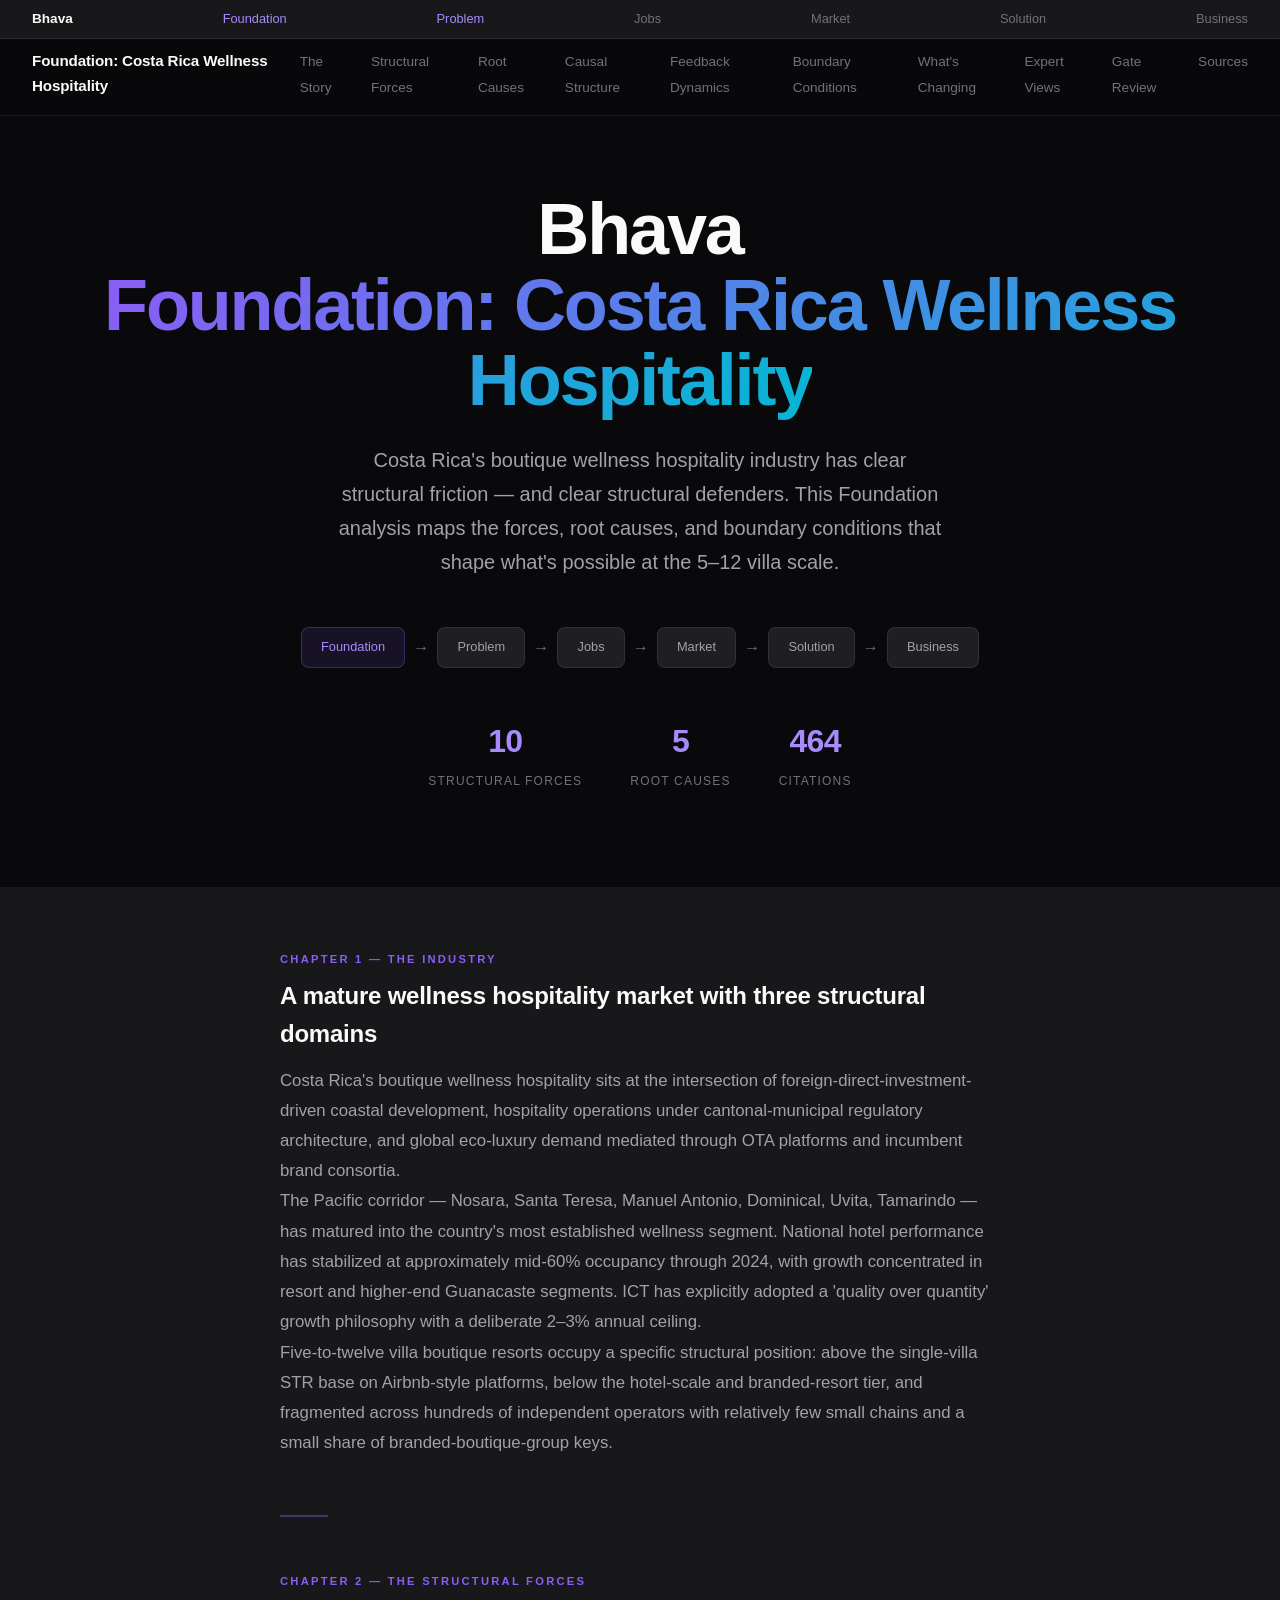
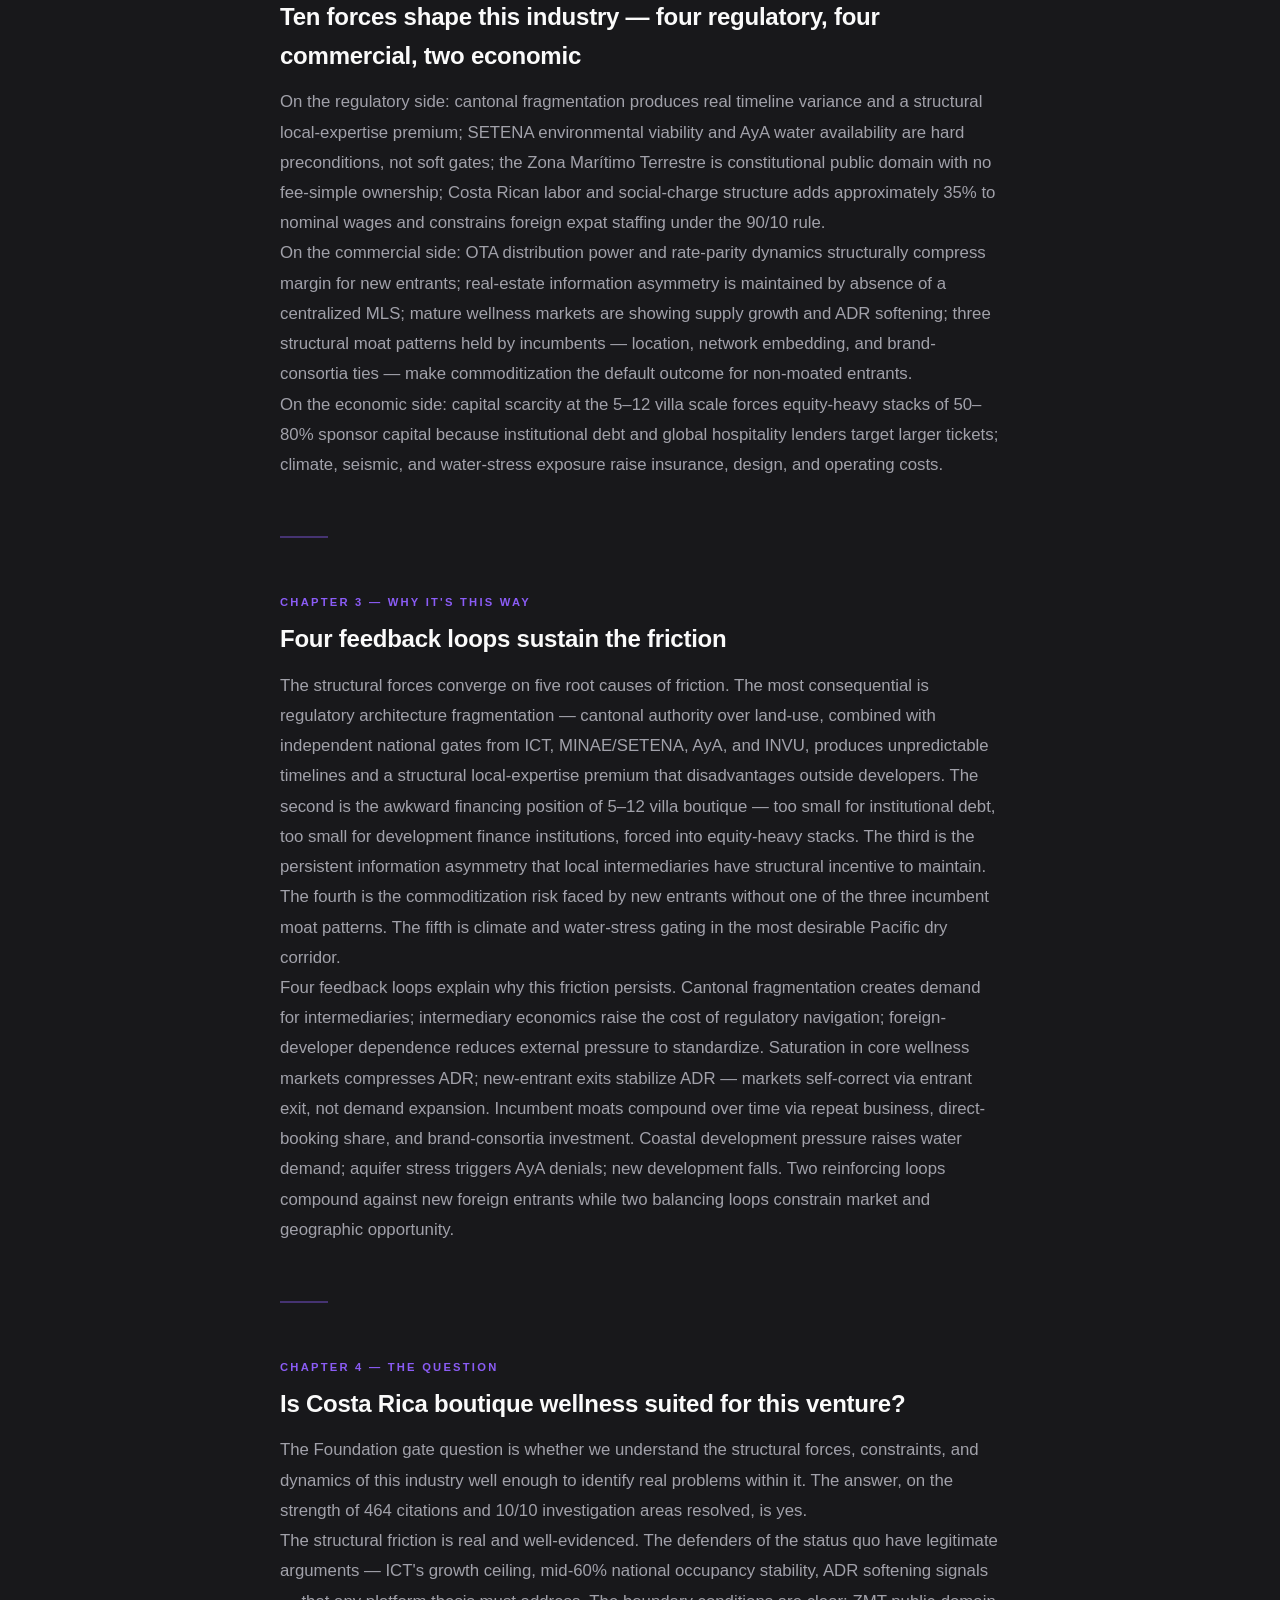
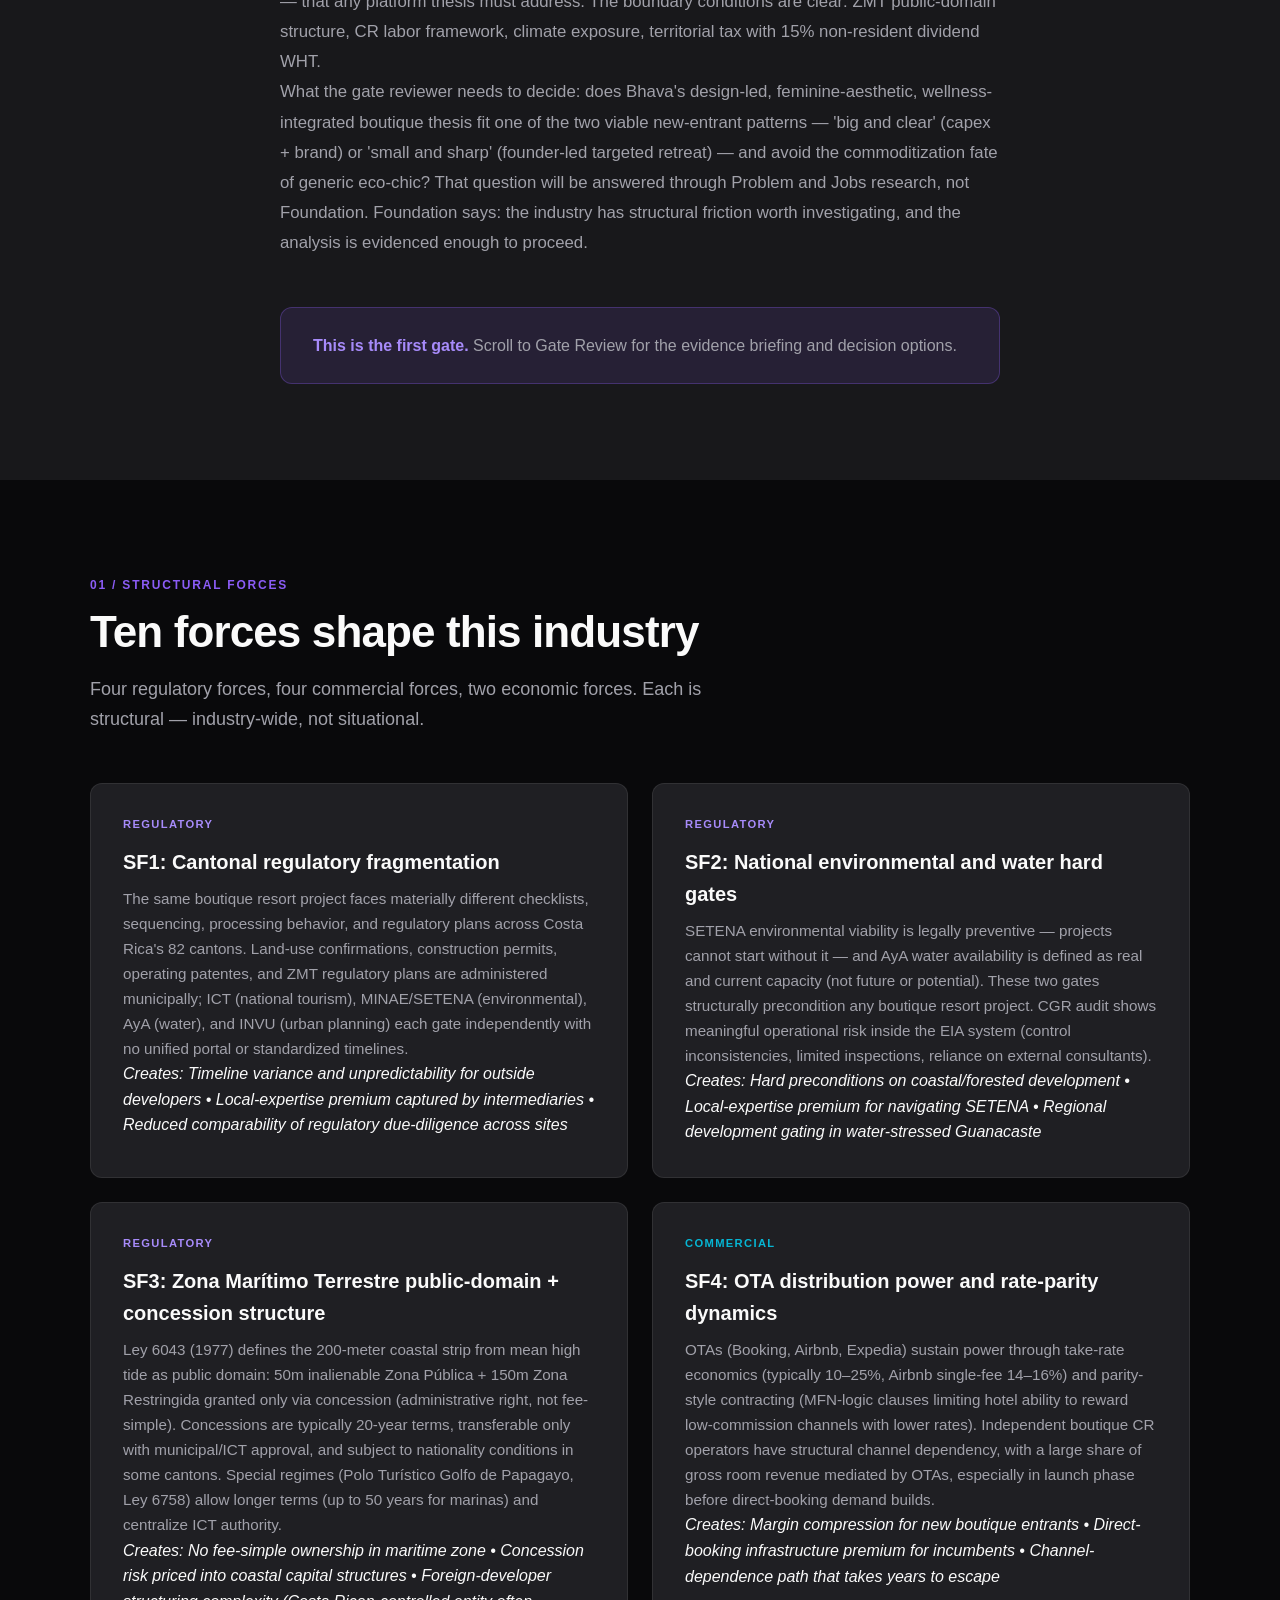
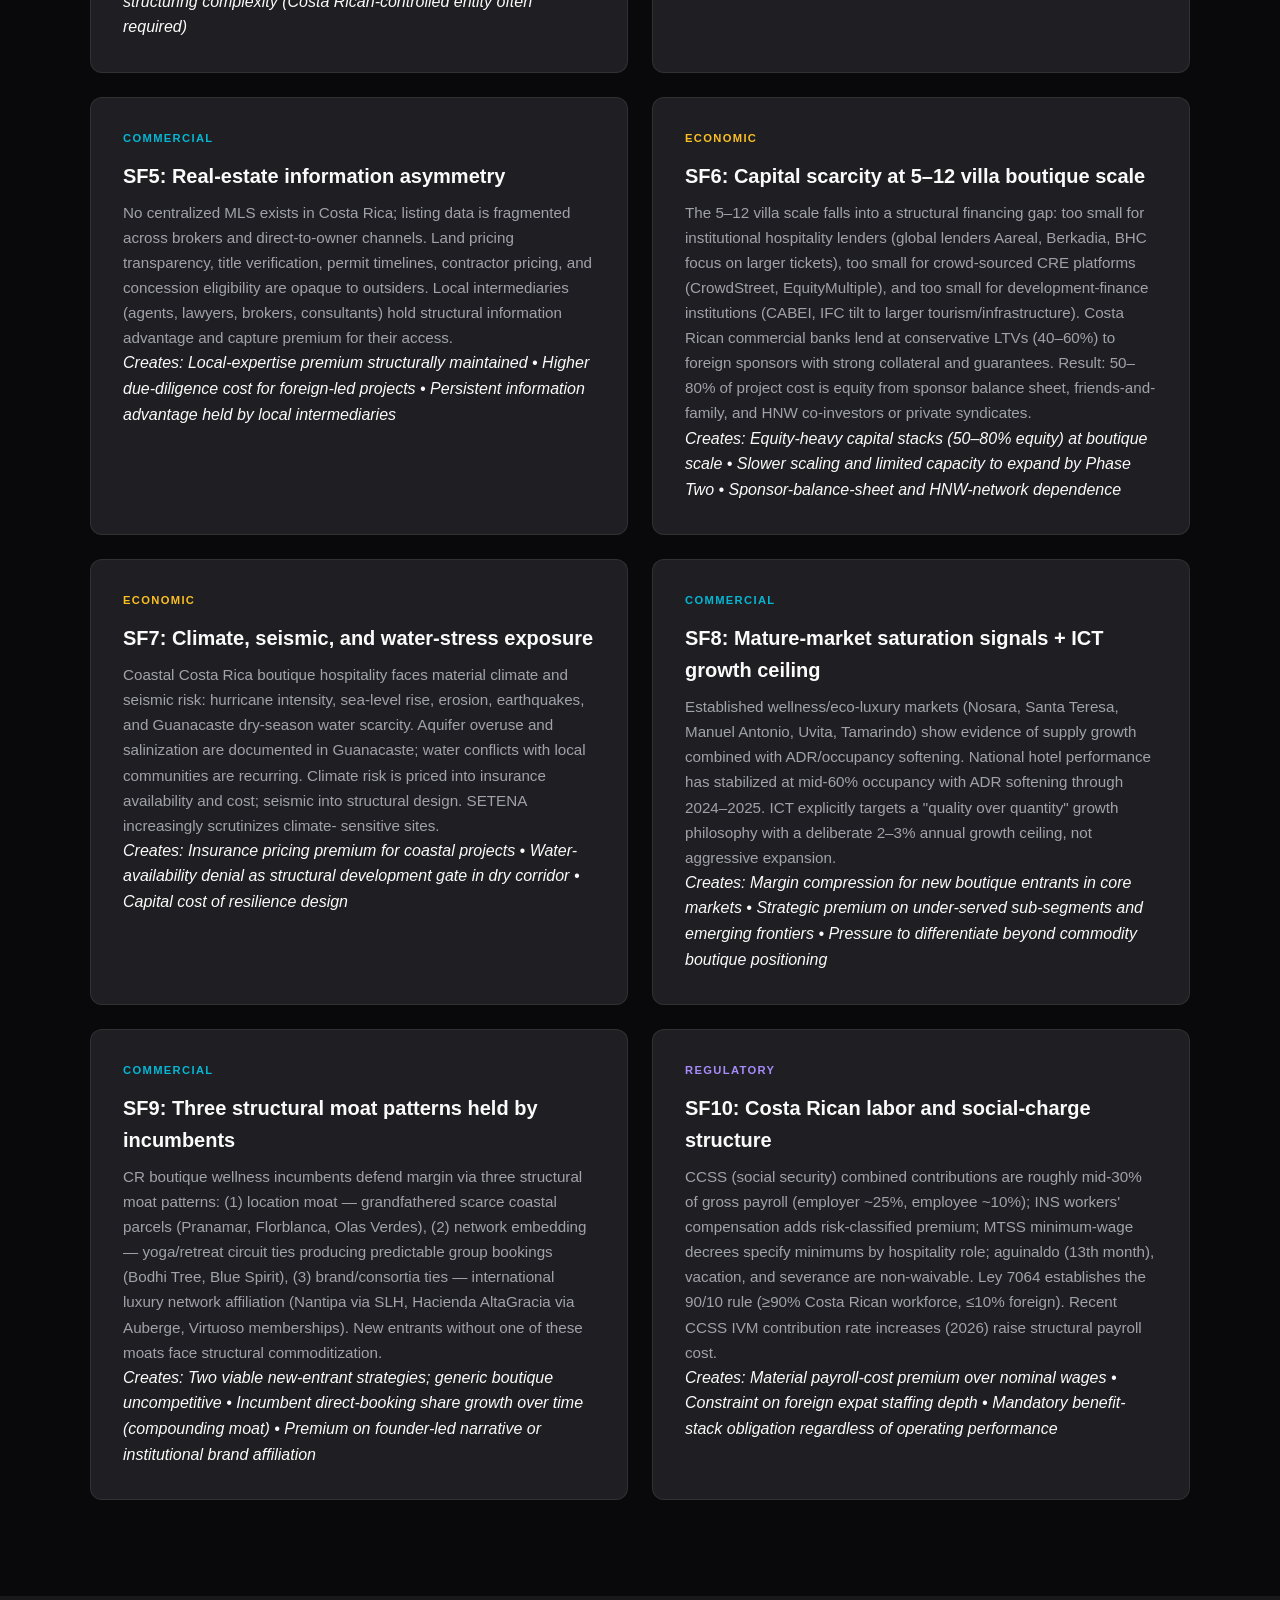
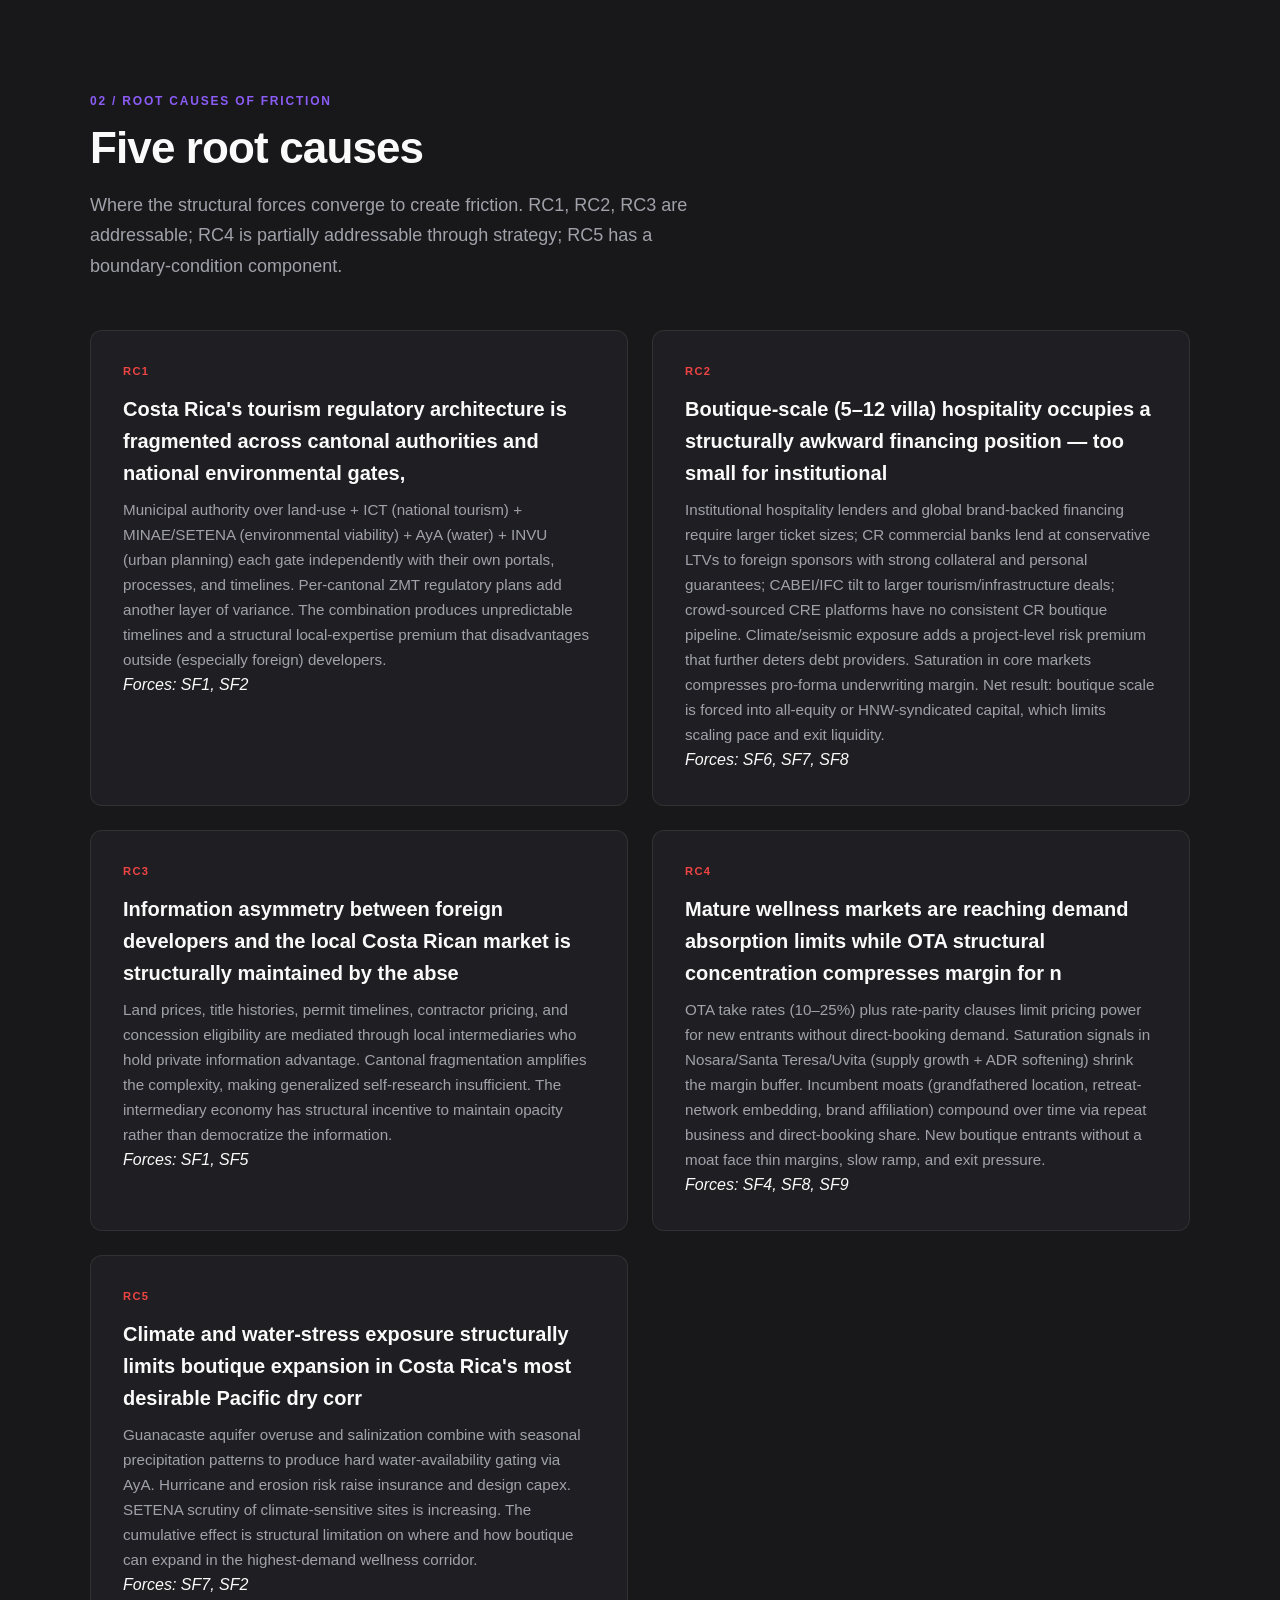
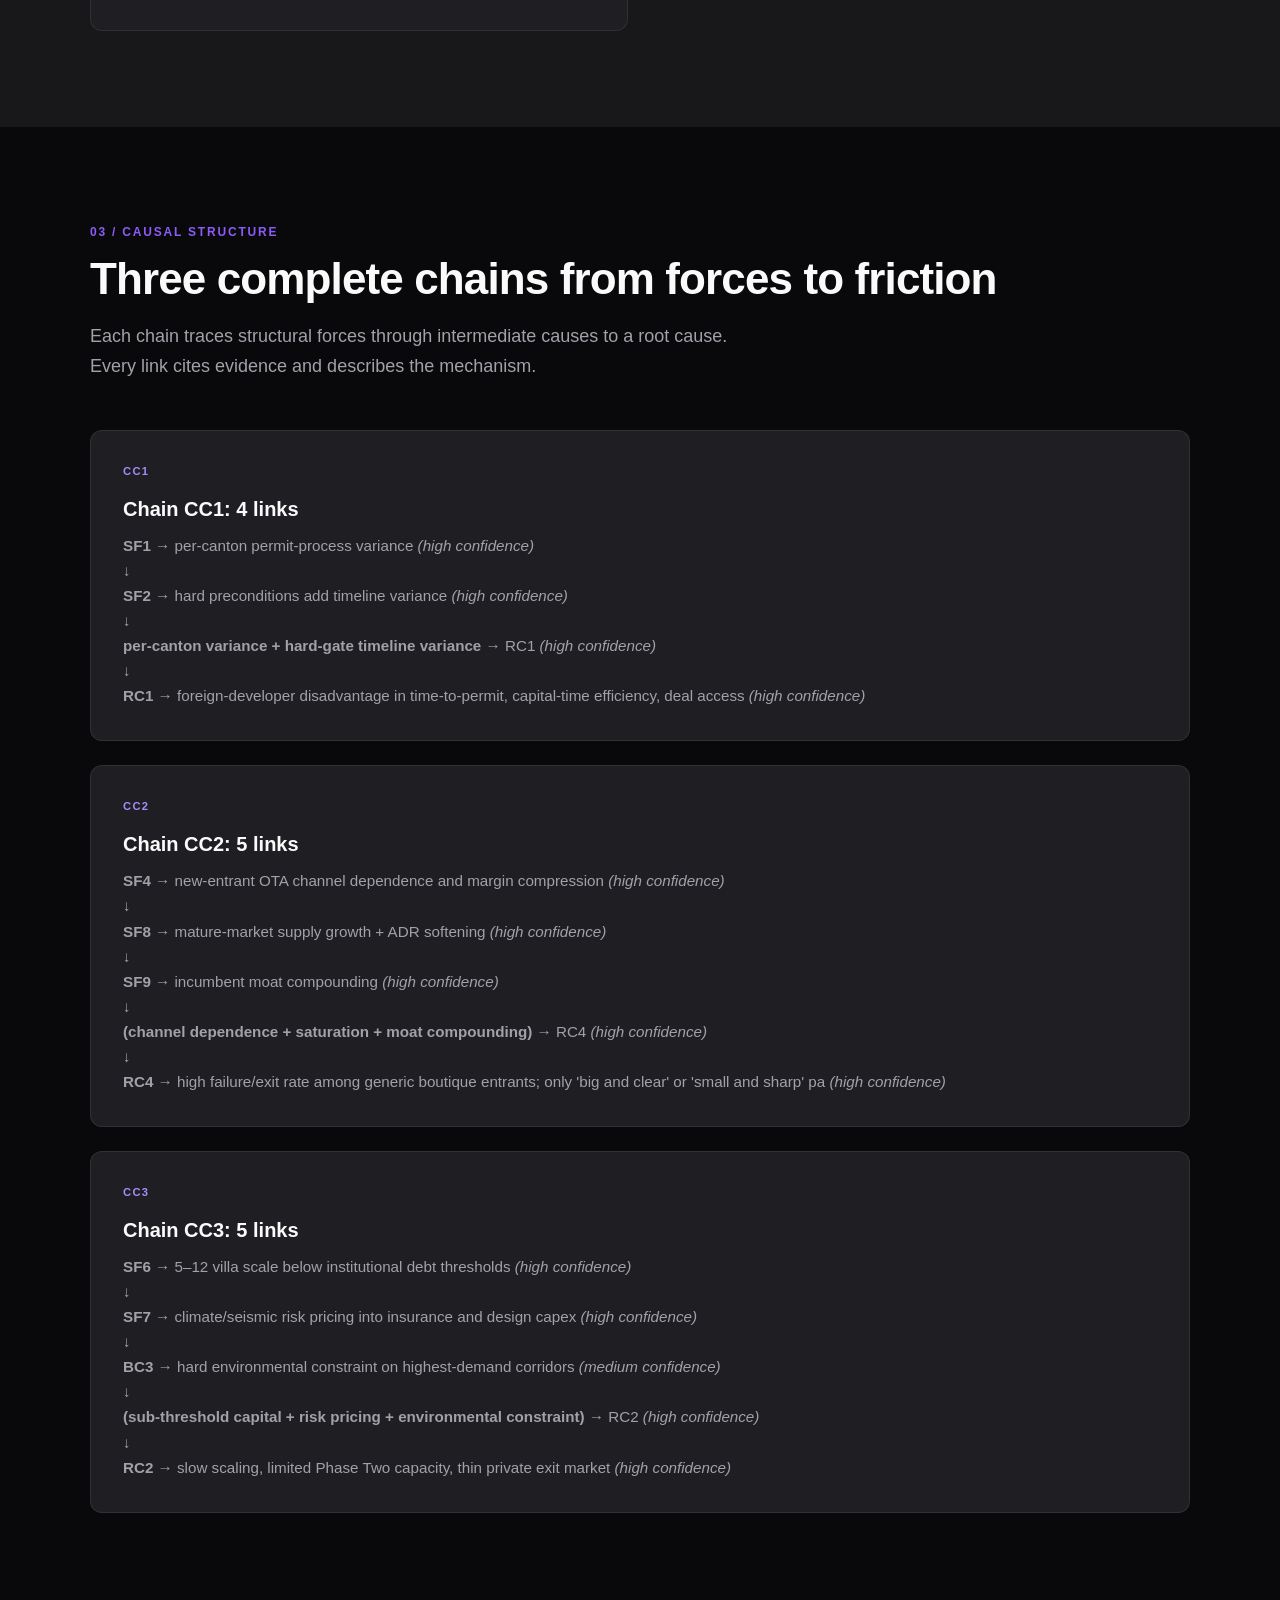
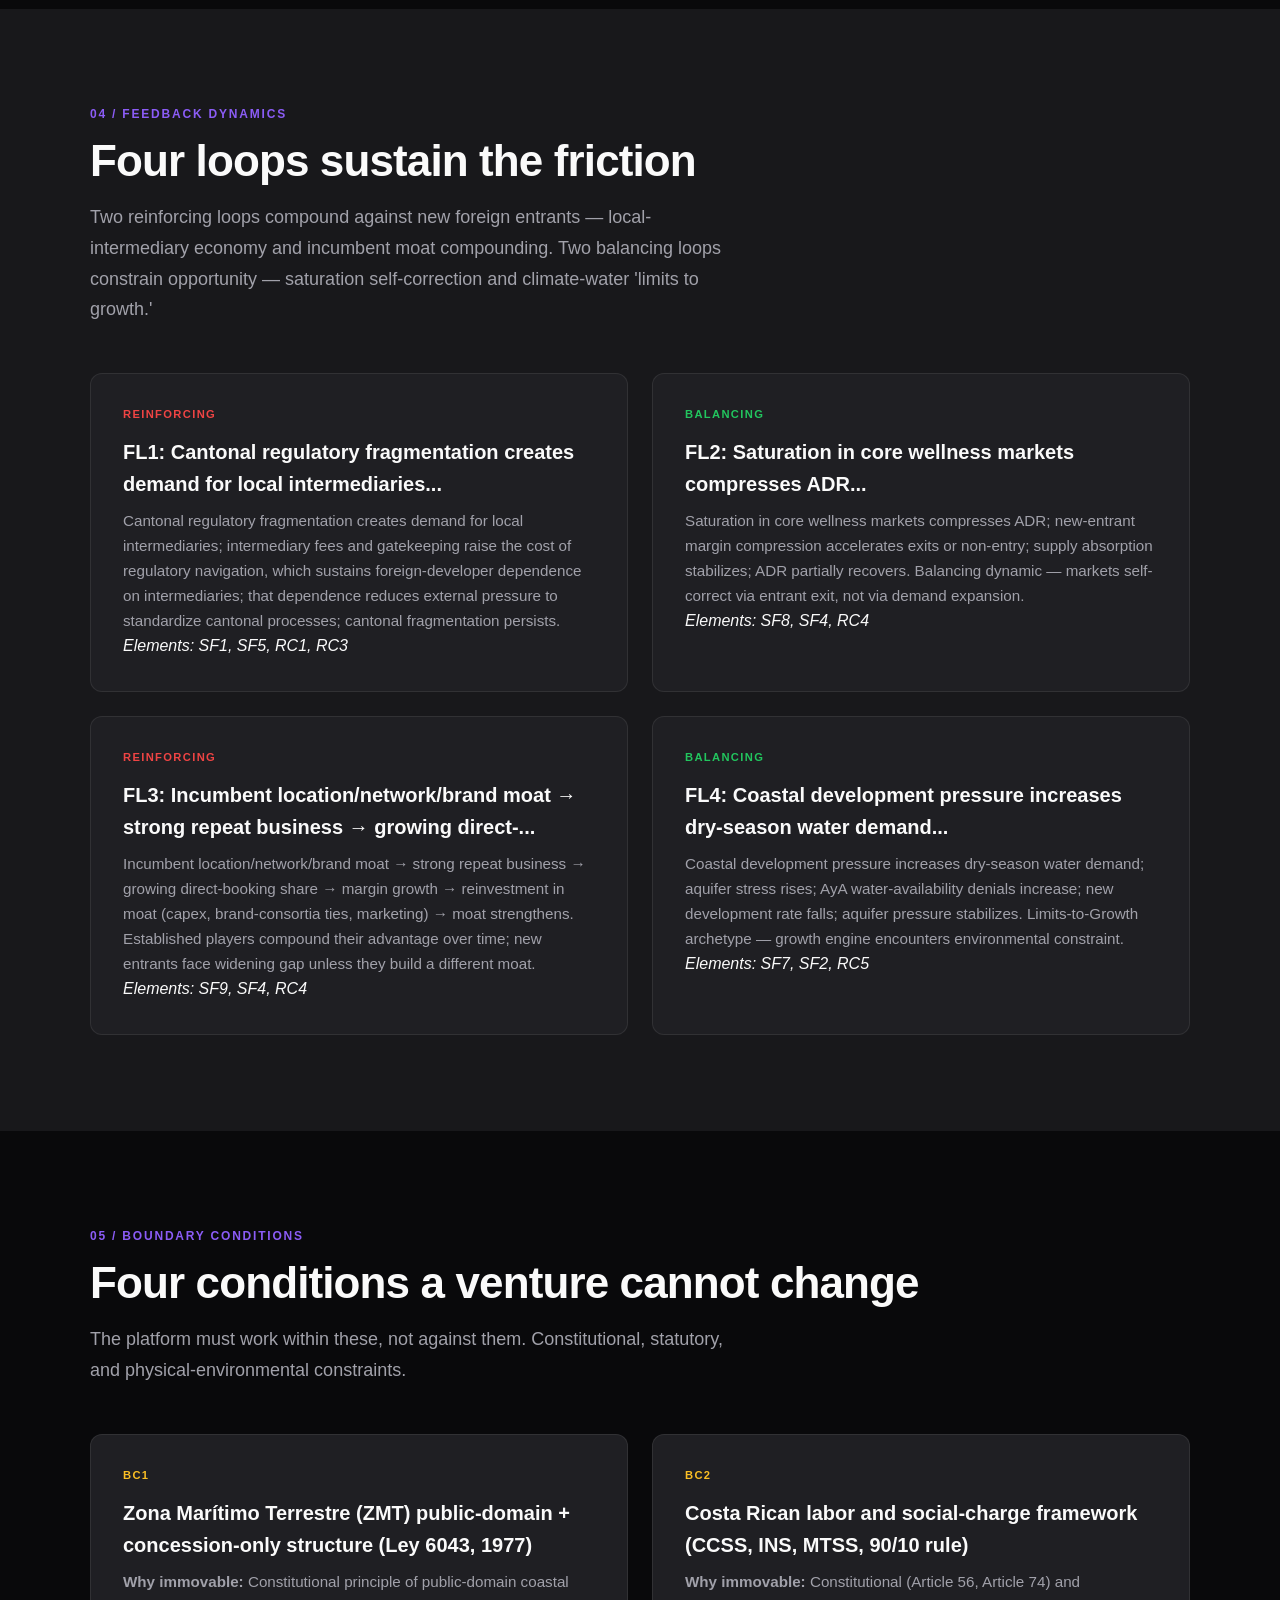
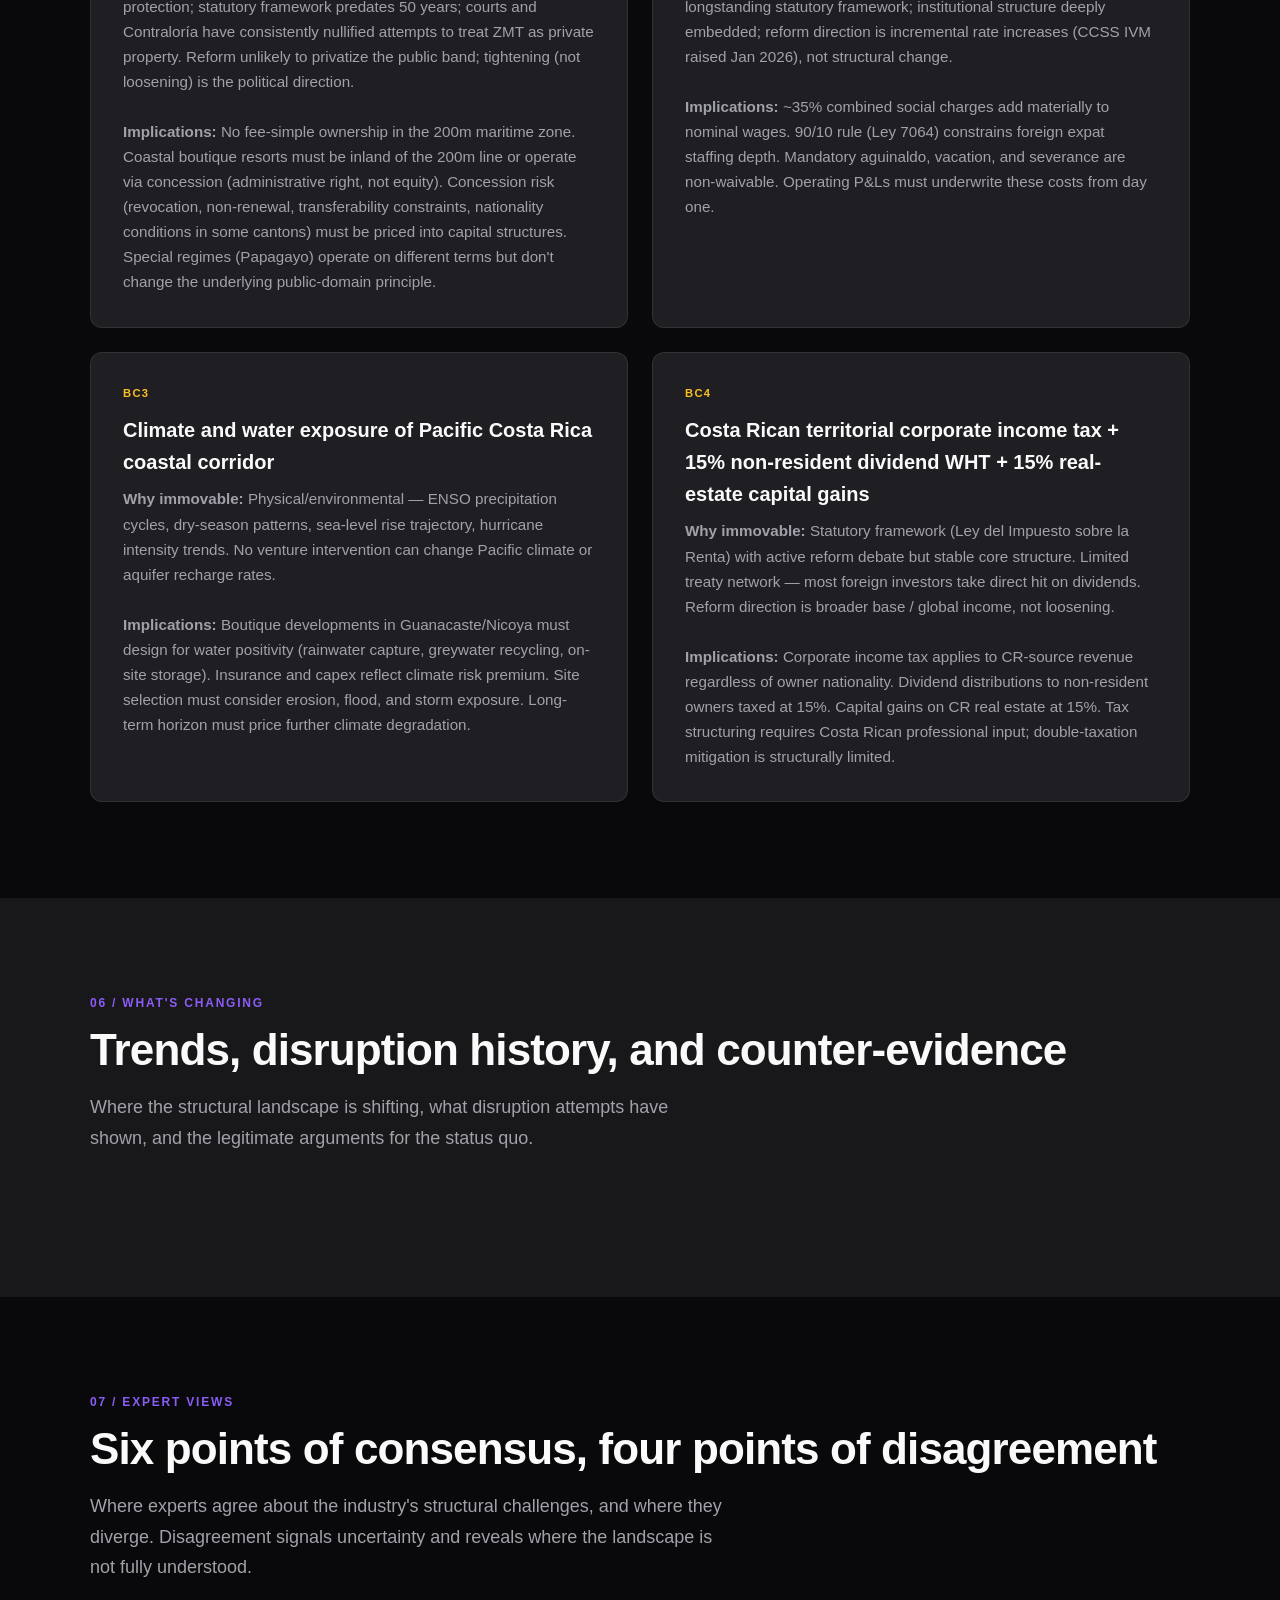
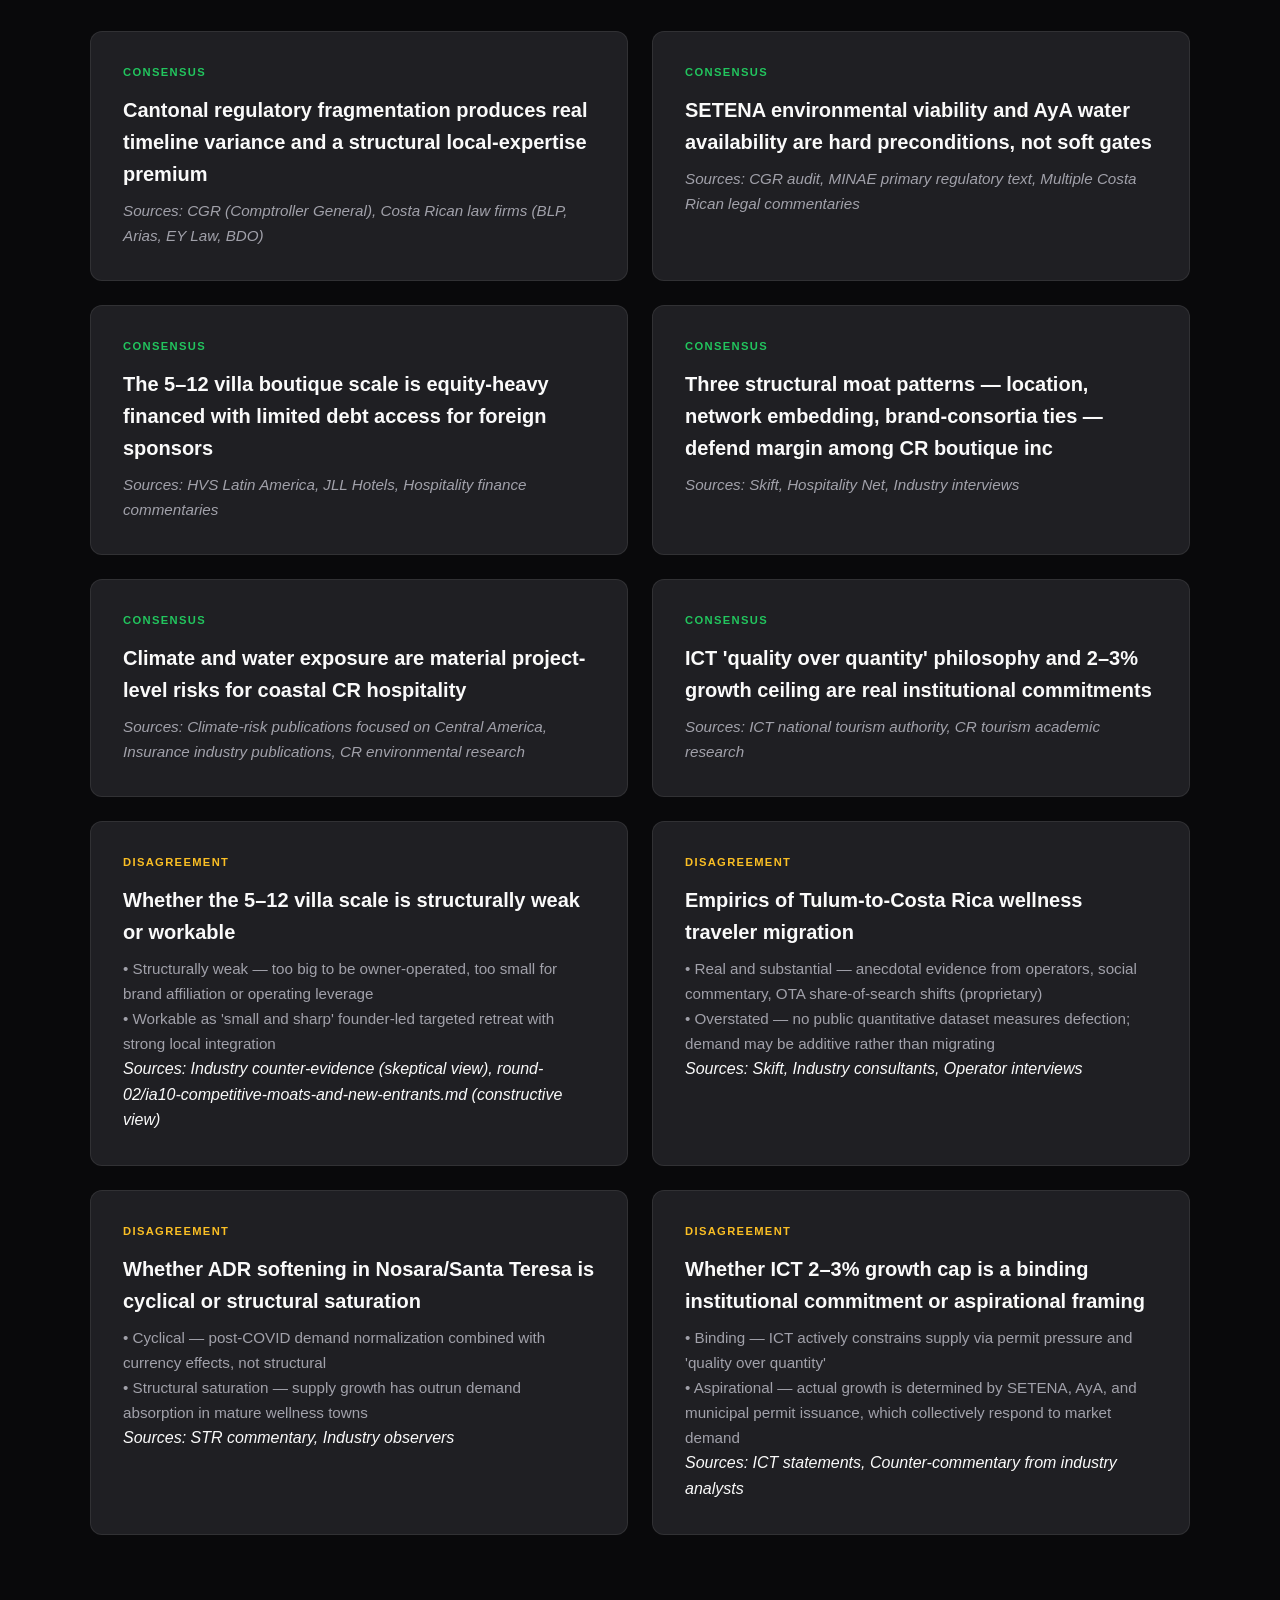
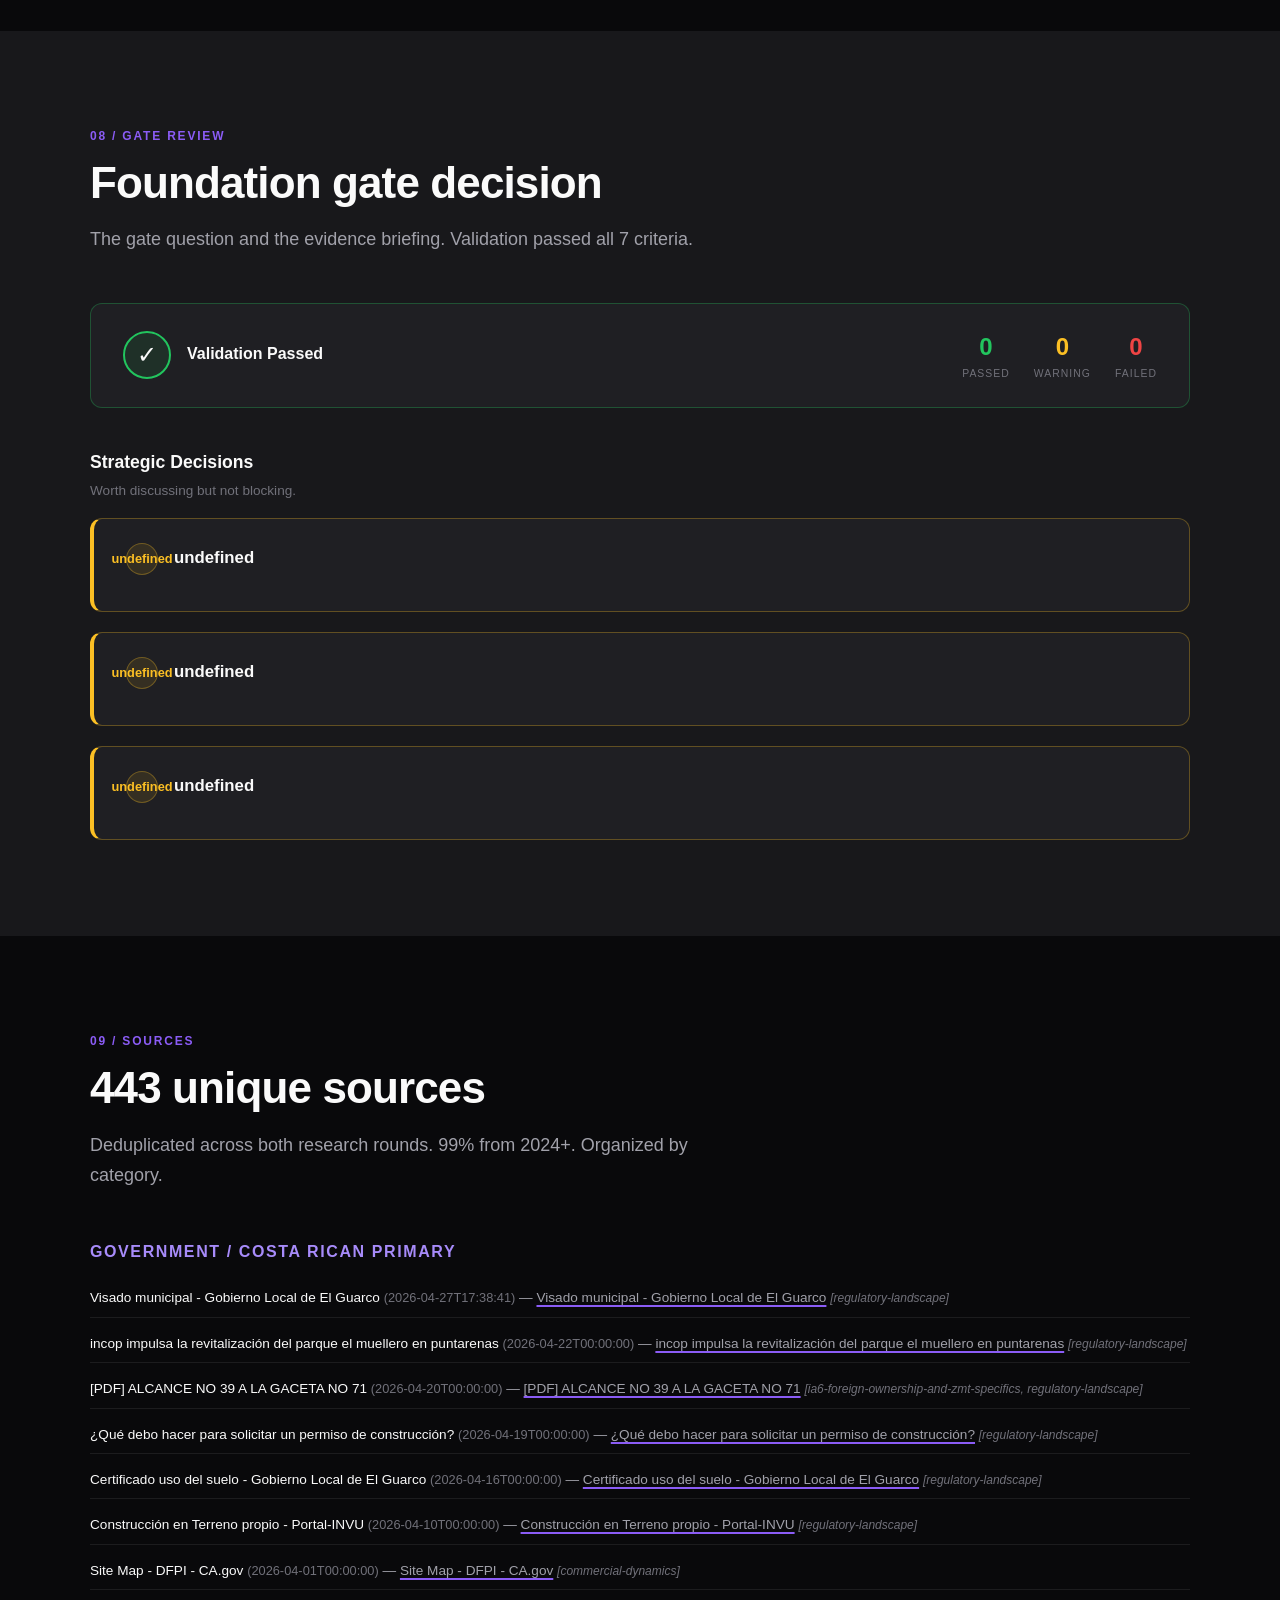
==== commit 0d89503d: "Fix presentation nav and pipeline schema - venture.json now uses correct schema (foundation root car" ====
--- a/docs/foundation.html
+++ b/docs/foundation.html
@@ -39,8 +39,38 @@
     "next": {
       "id": "problem",
       "label": "Problem",
-      "exists": false
-    }
+      "exists": true
+    },
+    "links": [
+      {
+        "label": "Foundation",
+        "href": "foundation.html"
+      },
+      {
+        "label": "Problem",
+        "href": "problem.html"
+      },
+      {
+        "label": "Jobs",
+        "href": "jobs.html",
+        "disabled": true
+      },
+      {
+        "label": "Market",
+        "href": "market.html",
+        "disabled": true
+      },
+      {
+        "label": "Solution",
+        "href": "solution.html",
+        "disabled": true
+      },
+      {
+        "label": "Business",
+        "href": "business.html",
+        "disabled": true
+      }
+    ]
   },
   "nav_links": [
     {
@@ -2590,7 +2620,11 @@
   },
   "evidence_popups": {},
   "footer": {
-    "text": "Bhava — Foundation v1.0.0 — April 2026 — Venture Forge"
+    "project": "Bhava",
+    "version": "1.0",
+    "date": "2026-04-30",
+    "generator": "Venture Forge",
+    "workspace": "Foundation"
   }
 };</script>
   <script src="app.js"></script>
